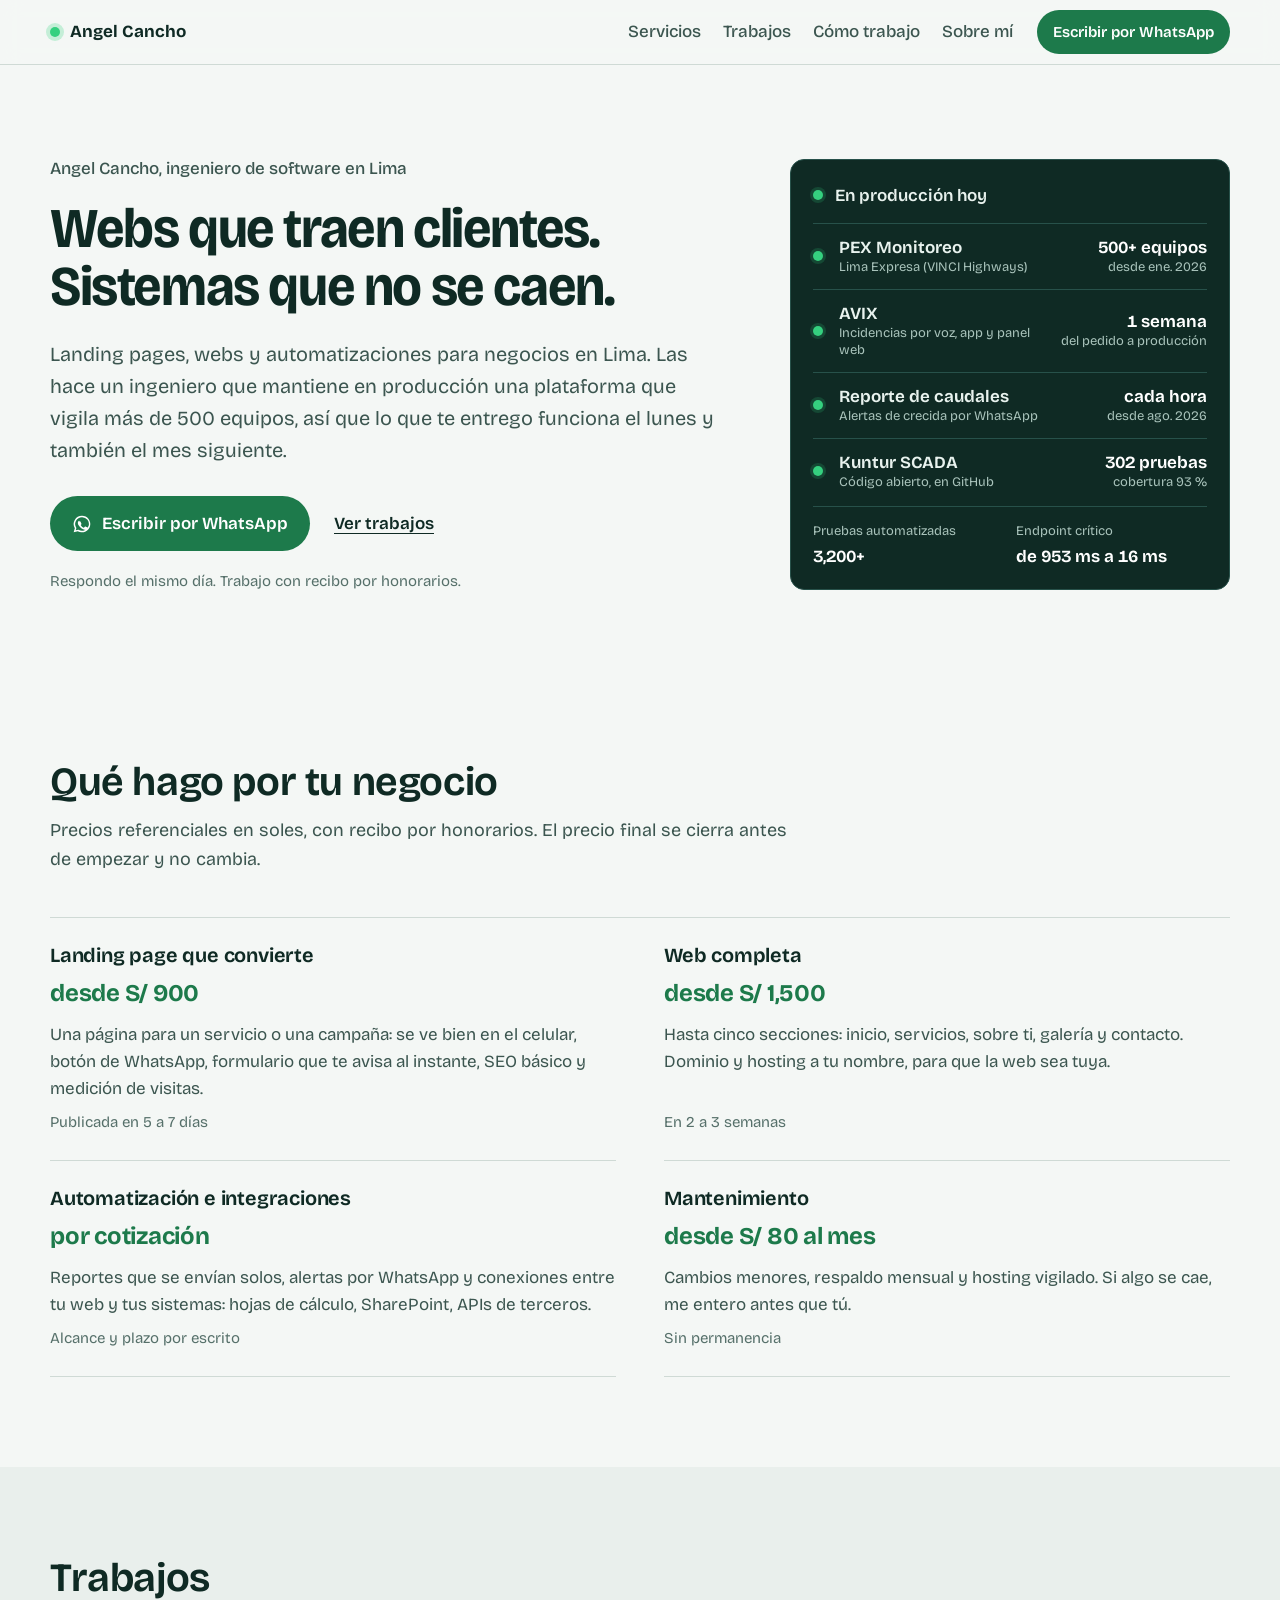
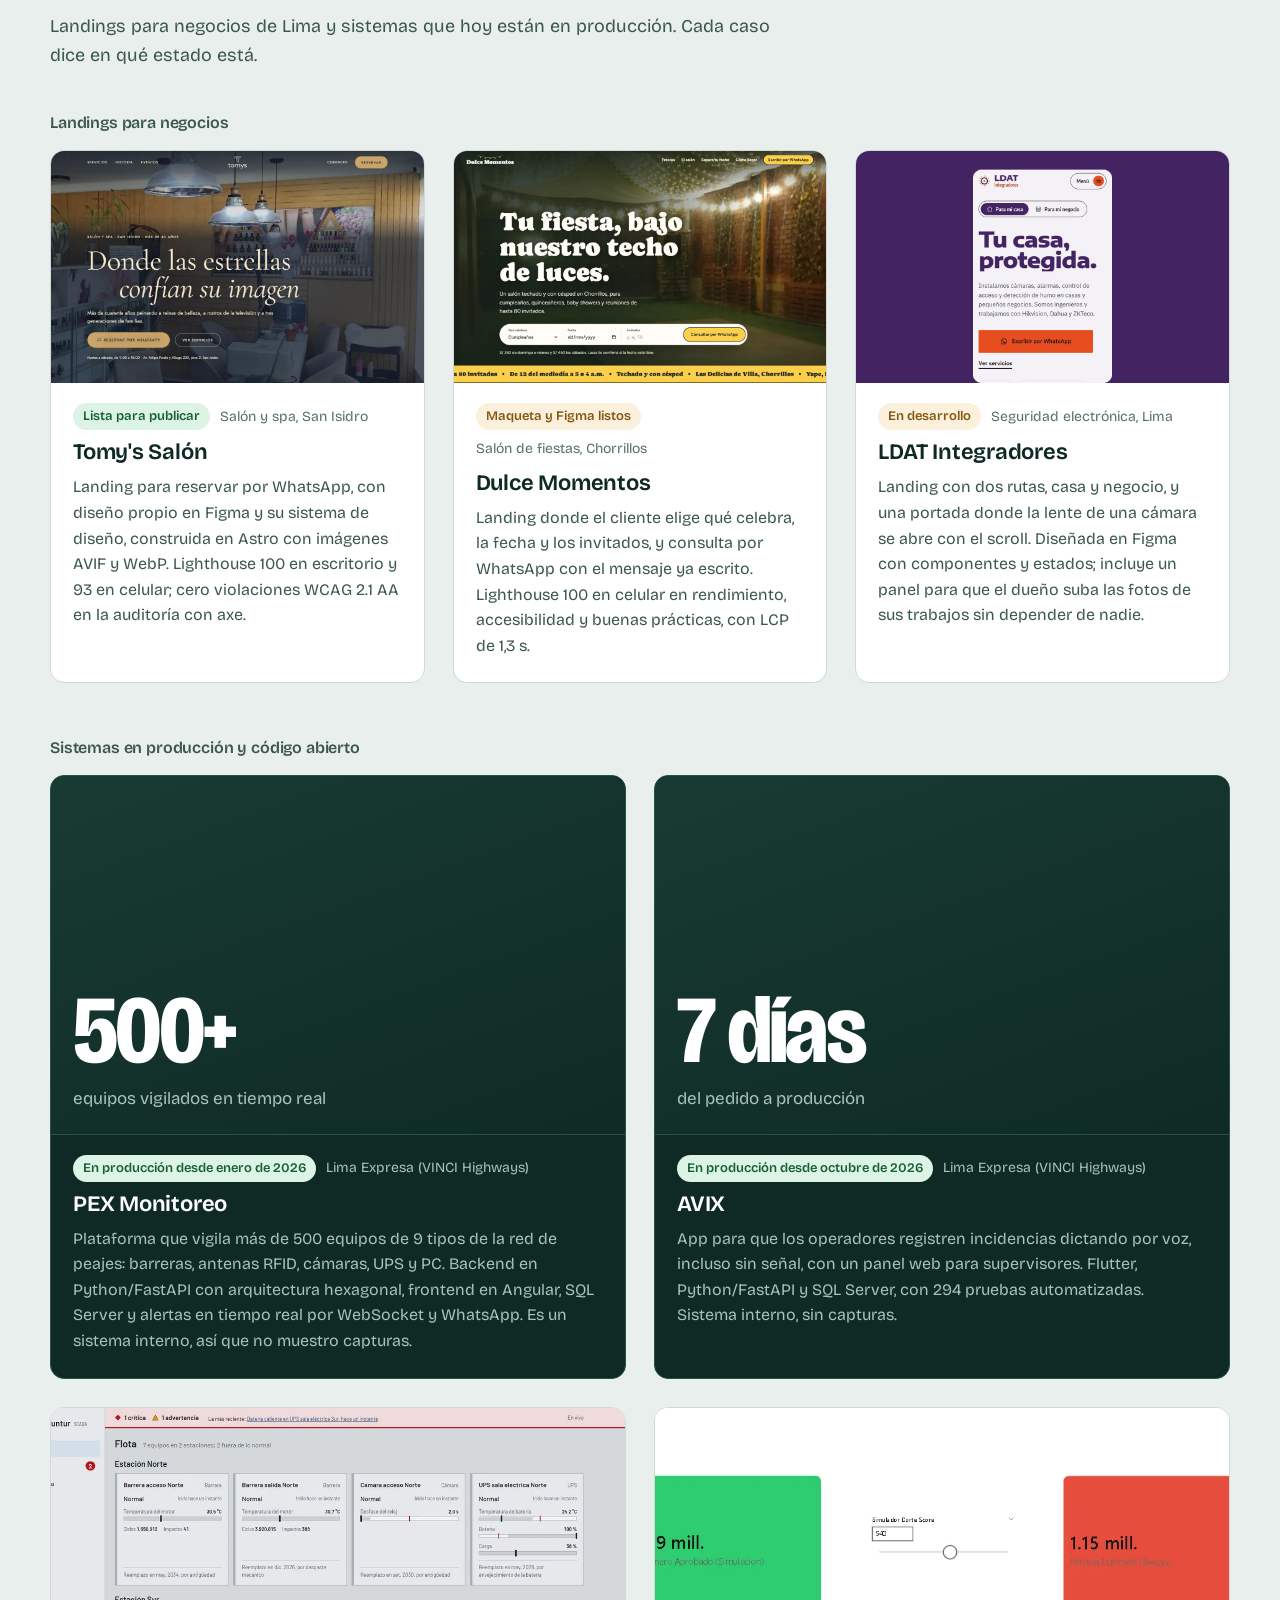
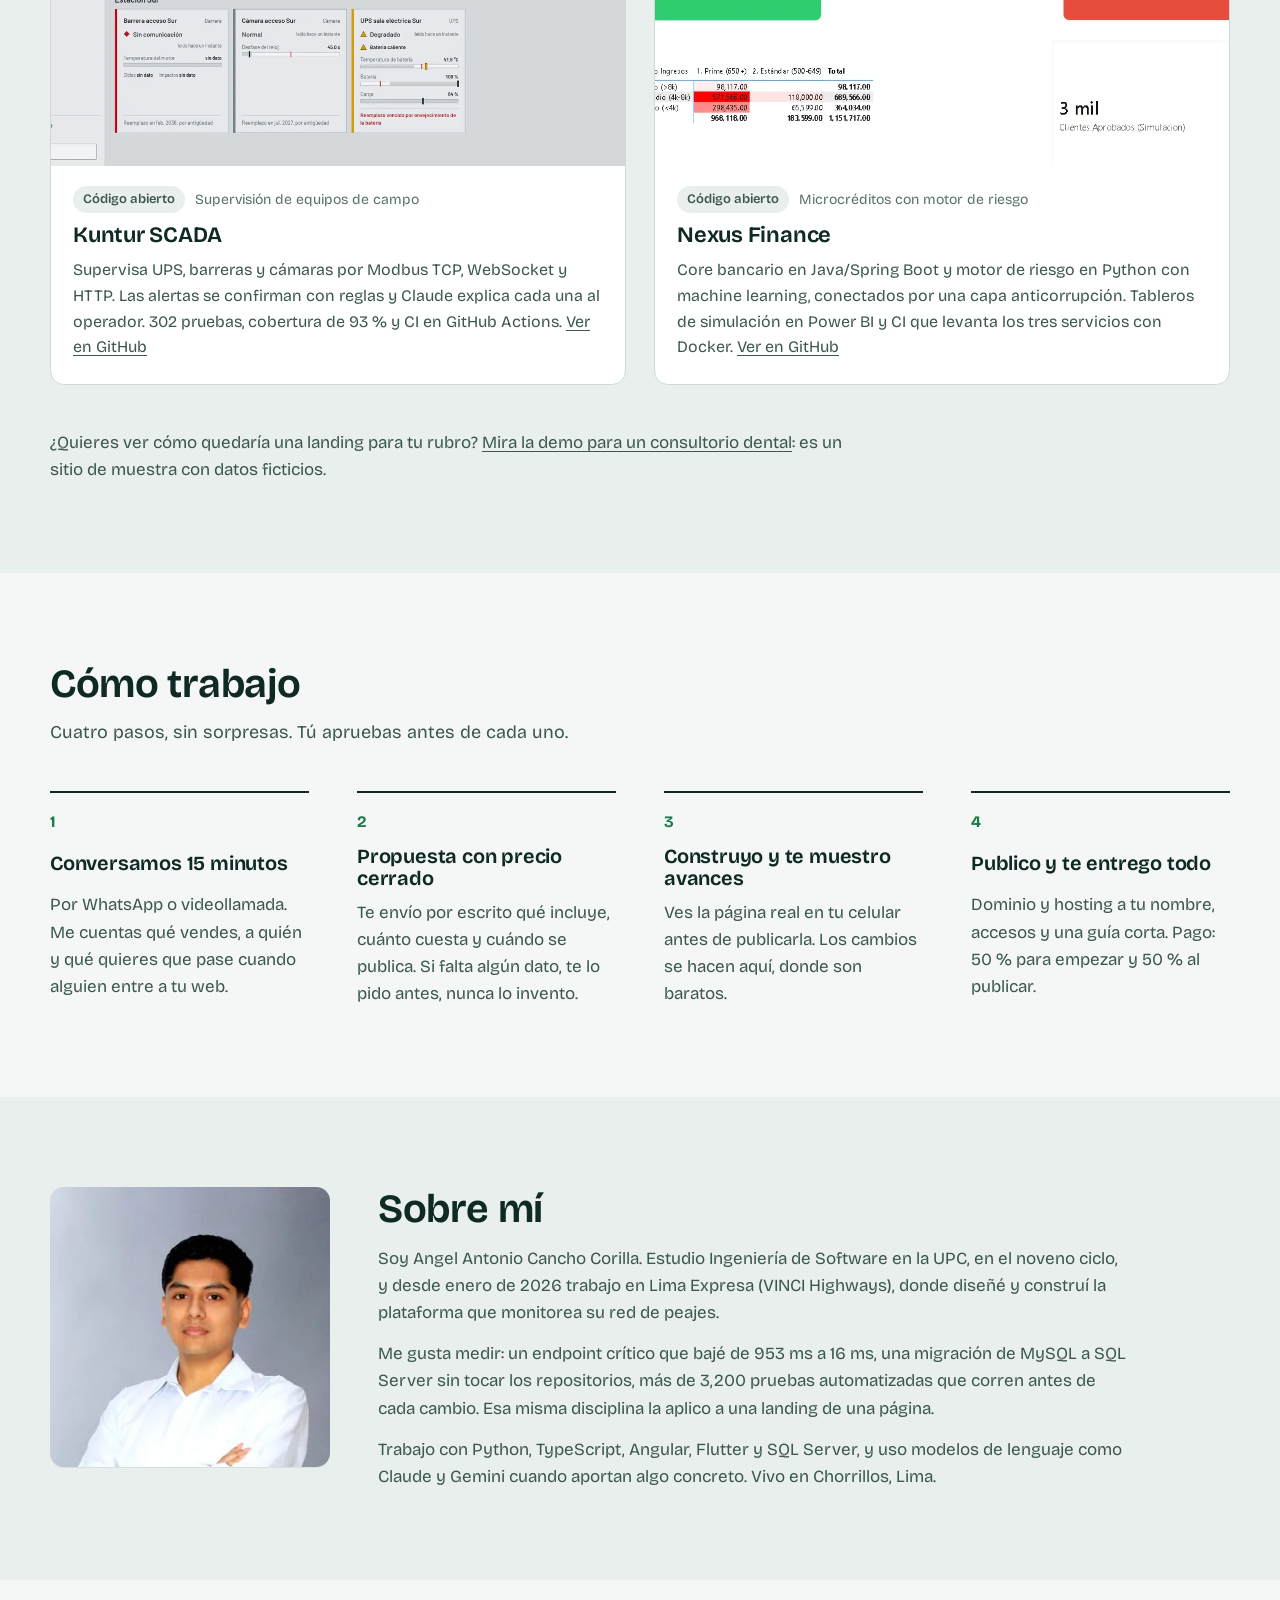
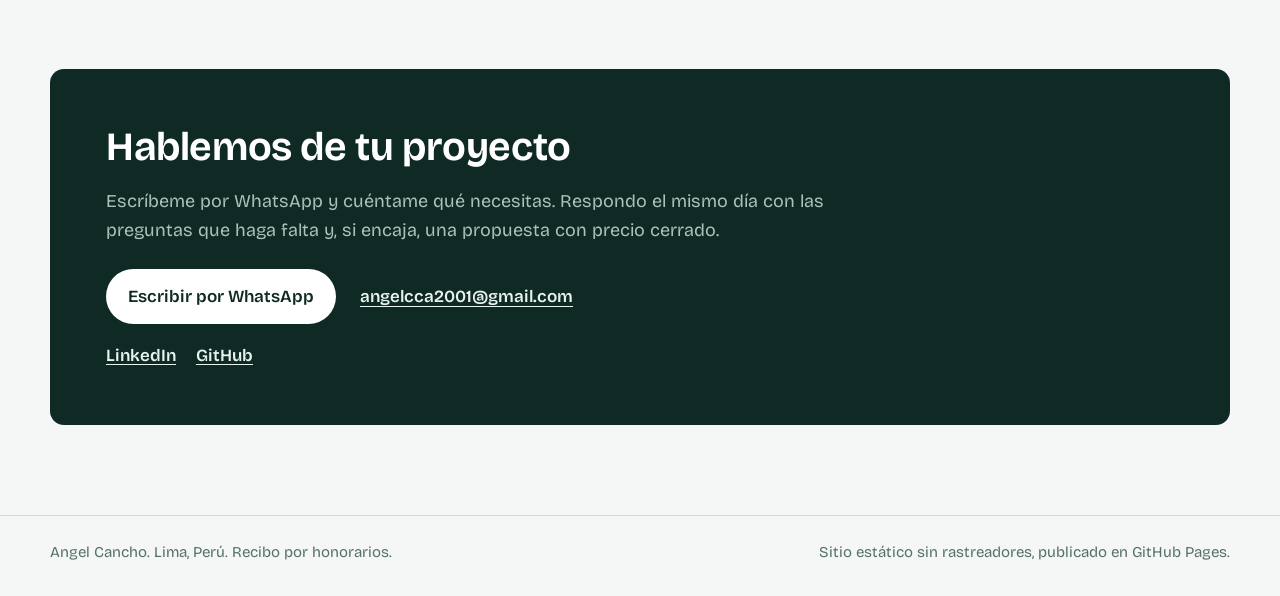
==== index.html @ c3b82b3e "Sitio personal: servicios, trabajos, proceso y demo de landing dental" ====
<!DOCTYPE html>
<html lang="es-PE">
<head>
  <meta charset="utf-8">
  <meta name="viewport" content="width=device-width, initial-scale=1">
  <title>Angel Cancho, ingeniero de software en Lima</title>
  <meta name="description" content="Landing pages, webs y automatizaciones para negocios en Lima, hechas por un ingeniero que mantiene sistemas en producción. Precios cerrados, entrega en días y contacto por WhatsApp.">
  <link rel="canonical" href="https://angerlessdev.github.io/">
  <meta name="theme-color" content="#0f2a24">
  <meta property="og:type" content="website">
  <meta property="og:locale" content="es_PE">
  <meta property="og:title" content="Angel Cancho, ingeniero de software en Lima">
  <meta property="og:description" content="Webs que traen clientes. Sistemas que no se caen. Landing pages, webs y automatizaciones para negocios en Lima.">
  <meta property="og:url" content="https://angerlessdev.github.io/">
  <meta property="og:image" content="https://angerlessdev.github.io/img/og.png">
  <meta property="og:image:width" content="1200">
  <meta property="og:image:height" content="630">
  <meta name="twitter:card" content="summary_large_image">
  <link rel="icon" href="favicon.svg" type="image/svg+xml">
  <link rel="preconnect" href="https://fonts.googleapis.com">
  <link rel="preconnect" href="https://fonts.gstatic.com" crossorigin>
  <link rel="stylesheet" href="https://fonts.googleapis.com/css2?family=Bricolage+Grotesque:opsz,wdth,wght@12..96,75..100,300..800&display=swap">
  <link rel="stylesheet" href="styles.css">
  <script>document.documentElement.classList.add('js');</script>
  <script type="application/ld+json">
  {
    "@context": "https://schema.org",
    "@type": "Person",
    "name": "Angel Antonio Cancho Corilla",
    "alternateName": "Angel Cancho",
    "jobTitle": "Ingeniero de software",
    "url": "https://angerlessdev.github.io/",
    "email": "mailto:angelcca2001@gmail.com",
    "telephone": "+51993339301",
    "address": { "@type": "PostalAddress", "addressLocality": "Lima", "addressCountry": "PE" },
    "sameAs": ["https://www.linkedin.com/in/angel-cancho", "https://github.com/angerlessdev"],
    "knowsAbout": ["Python", "FastAPI", "Angular", "SQL Server", "Flutter", "Landing pages", "Automatización"]
  }
  </script>
</head>
<body>
  <a class="saltar" href="#contenido">Saltar al contenido</a>

  <header class="cabecera">
    <div class="contenedor cabecera__fila">
      <a class="marca" href="#inicio" aria-label="Angel Cancho, inicio">
        <span class="marca__luz" aria-hidden="true"></span>
        Angel Cancho
      </a>
      <nav class="nav" aria-label="Secciones">
        <a href="#servicios">Servicios</a>
        <a href="#trabajos">Trabajos</a>
        <a href="#proceso">Cómo trabajo</a>
        <a href="#sobre-mi">Sobre mí</a>
      </nav>
      <a class="boton boton--chico" href="https://wa.me/51993339301?text=Hola%20Angel%2C%20vi%20tu%20web%20y%20quiero%20conversar%20sobre%20un%20proyecto." target="_blank" rel="noopener">Escribir por WhatsApp</a>
    </div>
  </header>

  <main id="contenido">
    <section class="hero" id="inicio">
      <div class="contenedor hero__rejilla">
        <div class="hero__texto">
          <p class="hero__quien">Angel Cancho, ingeniero de software en Lima</p>
          <h1 class="hero__titulo"><span>Webs que traen clientes.</span> <span>Sistemas que no se caen.</span></h1>
          <p class="hero__bajada">Landing pages, webs y automatizaciones para negocios en Lima. Las hace un ingeniero que mantiene en producción una plataforma que vigila más de 500 equipos, así que lo que te entrego funciona el lunes y también el mes siguiente.</p>
          <div class="hero__acciones">
            <a class="boton" href="https://wa.me/51993339301?text=Hola%20Angel%2C%20vi%20tu%20web%20y%20quiero%20conversar%20sobre%20un%20proyecto." target="_blank" rel="noopener">
              <svg class="icono" viewBox="0 0 24 24" aria-hidden="true"><path d="M12 2a10 10 0 0 0-8.6 15.1L2 22l5-1.3A10 10 0 1 0 12 2Zm0 1.8a8.2 8.2 0 1 1-4.2 15.2l-.3-.2-3 .8.8-2.9-.2-.3A8.2 8.2 0 0 1 12 3.8Zm-3.3 4.4c-.2 0-.5 0-.7.3-.3.3-1 1-1 2.4s1 2.8 1.2 3c.1.2 2 3.2 5 4.3 2.4 1 2.9.8 3.4.7.5 0 1.7-.7 1.9-1.3.2-.7.2-1.2.2-1.3-.1-.1-.3-.2-.6-.3l-2-1c-.3-.1-.5-.2-.7.2l-.9 1.1c-.2.2-.3.2-.6.1a6.7 6.7 0 0 1-3.3-2.9c-.3-.4.2-.4.7-1.3.1-.2 0-.4 0-.5l-.9-2.2c-.2-.6-.5-.5-.7-.5h-.6Z"/></svg>
              Escribir por WhatsApp
            </a>
            <a class="enlace" href="#trabajos">Ver trabajos</a>
          </div>
          <p class="hero__nota">Respondo el mismo día. Trabajo con recibo por honorarios.</p>
        </div>

        <aside class="tablero" aria-label="Sistemas que construí y están en producción">
          <div class="tablero__cab">
            <span class="luz luz--viva" style="--i:0" aria-hidden="true"></span>
            <span>En producción hoy</span>
          </div>
          <ul class="tablero__lista">
            <li class="tablero__fila">
              <span class="luz" style="--i:1" aria-hidden="true"></span>
              <div class="tablero__nombre"><strong>PEX Monitoreo</strong><span>Lima Expresa (VINCI Highways)</span></div>
              <div class="tablero__dato"><strong>500+ equipos</strong><span>desde ene. 2026</span></div>
            </li>
            <li class="tablero__fila">
              <span class="luz" style="--i:2" aria-hidden="true"></span>
              <div class="tablero__nombre"><strong>AVIX</strong><span>Incidencias por voz, app y panel web</span></div>
              <div class="tablero__dato"><strong>1 semana</strong><span>del pedido a producción</span></div>
            </li>
            <li class="tablero__fila">
              <span class="luz" style="--i:3" aria-hidden="true"></span>
              <div class="tablero__nombre"><strong>Reporte de caudales</strong><span>Alertas de crecida por WhatsApp</span></div>
              <div class="tablero__dato"><strong>cada hora</strong><span>desde ago. 2026</span></div>
            </li>
            <li class="tablero__fila">
              <span class="luz" style="--i:4" aria-hidden="true"></span>
              <div class="tablero__nombre"><strong>Kuntur SCADA</strong><span>Código abierto, en GitHub</span></div>
              <div class="tablero__dato"><strong>302 pruebas</strong><span>cobertura 93 %</span></div>
            </li>
          </ul>
          <dl class="tablero__pie">
            <div><dt>Pruebas automatizadas</dt><dd>3,200+</dd></div>
            <div><dt>Endpoint crítico</dt><dd>de 953 ms a 16 ms</dd></div>
          </dl>
        </aside>
      </div>
    </section>

    <section class="seccion" id="servicios">
      <div class="contenedor">
        <div class="seccion__cab">
          <h2>Qué hago por tu negocio</h2>
          <p>Precios referenciales en soles, con recibo por honorarios. El precio final se cierra antes de empezar y no cambia.</p>
        </div>
        <div class="servicios">
          <article class="servicio">
            <h3>Landing page que convierte</h3>
            <p class="servicio__precio">desde S/ 900</p>
            <p>Una página para un servicio o una campaña: se ve bien en el celular, botón de WhatsApp, formulario que te avisa al instante, SEO básico y medición de visitas.</p>
            <p class="servicio__plazo">Publicada en 5 a 7 días</p>
          </article>
          <article class="servicio">
            <h3>Web completa</h3>
            <p class="servicio__precio">desde S/ 1,500</p>
            <p>Hasta cinco secciones: inicio, servicios, sobre ti, galería y contacto. Dominio y hosting a tu nombre, para que la web sea tuya.</p>
            <p class="servicio__plazo">En 2 a 3 semanas</p>
          </article>
          <article class="servicio">
            <h3>Automatización e integraciones</h3>
            <p class="servicio__precio">por cotización</p>
            <p>Reportes que se envían solos, alertas por WhatsApp y conexiones entre tu web y tus sistemas: hojas de cálculo, SharePoint, APIs de terceros.</p>
            <p class="servicio__plazo">Alcance y plazo por escrito</p>
          </article>
          <article class="servicio">
            <h3>Mantenimiento</h3>
            <p class="servicio__precio">desde S/ 80 al mes</p>
            <p>Cambios menores, respaldo mensual y hosting vigilado. Si algo se cae, me entero antes que tú.</p>
            <p class="servicio__plazo">Sin permanencia</p>
          </article>
        </div>
      </div>
    </section>

    <section class="seccion seccion--alterna" id="trabajos">
      <div class="contenedor">
        <div class="seccion__cab">
          <h2>Trabajos</h2>
          <p>Landings para negocios de Lima y sistemas que hoy están en producción. Cada caso dice en qué estado está.</p>
        </div>

        <h3 class="subtitulo">Landings para negocios</h3>
        <div class="casos">
          <article class="caso">
            <a class="caso__imagen" href="img/caso-tomys.webp" target="_blank" rel="noopener" aria-label="Ver captura grande de la landing de Tomy's Salón">
              <img src="img/caso-tomys.webp" width="1200" height="750" alt="Portada de la landing de Tomy's Salón: foto del salón con el titular «Donde las estrellas confían su imagen» y el botón «Reservar por WhatsApp»." loading="lazy">
            </a>
            <div class="caso__texto">
              <p class="caso__etiqueta"><span class="pastilla pastilla--verde">Lista para publicar</span> Salón y spa, San Isidro</p>
              <h4>Tomy's Salón</h4>
              <p>Landing para reservar por WhatsApp, con diseño propio en Figma y su sistema de diseño, construida en Astro con imágenes AVIF y WebP. Lighthouse 100 en escritorio y 93 en celular; cero violaciones WCAG 2.1 AA en la auditoría con axe.</p>
            </div>
          </article>
          <article class="caso">
            <a class="caso__imagen" href="img/caso-dulce-momentos.webp" target="_blank" rel="noopener" aria-label="Ver captura grande de la landing de Dulce Momentos">
              <img src="img/caso-dulce-momentos.webp" width="1200" height="750" alt="Portada de la landing de Dulce Momentos: el salón de fiestas con techo de luces, el titular «Tu fiesta, bajo nuestro techo de luces» y un formulario para consultar la fecha por WhatsApp." loading="lazy">
            </a>
            <div class="caso__texto">
              <p class="caso__etiqueta"><span class="pastilla pastilla--ambar">Maqueta y Figma listos</span> Salón de fiestas, Chorrillos</p>
              <h4>Dulce Momentos</h4>
              <p>Landing donde el cliente elige qué celebra, la fecha y los invitados, y consulta por WhatsApp con el mensaje ya escrito. Lighthouse 100 en celular en rendimiento, accesibilidad y buenas prácticas, con LCP de 1,3 s.</p>
            </div>
          </article>
          <article class="caso">
            <a class="caso__imagen" href="img/caso-ldat.webp" target="_blank" rel="noopener" aria-label="Ver captura grande de la landing de LDAT Integradores">
              <img src="img/caso-ldat.webp" width="1200" height="750" alt="Versión para celular de la landing de LDAT Integradores: el titular «Tu casa, protegida», un selector para casa o negocio y el botón «Escribir por WhatsApp»." loading="lazy">
            </a>
            <div class="caso__texto">
              <p class="caso__etiqueta"><span class="pastilla pastilla--ambar">En desarrollo</span> Seguridad electrónica, Lima</p>
              <h4>LDAT Integradores</h4>
              <p>Landing con dos rutas, casa y negocio, y una portada donde la lente de una cámara se abre con el scroll. Diseñada en Figma con componentes y estados; incluye un panel para que el dueño suba las fotos de sus trabajos sin depender de nadie.</p>
            </div>
          </article>
        </div>

        <h3 class="subtitulo">Sistemas en producción y código abierto</h3>
        <div class="casos casos--sistemas">
          <article class="caso caso--oscuro">
            <div class="caso__grafico" aria-hidden="true">
              <span class="caso__cifra">500+</span>
              <span class="caso__cifra-texto">equipos vigilados en tiempo real</span>
            </div>
            <div class="caso__texto">
              <p class="caso__etiqueta"><span class="pastilla pastilla--verde">En producción desde enero de 2026</span> Lima Expresa (VINCI Highways)</p>
              <h4>PEX Monitoreo</h4>
              <p>Plataforma que vigila más de 500 equipos de 9 tipos de la red de peajes: barreras, antenas RFID, cámaras, UPS y PC. Backend en Python/FastAPI con arquitectura hexagonal, frontend en Angular, SQL Server y alertas en tiempo real por WebSocket y WhatsApp. Es un sistema interno, así que no muestro capturas.</p>
            </div>
          </article>
          <article class="caso caso--oscuro">
            <div class="caso__grafico" aria-hidden="true">
              <span class="caso__cifra">7 días</span>
              <span class="caso__cifra-texto">del pedido a producción</span>
            </div>
            <div class="caso__texto">
              <p class="caso__etiqueta"><span class="pastilla pastilla--verde">En producción desde octubre de 2026</span> Lima Expresa (VINCI Highways)</p>
              <h4>AVIX</h4>
              <p>App para que los operadores registren incidencias dictando por voz, incluso sin señal, con un panel web para supervisores. Flutter, Python/FastAPI y SQL Server, con 294 pruebas automatizadas. Sistema interno, sin capturas.</p>
            </div>
          </article>
          <article class="caso">
            <a class="caso__imagen" href="https://github.com/angerlessdev/kuntur-scada" target="_blank" rel="noopener" aria-label="Abrir el repositorio de Kuntur SCADA en GitHub">
              <img src="img/caso-kuntur.webp" width="1200" height="675" alt="Pantalla de flota de Kuntur SCADA: tarjetas de barreras, cámaras y UPS con su estado, temperatura y fecha estimada de reemplazo." loading="lazy">
            </a>
            <div class="caso__texto">
              <p class="caso__etiqueta"><span class="pastilla">Código abierto</span> Supervisión de equipos de campo</p>
              <h4>Kuntur SCADA</h4>
              <p>Supervisa UPS, barreras y cámaras por Modbus TCP, WebSocket y HTTP. Las alertas se confirman con reglas y Claude explica cada una al operador. 302 pruebas, cobertura de 93 % y CI en GitHub Actions. <a href="https://github.com/angerlessdev/kuntur-scada" target="_blank" rel="noopener">Ver en GitHub</a></p>
            </div>
          </article>
          <article class="caso">
            <a class="caso__imagen" href="https://github.com/angerlessdev/nexus-finance-platform" target="_blank" rel="noopener" aria-label="Abrir el repositorio de Nexus Finance en GitHub">
              <img src="img/caso-nexus.webp" width="1040" height="585" alt="Tablero de Power BI de Nexus Finance con un simulador de corte de score: dinero aprobado, pérdida estimada y clientes aprobados." loading="lazy">
            </a>
            <div class="caso__texto">
              <p class="caso__etiqueta"><span class="pastilla">Código abierto</span> Microcréditos con motor de riesgo</p>
              <h4>Nexus Finance</h4>
              <p>Core bancario en Java/Spring Boot y motor de riesgo en Python con machine learning, conectados por una capa anticorrupción. Tableros de simulación en Power BI y CI que levanta los tres servicios con Docker. <a href="https://github.com/angerlessdev/nexus-finance-platform" target="_blank" rel="noopener">Ver en GitHub</a></p>
            </div>
          </article>
        </div>

        <p class="demo-aviso">¿Quieres ver cómo quedaría una landing para tu rubro? <a href="demo-dental/">Mira la demo para un consultorio dental</a>: es un sitio de muestra con datos ficticios.</p>
      </div>
    </section>

    <section class="seccion" id="proceso">
      <div class="contenedor">
        <div class="seccion__cab">
          <h2>Cómo trabajo</h2>
          <p>Cuatro pasos, sin sorpresas. Tú apruebas antes de cada uno.</p>
        </div>
        <ol class="pasos">
          <li>
            <h3>Conversamos 15 minutos</h3>
            <p>Por WhatsApp o videollamada. Me cuentas qué vendes, a quién y qué quieres que pase cuando alguien entre a tu web.</p>
          </li>
          <li>
            <h3>Propuesta con precio cerrado</h3>
            <p>Te envío por escrito qué incluye, cuánto cuesta y cuándo se publica. Si falta algún dato, te lo pido antes, nunca lo invento.</p>
          </li>
          <li>
            <h3>Construyo y te muestro avances</h3>
            <p>Ves la página real en tu celular antes de publicarla. Los cambios se hacen aquí, donde son baratos.</p>
          </li>
          <li>
            <h3>Publico y te entrego todo</h3>
            <p>Dominio y hosting a tu nombre, accesos y una guía corta. Pago: 50 % para empezar y 50 % al publicar.</p>
          </li>
        </ol>
      </div>
    </section>

    <section class="seccion seccion--alterna" id="sobre-mi">
      <div class="contenedor sobre">
        <img class="sobre__foto" src="img/angel-640.webp" srcset="img/angel-320.webp 320w, img/angel-640.webp 640w" sizes="(min-width: 760px) 280px, 160px" width="640" height="640" alt="Angel Cancho, de brazos cruzados y camisa blanca." loading="lazy">
        <div class="sobre__texto">
          <h2>Sobre mí</h2>
          <p>Soy Angel Antonio Cancho Corilla. Estudio Ingeniería de Software en la UPC, en el noveno ciclo, y desde enero de 2026 trabajo en Lima Expresa (VINCI Highways), donde diseñé y construí la plataforma que monitorea su red de peajes.</p>
          <p>Me gusta medir: un endpoint crítico que bajé de 953 ms a 16 ms, una migración de MySQL a SQL Server sin tocar los repositorios, más de 3,200 pruebas automatizadas que corren antes de cada cambio. Esa misma disciplina la aplico a una landing de una página.</p>
          <p>Trabajo con Python, TypeScript, Angular, Flutter y SQL Server, y uso modelos de lenguaje como Claude y Gemini cuando aportan algo concreto. Vivo en Chorrillos, Lima.</p>
        </div>
      </div>
    </section>

    <section class="seccion contacto" id="contacto">
      <div class="contenedor contacto__caja">
        <h2>Hablemos de tu proyecto</h2>
        <p>Escríbeme por WhatsApp y cuéntame qué necesitas. Respondo el mismo día con las preguntas que haga falta y, si encaja, una propuesta con precio cerrado.</p>
        <div class="contacto__acciones">
          <a class="boton boton--claro" href="https://wa.me/51993339301?text=Hola%20Angel%2C%20vi%20tu%20web%20y%20quiero%20conversar%20sobre%20un%20proyecto." target="_blank" rel="noopener">Escribir por WhatsApp</a>
          <a class="enlace enlace--claro" href="mailto:angelcca2001@gmail.com">angelcca2001@gmail.com</a>
        </div>
        <ul class="contacto__redes">
          <li><a href="https://www.linkedin.com/in/angel-cancho" target="_blank" rel="noopener">LinkedIn</a></li>
          <li><a href="https://github.com/angerlessdev" target="_blank" rel="noopener">GitHub</a></li>
        </ul>
      </div>
    </section>
  </main>

  <footer class="pie">
    <div class="contenedor pie__fila">
      <p>Angel Cancho. Lima, Perú. Recibo por honorarios.</p>
      <p>Sitio estático sin rastreadores, publicado en GitHub Pages.</p>
    </div>
  </footer>

  <div class="barra-wa" hidden>
    <a class="boton" href="https://wa.me/51993339301?text=Hola%20Angel%2C%20vi%20tu%20web%20y%20quiero%20conversar%20sobre%20un%20proyecto." target="_blank" rel="noopener">Escribir por WhatsApp</a>
  </div>

  <script src="main.js" defer></script>
</body>
</html>
---- styles.css ----
/* Angel Cancho · sitio personal. Tokens, base y componentes. Sin framework. */

:root {
  --papel: #f4f7f5;
  --papel-2: #e9efec;
  --tinta: #0f2a24;
  --tinta-2: #3c5650;
  --tinta-3: #56706a;
  --borde: #cfdad5;
  --verde: #1d7a4b;
  --verde-oscuro: #165f3b;
  --verde-claro: #ddf3e6;
  --luz: #35d07f;
  --ambar: #865610;
  --ambar-claro: #fbf0dc;
  --panel: #0f2a24;
  --panel-2: #173b33;
  --panel-borde: #27514a;
  --panel-texto: #e8f2ee;
  --panel-texto-2: #a9c3bb;
  --radio: 14px;
  --radio-chico: 8px;
  --fuente: "Bricolage Grotesque", "Segoe UI", system-ui, sans-serif;
  --sombra-foto: 0 1px 0 rgba(15, 42, 36, .08);
  --suave: cubic-bezier(.2, .9, .1, 1);
  color-scheme: light;
}

*, *::before, *::after { box-sizing: border-box; }
html { scroll-behavior: smooth; -webkit-text-size-adjust: 100%; }
body {
  margin: 0;
  font-family: var(--fuente);
  font-size: 1.0625rem;
  line-height: 1.6;
  color: var(--tinta);
  background: var(--papel);
  font-optical-sizing: auto;
  font-variation-settings: "wdth" 100;
}
img { display: block; max-width: 100%; height: auto; }
a { color: inherit; text-decoration-thickness: 1px; text-underline-offset: .2em; }
a:hover { text-decoration-thickness: 2px; }
:focus-visible { outline: 3px solid var(--verde); outline-offset: 3px; border-radius: 4px; }
h1, h2, h3, h4 { margin: 0; line-height: 1.1; letter-spacing: -.01em; }
h2 { font-size: clamp(1.75rem, 1.2rem + 2.2vw, 2.5rem); font-weight: 650; }
h3 { font-size: 1.25rem; font-weight: 650; }
p { margin: 0; }
ul, ol { margin: 0; padding: 0; }
dl { margin: 0; }

.contenedor { width: min(100% - 32px, 1180px); margin-inline: auto; }
.saltar { position: absolute; left: 16px; top: -60px; background: var(--tinta); color: #fff; padding: 10px 14px; border-radius: var(--radio-chico); z-index: 50; }
.saltar:focus { top: 12px; }

/* Botones y enlaces */
.boton {
  display: inline-flex; align-items: center; gap: 10px;
  padding: 14px 22px; border-radius: 999px;
  background: var(--verde); color: #fff; font-weight: 600; text-decoration: none;
  transition: background .2s var(--suave), transform .2s var(--suave);
}
.boton:hover { background: var(--verde-oscuro); }
.boton:active { transform: translateY(1px); }
.boton--chico { padding: 10px 16px; font-size: .9375rem; }
.boton--claro { background: #fff; color: var(--tinta); }
.boton--claro:hover { background: var(--papel-2); }
.icono { width: 20px; height: 20px; fill: currentColor; flex: none; }
.enlace { font-weight: 600; text-decoration: underline; text-underline-offset: .25em; }
.enlace--claro { color: var(--panel-texto); }

/* Cabecera */
.cabecera { position: sticky; top: 0; z-index: 20; background: color-mix(in srgb, var(--papel) 88%, transparent); backdrop-filter: blur(10px); border-bottom: 1px solid var(--borde); }
.cabecera__fila { display: flex; align-items: center; gap: 24px; min-height: 64px; }
.marca { display: inline-flex; align-items: center; gap: 10px; font-weight: 700; text-decoration: none; font-size: 1.0625rem; }
.marca__luz { width: 10px; height: 10px; border-radius: 50%; background: var(--luz); box-shadow: 0 0 0 4px color-mix(in srgb, var(--luz) 25%, transparent); }
.nav { display: none; gap: 22px; margin-left: auto; }
.nav a { text-decoration: none; color: var(--tinta-2); font-weight: 500; }
.nav a:hover { color: var(--tinta); text-decoration: underline; }
.cabecera .boton--chico { margin-left: auto; }
@media (min-width: 860px) {
  .nav { display: flex; }
  .cabecera .boton--chico { margin-left: 0; }
}

/* Hero */
.hero { padding: clamp(40px, 7vw, 96px) 0 clamp(40px, 6vw, 80px); }
.hero__rejilla { display: grid; gap: 40px; align-items: center; }
@media (min-width: 960px) { .hero__rejilla { grid-template-columns: minmax(0, 1fr) 440px; gap: 64px; } }
.hero__quien { color: var(--tinta-2); font-weight: 500; margin-bottom: 18px; }
.hero__titulo {
  font-size: clamp(2.25rem, 1.3rem + 3.8vw, 3.5rem);
  font-weight: 700; font-variation-settings: "wdth" 92; line-height: 1.04; letter-spacing: -.025em;
}
.hero__titulo span { display: block; text-wrap: balance; }
.hero__bajada { margin-top: 22px; font-size: clamp(1.0625rem, 1rem + .4vw, 1.25rem); color: var(--tinta-2); max-width: 36em; }
.hero__acciones { display: flex; flex-wrap: wrap; align-items: center; gap: 14px 24px; margin-top: 30px; }
.hero__nota { margin-top: 18px; font-size: .9375rem; color: var(--tinta-3); }

/* Tablero: la pieza firma. Encendido por defecto; con JS, las luces se encienden al cargar. */
.tablero {
  background: var(--panel); color: var(--panel-texto);
  border-radius: var(--radio); padding: 22px 22px 18px;
  border: 1px solid var(--panel-borde);
  font-variant-numeric: tabular-nums;
}
.tablero__cab { display: flex; align-items: center; gap: 12px; font-weight: 600; padding-bottom: 14px; border-bottom: 1px solid var(--panel-borde); }
.tablero__lista { list-style: none; }
.tablero__fila { display: grid; grid-template-columns: 14px minmax(0, 1fr) auto; gap: 12px; align-items: center; padding: 13px 0; border-bottom: 1px solid var(--panel-borde); }
.tablero__fila:last-child { border-bottom: 0; }
.tablero__nombre, .tablero__dato { display: flex; flex-direction: column; line-height: 1.3; }
.tablero__nombre strong { font-weight: 650; }
.tablero__nombre span, .tablero__dato span { font-size: .8125rem; color: var(--panel-texto-2); }
.tablero__dato { text-align: right; }
.tablero__dato strong { color: #fff; font-weight: 650; }
.tablero__pie { display: grid; grid-template-columns: 1fr 1fr; gap: 12px; padding-top: 14px; border-top: 1px solid var(--panel-borde); margin-top: 2px; }
.tablero__pie dt { font-size: .8125rem; color: var(--panel-texto-2); }
.tablero__pie dd { margin: 2px 0 0; font-weight: 650; color: #fff; }
.luz { width: 10px; height: 10px; border-radius: 50%; background: var(--luz); box-shadow: 0 0 0 3px rgba(53, 208, 127, .18); flex: none; }
.luz--viva { animation: latir 2.4s ease-in-out infinite; }
html.js .tablero:not(.encendido) .luz { opacity: .18; box-shadow: none; }
html.js .tablero.encendido .luz { animation: encender .5s var(--suave) both; animation-delay: calc(var(--i, 0) * .22s + .3s); }
html.js .tablero.encendido .luz--viva { animation: encender .5s var(--suave) both, latir 2.4s ease-in-out .8s infinite; }
@keyframes encender { from { opacity: .18; box-shadow: none; } to { opacity: 1; box-shadow: 0 0 0 3px rgba(53, 208, 127, .18); } }
@keyframes latir { 0%, 100% { box-shadow: 0 0 0 3px rgba(53, 208, 127, .18); } 50% { box-shadow: 0 0 0 7px rgba(53, 208, 127, .06); } }

/* Secciones */
.seccion { padding: clamp(48px, 7vw, 96px) 0; }
.seccion--alterna { background: var(--papel-2); }
.seccion__cab { max-width: 44em; margin-bottom: clamp(28px, 4vw, 44px); }
.seccion__cab p { margin-top: 12px; color: var(--tinta-2); font-size: 1.125rem; }
.subtitulo { font-size: 1rem; font-weight: 600; color: var(--tinta-2); margin: 0 0 18px; }
.casos + .subtitulo { margin-top: clamp(36px, 5vw, 56px); }

/* Servicios: filetes, no tarjetas con sombra */
.servicios { display: grid; gap: 0; border-top: 1px solid var(--borde); }
.servicio { padding: 26px 0; border-bottom: 1px solid var(--borde); display: grid; gap: 8px; }
.servicio__precio { font-size: 1.5rem; font-weight: 700; letter-spacing: -.01em; color: var(--verde); }
.servicio p:not([class]) { color: var(--tinta-2); max-width: 34em; }
.servicio__plazo { font-size: .9375rem; color: var(--tinta-3); }
@media (min-width: 760px) {
  .servicios { grid-template-columns: 1fr 1fr; column-gap: 48px; }
  .servicio { grid-template-rows: auto auto 1fr auto; }
}

/* Casos */
.casos { display: grid; gap: 28px; }
@media (min-width: 700px) { .casos { grid-template-columns: repeat(2, minmax(0, 1fr)); } }
@media (min-width: 1024px) { .casos { grid-template-columns: repeat(3, minmax(0, 1fr)); } .casos--sistemas { grid-template-columns: repeat(2, minmax(0, 1fr)); } }
.caso { display: flex; flex-direction: column; border-radius: var(--radio); overflow: hidden; background: #fff; border: 1px solid var(--borde); }
.caso__imagen { display: block; aspect-ratio: 16 / 10; overflow: hidden; background: var(--papel-2); }
.caso__imagen img { width: 100%; height: 100%; object-fit: cover; object-position: top; transition: transform .5s var(--suave); }
.caso__imagen:hover img { transform: scale(1.02); }
.caso__texto { padding: 20px 22px 24px; display: grid; gap: 10px; }
.caso__texto h4 { font-size: 1.375rem; font-weight: 650; }
.caso__texto p:not([class]) { color: var(--tinta-2); font-size: 1rem; }
.caso__etiqueta { font-size: .875rem; color: var(--tinta-3); display: flex; flex-wrap: wrap; gap: 8px 10px; align-items: center; }
.pastilla { display: inline-block; padding: 3px 10px; border-radius: 999px; background: var(--papel-2); color: var(--tinta-2); font-weight: 600; font-size: .8125rem; }
.pastilla--verde { background: var(--verde-claro); color: var(--verde-oscuro); }
.pastilla--ambar { background: var(--ambar-claro); color: var(--ambar); }
.caso--oscuro { background: var(--panel); color: var(--panel-texto); border-color: var(--panel-borde); }
.caso--oscuro .caso__texto p:not([class]) { color: var(--panel-texto-2); }
.caso--oscuro .caso__etiqueta { color: var(--panel-texto-2); }
.caso--oscuro h4 { color: #fff; }
.caso__grafico { aspect-ratio: 16 / 10; display: flex; flex-direction: column; justify-content: flex-end; padding: 22px; background: linear-gradient(160deg, var(--panel-2), var(--panel)); border-bottom: 1px solid var(--panel-borde); }
.caso__cifra { font-size: clamp(3.5rem, 8vw, 6rem); font-weight: 750; line-height: .95; letter-spacing: -.03em; color: #fff; font-variation-settings: "wdth" 85; }
.caso__cifra-texto { color: var(--panel-texto-2); margin-top: 8px; }
.demo-aviso { margin-top: clamp(28px, 4vw, 44px); color: var(--tinta-2); max-width: 48em; }

/* Proceso */
.pasos { list-style: none; counter-reset: paso; display: grid; gap: 20px; }
@media (min-width: 760px) { .pasos { grid-template-columns: repeat(2, minmax(0, 1fr)); gap: 24px 48px; } }
@media (min-width: 1100px) { .pasos { grid-template-columns: repeat(4, minmax(0, 1fr)); } }
.pasos li { counter-increment: paso; padding-top: 16px; border-top: 2px solid var(--tinta); display: grid; gap: 10px; }
.pasos li::before { content: counter(paso); font-weight: 700; color: var(--verde); font-size: 1rem; }
.pasos p { color: var(--tinta-2); }

/* Sobre mí */
.sobre { display: grid; gap: 28px; align-items: start; }
@media (min-width: 760px) { .sobre { grid-template-columns: 280px minmax(0, 1fr); gap: 48px; } }
.sobre__foto { width: 160px; border-radius: var(--radio); box-shadow: var(--sombra-foto); }
@media (min-width: 760px) { .sobre__foto { width: 280px; } }
.sobre__texto { display: grid; gap: 14px; max-width: 44em; }
.sobre__texto p { color: var(--tinta-2); }

/* Contacto */
.contacto { padding-bottom: clamp(48px, 7vw, 96px); }
.contacto__caja { background: var(--panel); color: var(--panel-texto); border-radius: var(--radio); padding: clamp(28px, 5vw, 56px); display: grid; gap: 18px; }
.contacto__caja h2 { color: #fff; }
.contacto__caja > p { max-width: 40em; color: var(--panel-texto-2); font-size: 1.125rem; }
.contacto__acciones { display: flex; flex-wrap: wrap; align-items: center; gap: 14px 24px; margin-top: 6px; }
.contacto__redes { list-style: none; display: flex; gap: 20px; font-weight: 600; }

/* Pie */
.pie { border-top: 1px solid var(--borde); padding: 24px 0 90px; font-size: .9375rem; color: var(--tinta-3); }
.pie__fila { display: flex; flex-wrap: wrap; gap: 8px 32px; justify-content: space-between; }
@media (min-width: 720px) { .pie { padding-bottom: 32px; } }

/* Barra fija de WhatsApp en el celular, visible al pasar el hero */
.barra-wa { position: fixed; left: 0; right: 0; bottom: 0; padding: 10px 16px calc(10px + env(safe-area-inset-bottom)); background: color-mix(in srgb, var(--papel) 92%, transparent); backdrop-filter: blur(10px); border-top: 1px solid var(--borde); z-index: 30; }
.barra-wa .boton { width: 100%; justify-content: center; }
.barra-wa[hidden] { display: none; }
@media (min-width: 720px) { .barra-wa { display: none; } }

@media (prefers-reduced-motion: reduce) {
  html { scroll-behavior: auto; }
  .luz, .luz--viva, html.js .tablero.encendido .luz, html.js .tablero.encendido .luz--viva { animation: none; opacity: 1; box-shadow: 0 0 0 3px rgba(53, 208, 127, .18); }
  html.js .tablero:not(.encendido) .luz { opacity: 1; box-shadow: 0 0 0 3px rgba(53, 208, 127, .18); }
  .caso__imagen img, .boton { transition: none; }
}
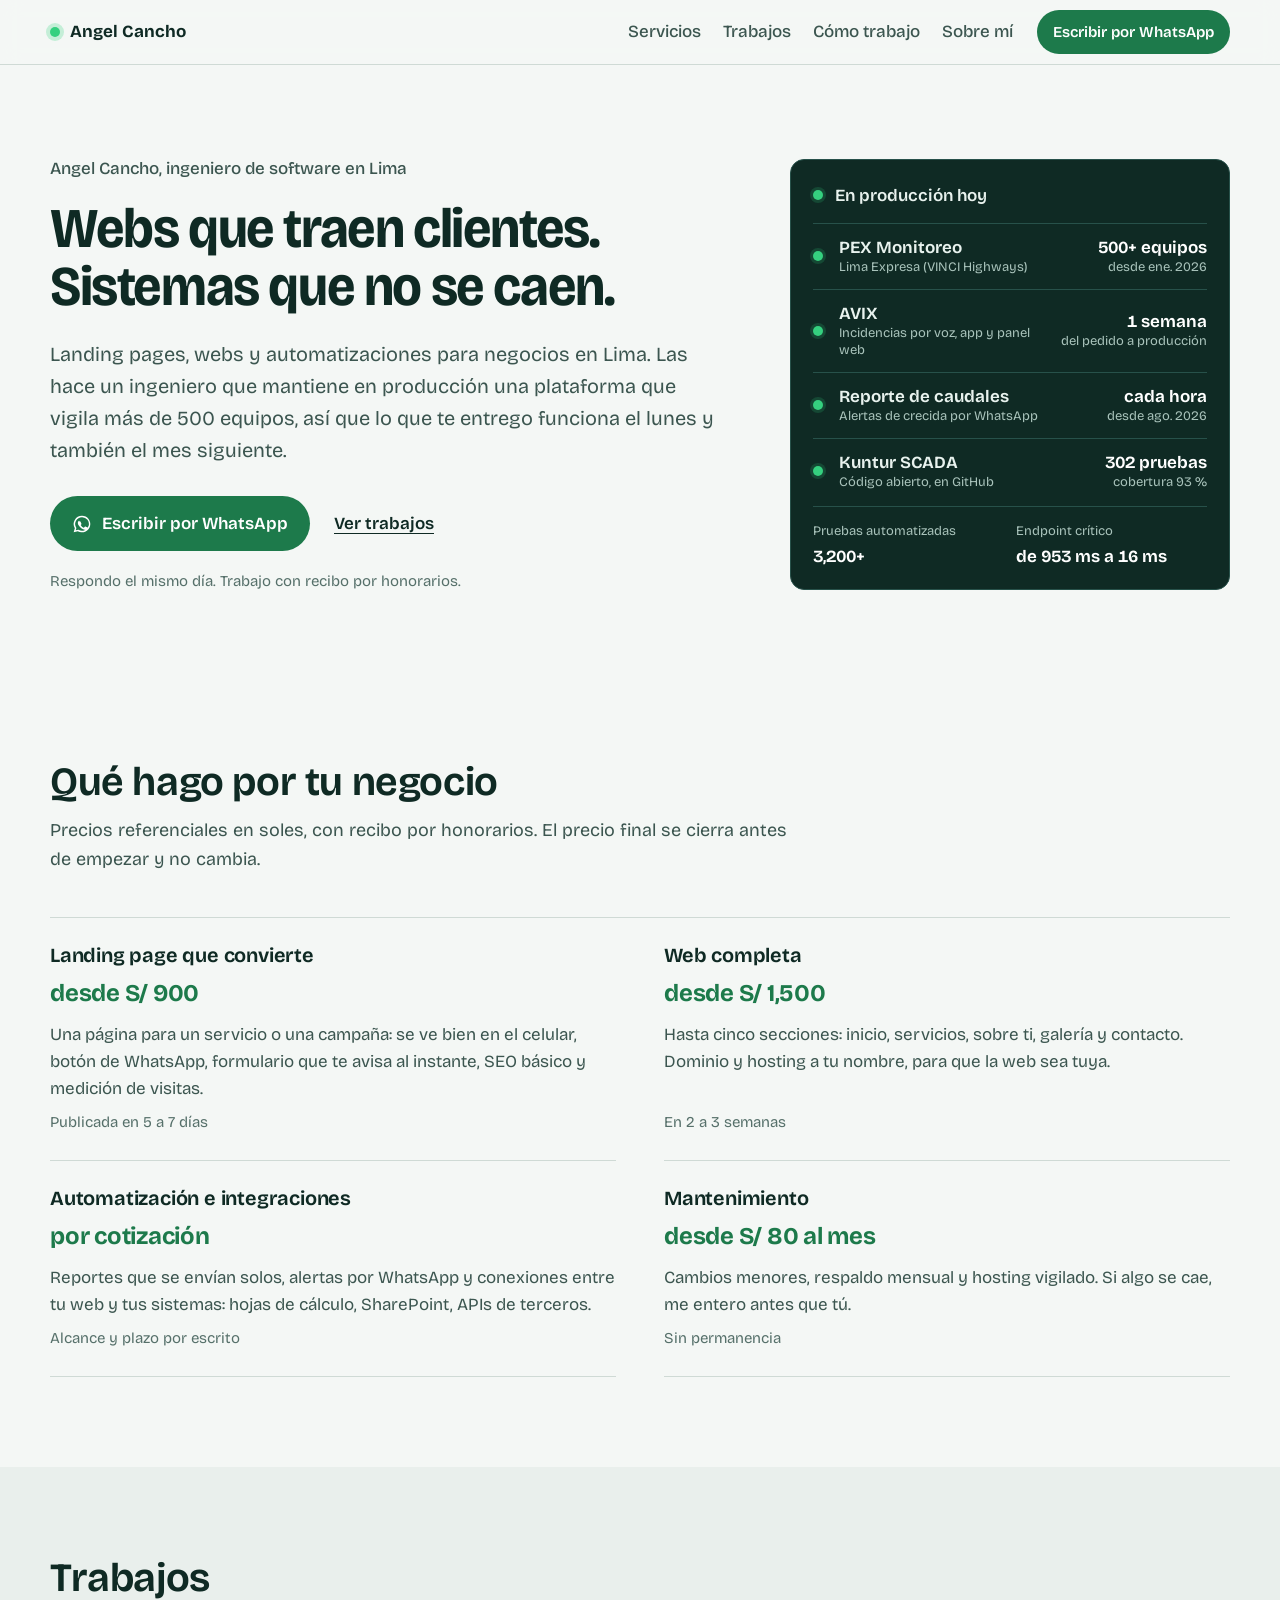
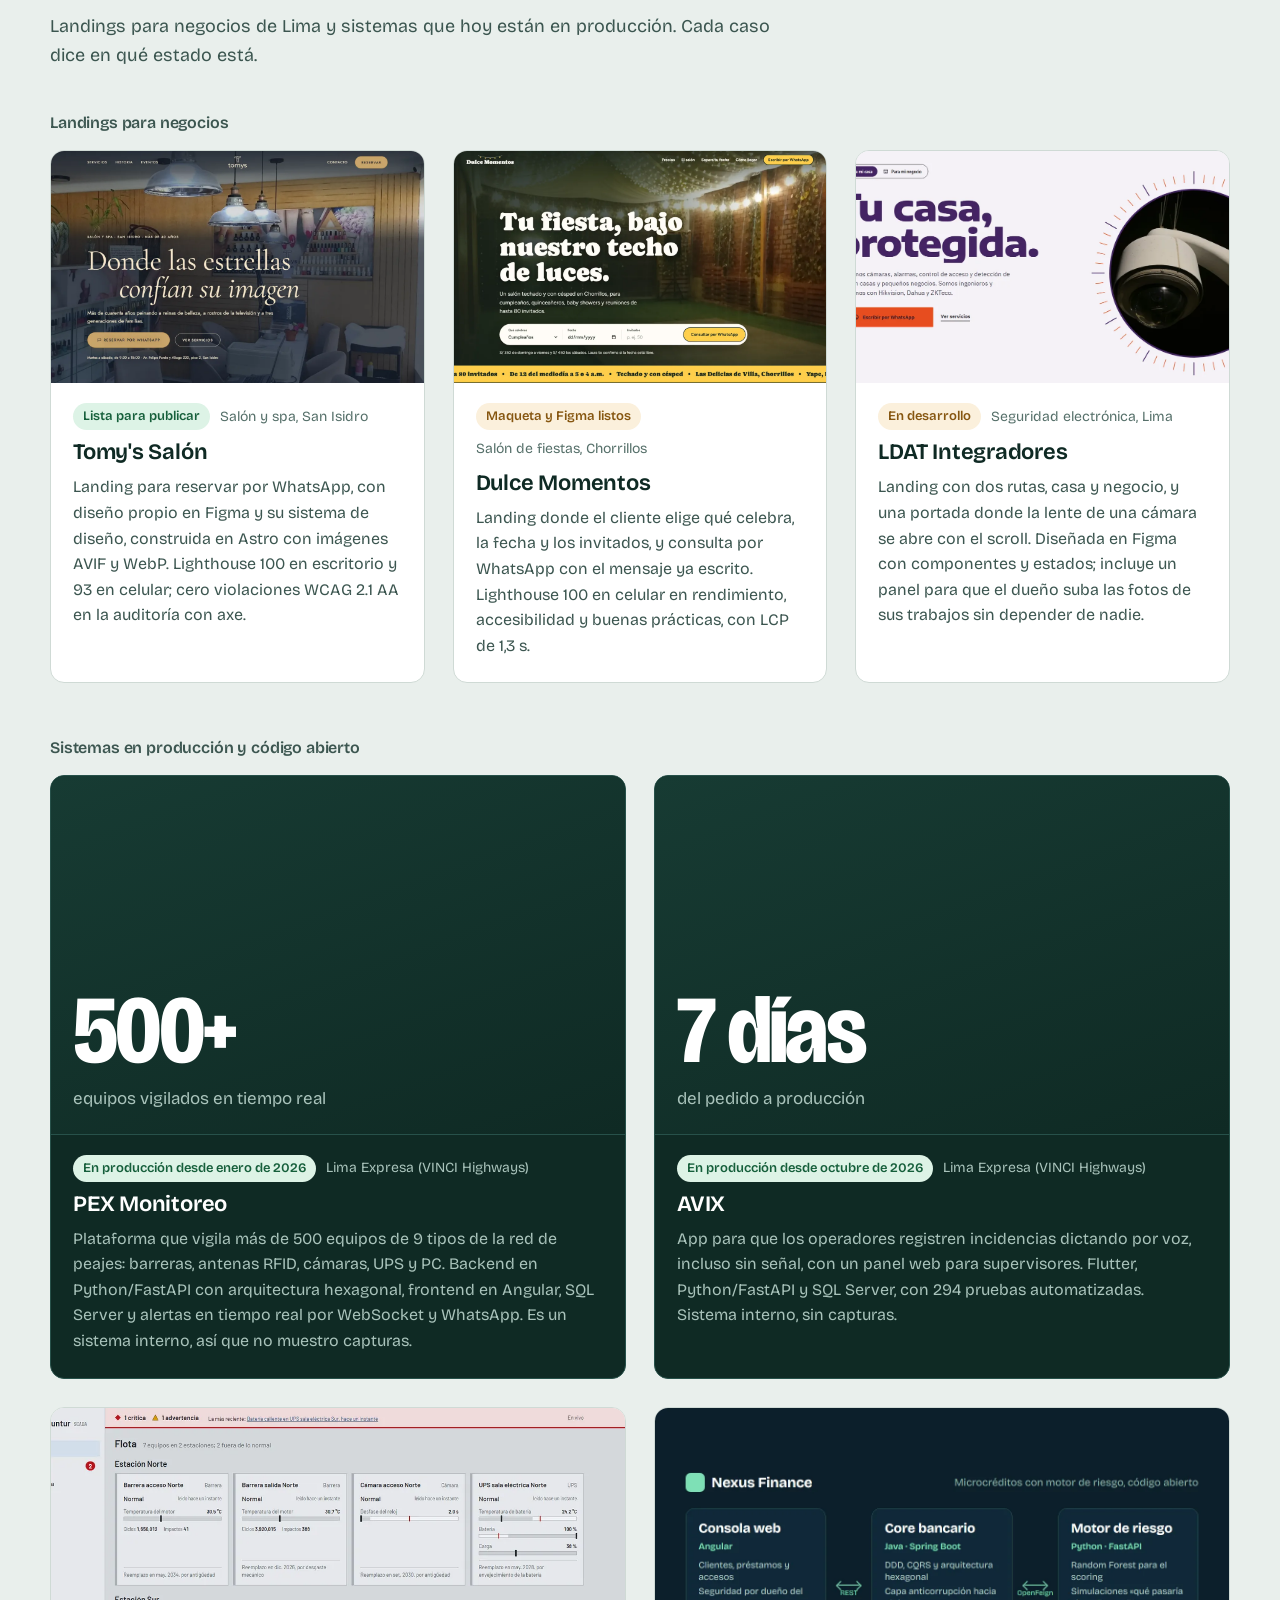
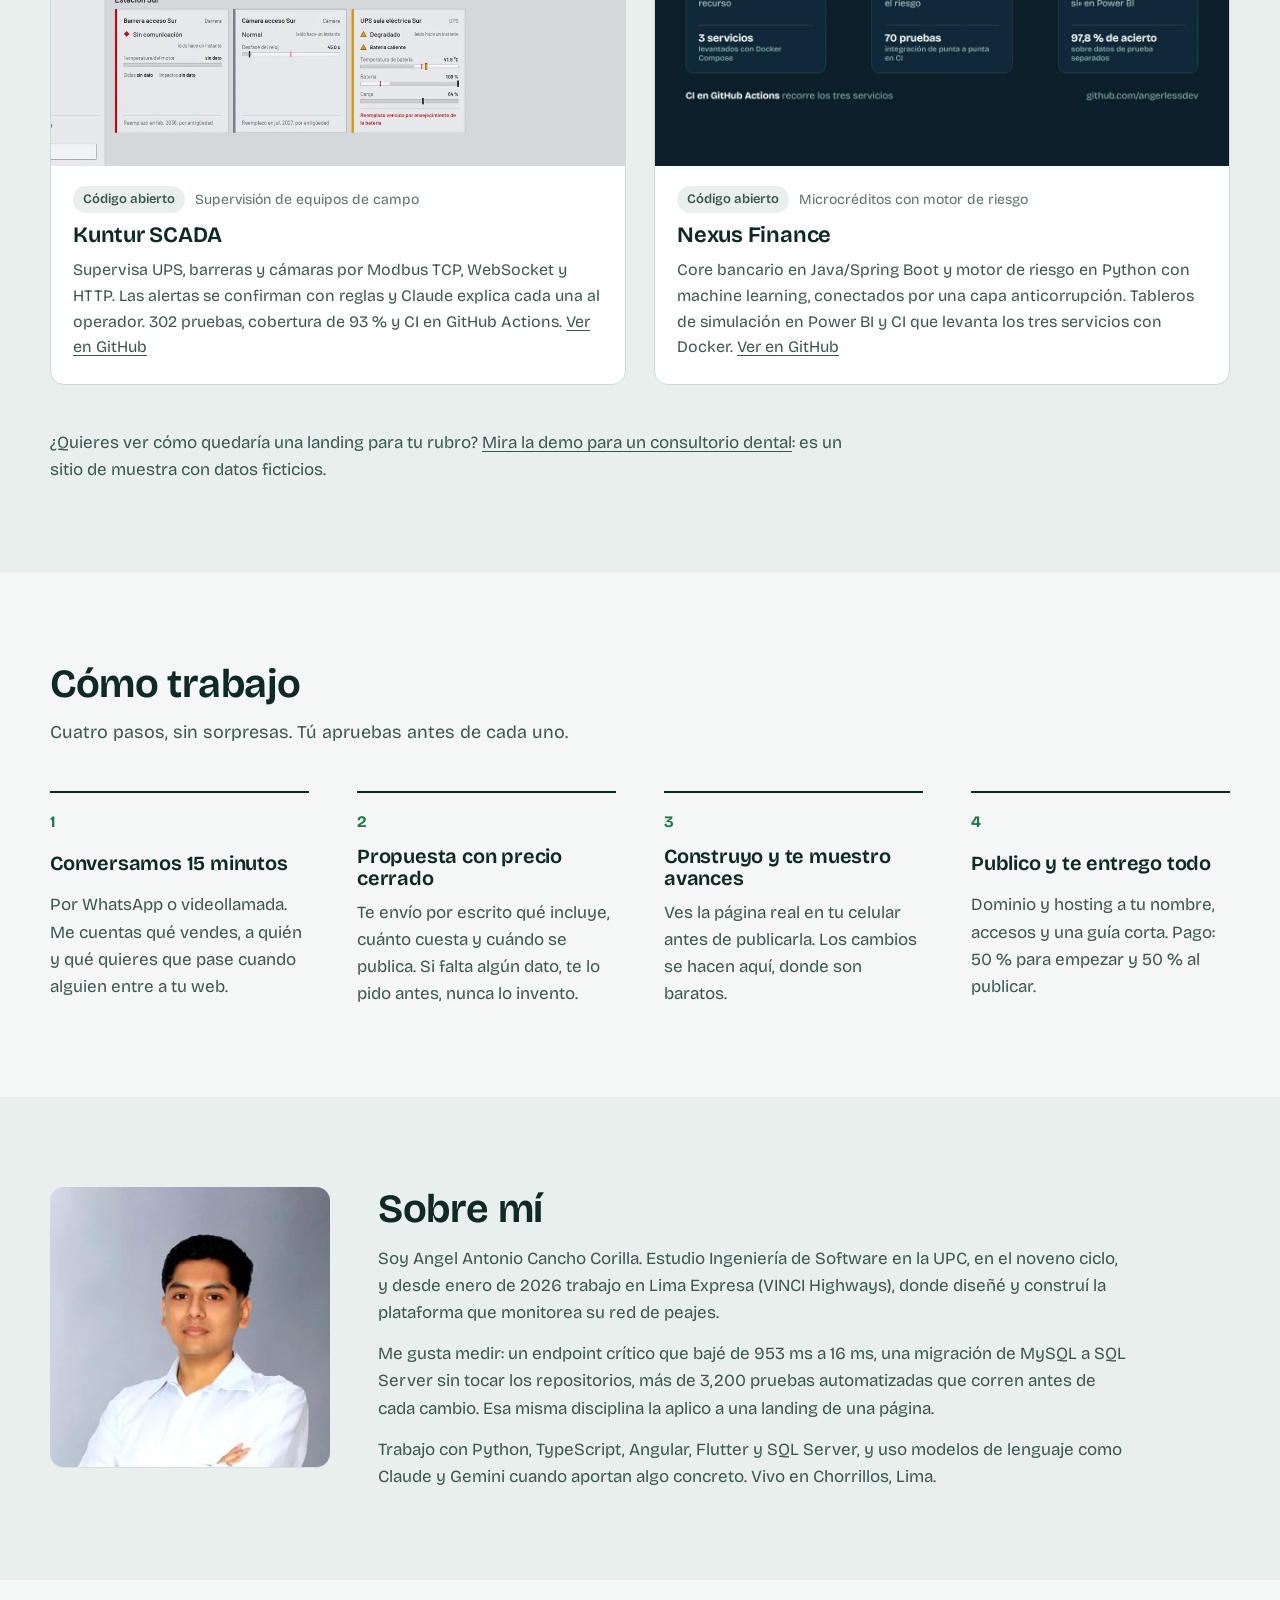
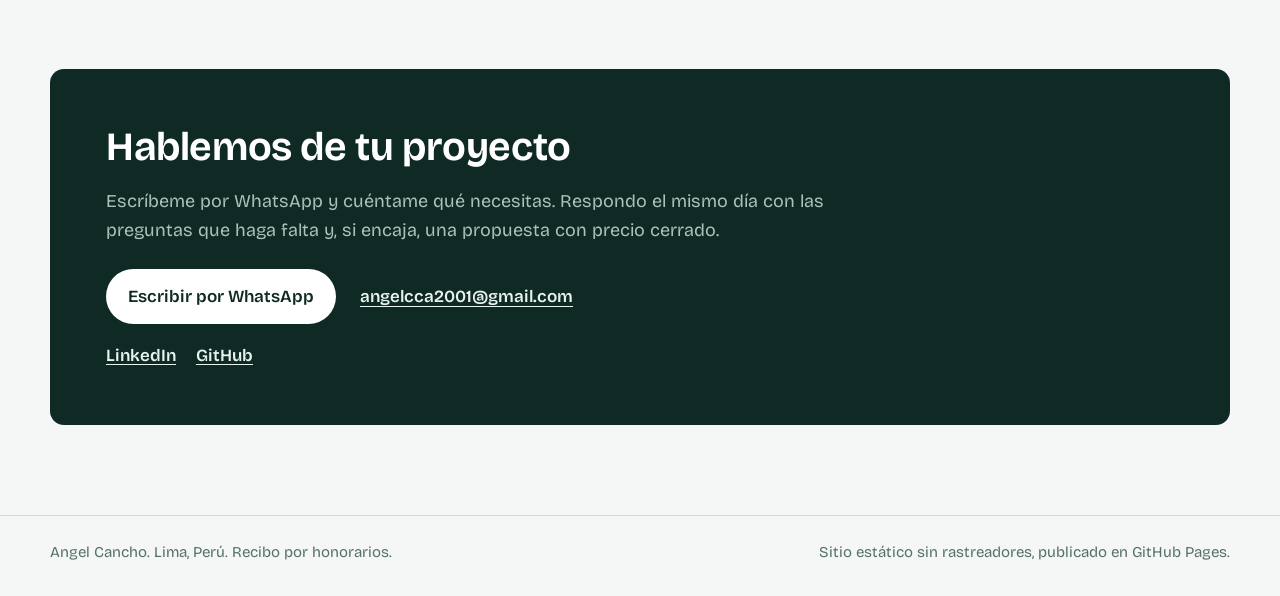
==== commit c1349499: "Casos: portada de escritorio para LDAT y diagrama de arquitectura para Nexus" ====
--- a/index.html
+++ b/index.html
@@ -175,7 +175,7 @@
           </article>
           <article class="caso">
             <a class="caso__imagen" href="img/caso-ldat.webp" target="_blank" rel="noopener" aria-label="Ver captura grande de la landing de LDAT Integradores">
-              <img src="img/caso-ldat.webp" width="1200" height="750" alt="Versión para celular de la landing de LDAT Integradores: el titular «Tu casa, protegida», un selector para casa o negocio y el botón «Escribir por WhatsApp»." loading="lazy">
+              <img src="img/caso-ldat.webp" width="1200" height="625" alt="Portada de la landing de LDAT Integradores: el titular «Tu casa, protegida», un selector para casa o negocio, el botón «Escribir por WhatsApp» y una cámara de seguridad dentro de la lente." loading="lazy">
             </a>
             <div class="caso__texto">
               <p class="caso__etiqueta"><span class="pastilla pastilla--ambar">En desarrollo</span> Seguridad electrónica, Lima</p>
@@ -221,7 +221,7 @@
           </article>
           <article class="caso">
             <a class="caso__imagen" href="https://github.com/angerlessdev/nexus-finance-platform" target="_blank" rel="noopener" aria-label="Abrir el repositorio de Nexus Finance en GitHub">
-              <img src="img/caso-nexus.webp" width="1040" height="585" alt="Tablero de Power BI de Nexus Finance con un simulador de corte de score: dinero aprobado, pérdida estimada y clientes aprobados." loading="lazy">
+              <img src="img/caso-nexus.webp" width="1200" height="750" alt="Diagrama de Nexus Finance: la consola web en Angular, el core bancario en Java y Spring Boot y el motor de riesgo en Python y FastAPI, conectados por REST y OpenFeign." loading="lazy">
             </a>
             <div class="caso__texto">
               <p class="caso__etiqueta"><span class="pastilla">Código abierto</span> Microcréditos con motor de riesgo</p>
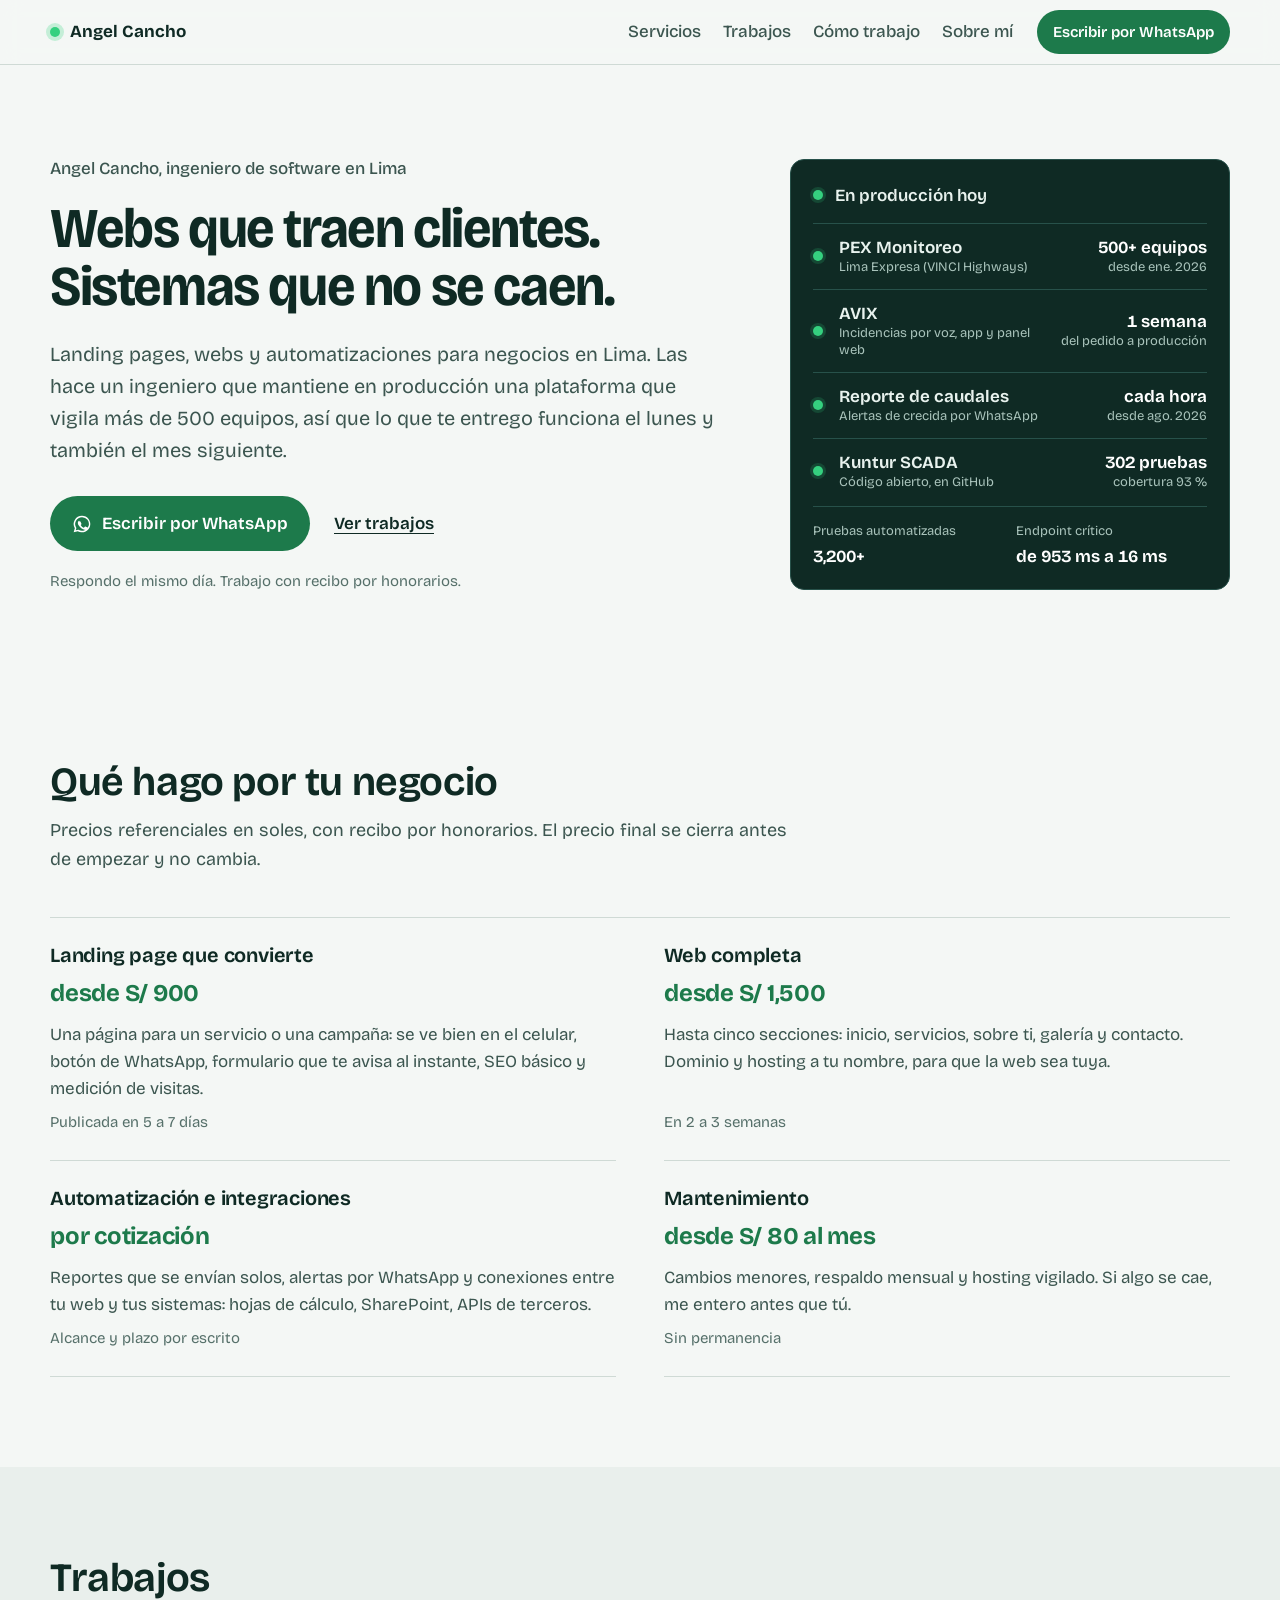
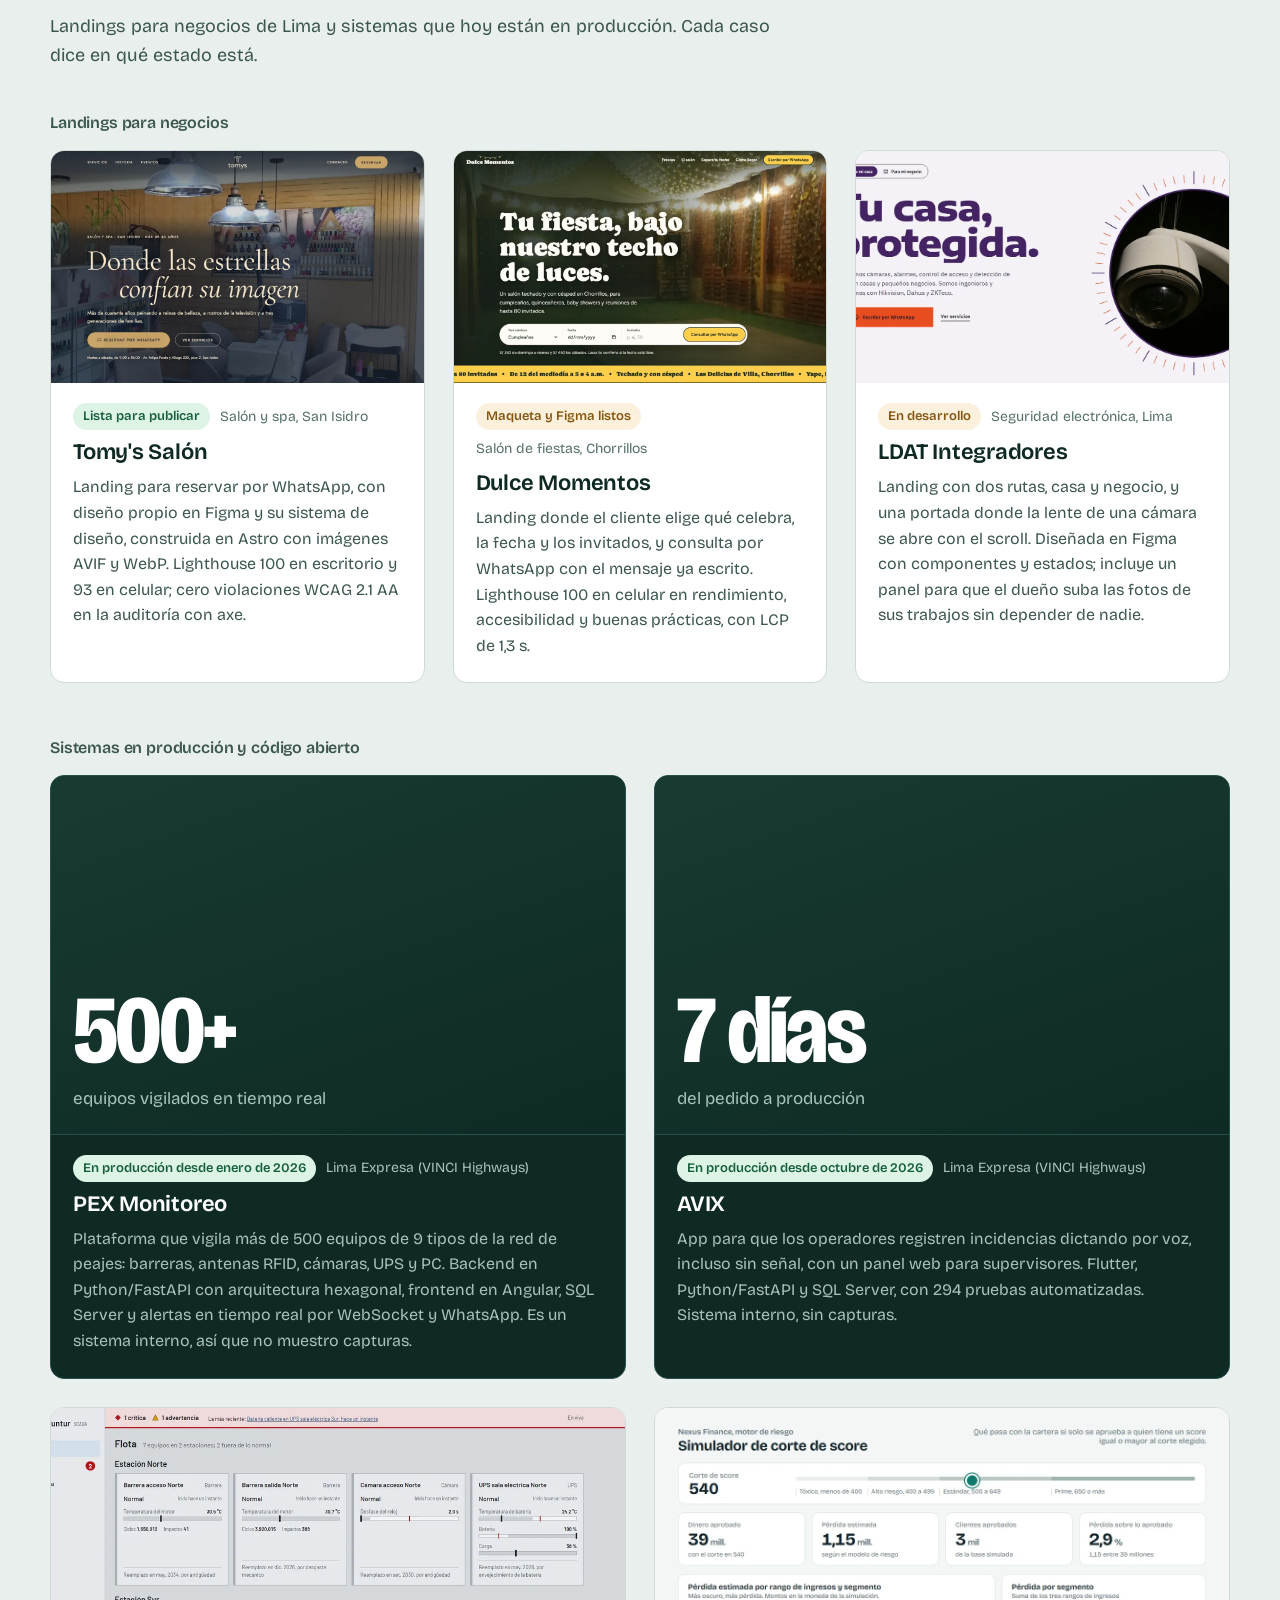
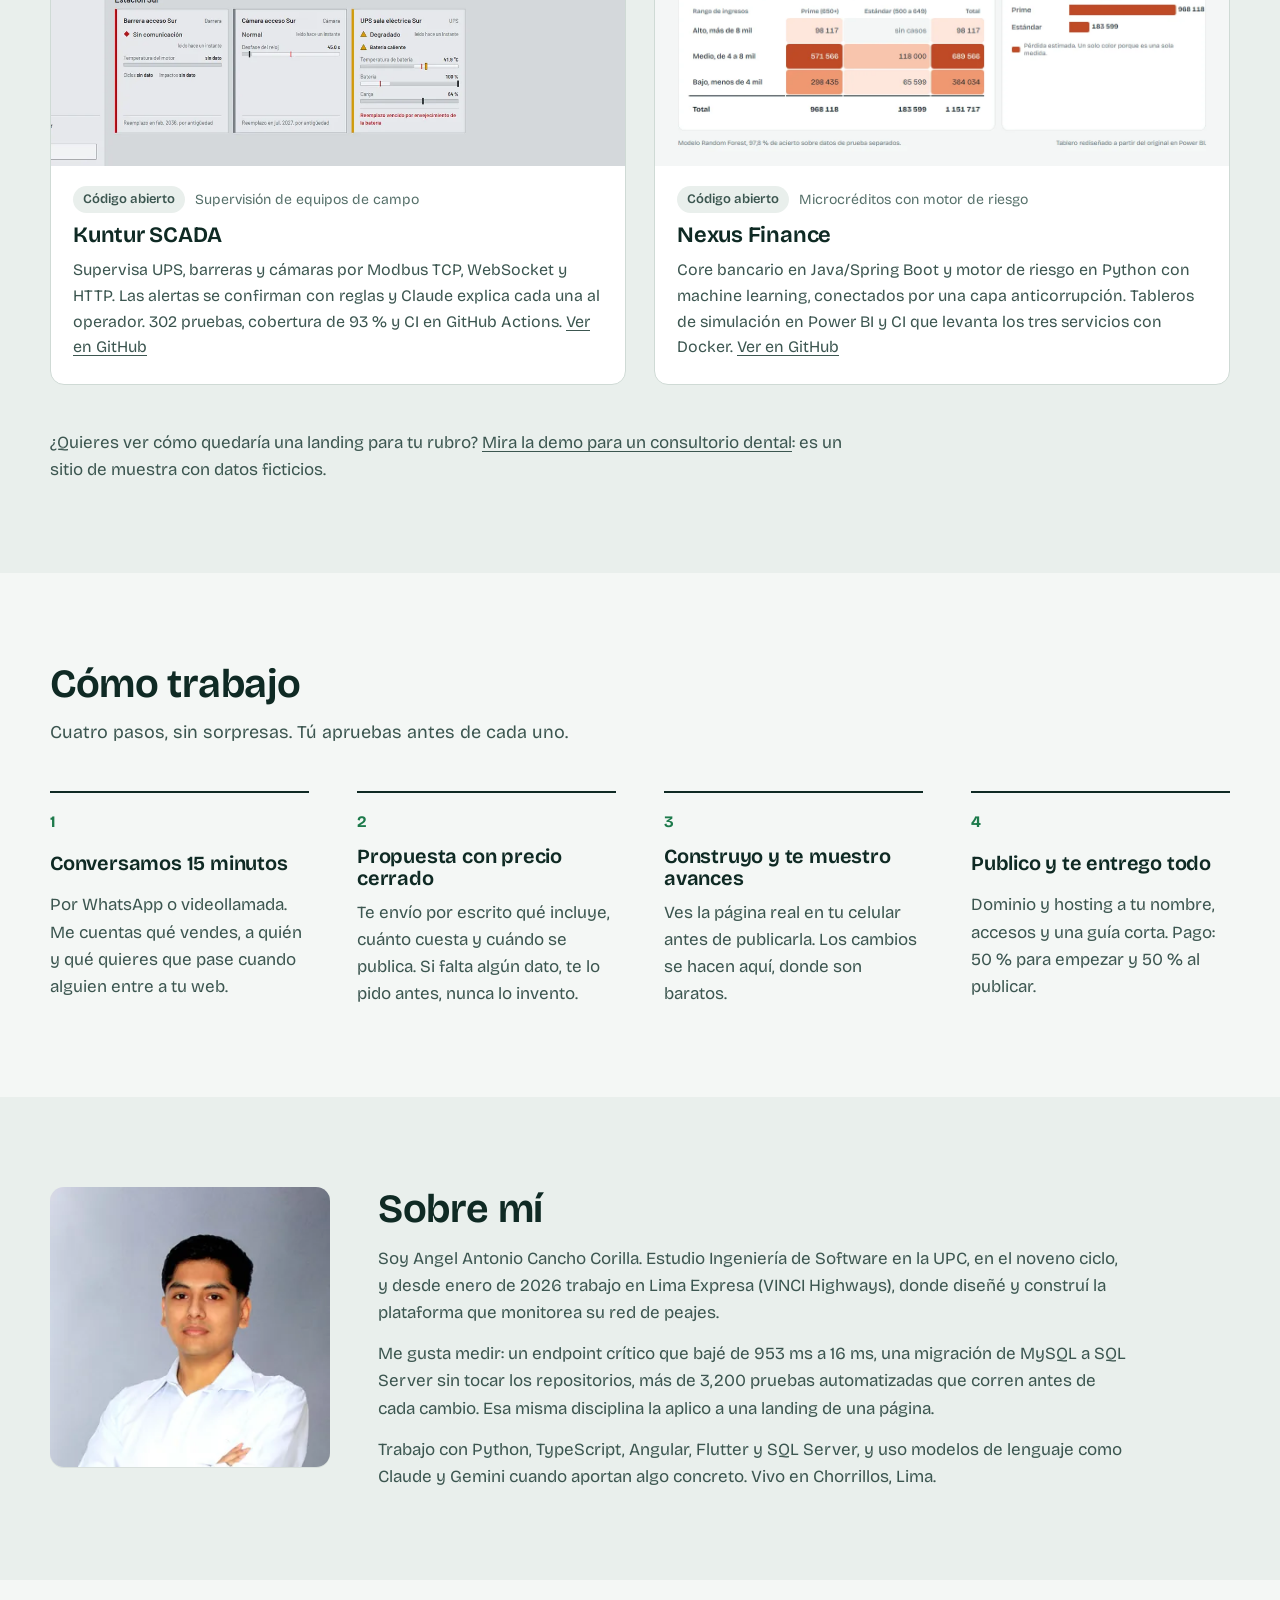
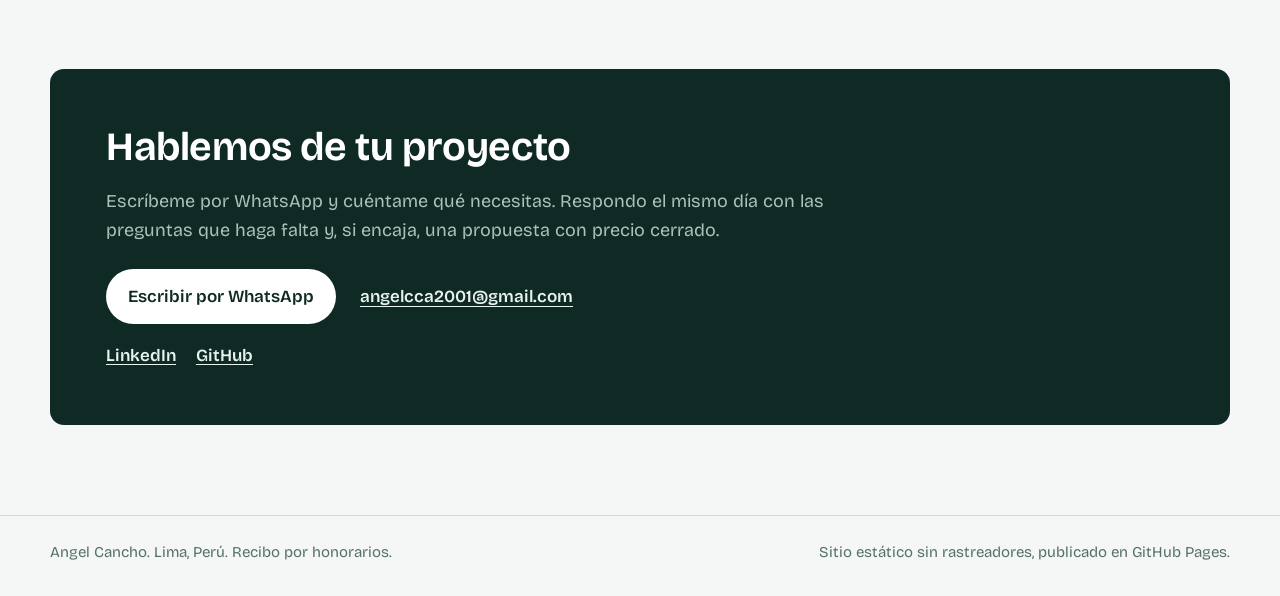
==== commit d03ce34a: "Nexus: tablero del simulador de corte rediseñado como imagen del caso" ====
--- a/index.html
+++ b/index.html
@@ -221,7 +221,7 @@
           </article>
           <article class="caso">
             <a class="caso__imagen" href="https://github.com/angerlessdev/nexus-finance-platform" target="_blank" rel="noopener" aria-label="Abrir el repositorio de Nexus Finance en GitHub">
-              <img src="img/caso-nexus.webp" width="1200" height="750" alt="Diagrama de Nexus Finance: la consola web en Angular, el core bancario en Java y Spring Boot y el motor de riesgo en Python y FastAPI, conectados por REST y OpenFeign." loading="lazy">
+              <img src="img/caso-nexus.webp" width="1200" height="750" alt="Tablero del simulador de corte de score de Nexus Finance: con el corte en 540, 39 millones aprobados, 1,15 millones de pérdida estimada y 3 mil clientes, más la matriz de pérdida por rango de ingresos y segmento." loading="lazy">
             </a>
             <div class="caso__texto">
               <p class="caso__etiqueta"><span class="pastilla">Código abierto</span> Microcréditos con motor de riesgo</p>
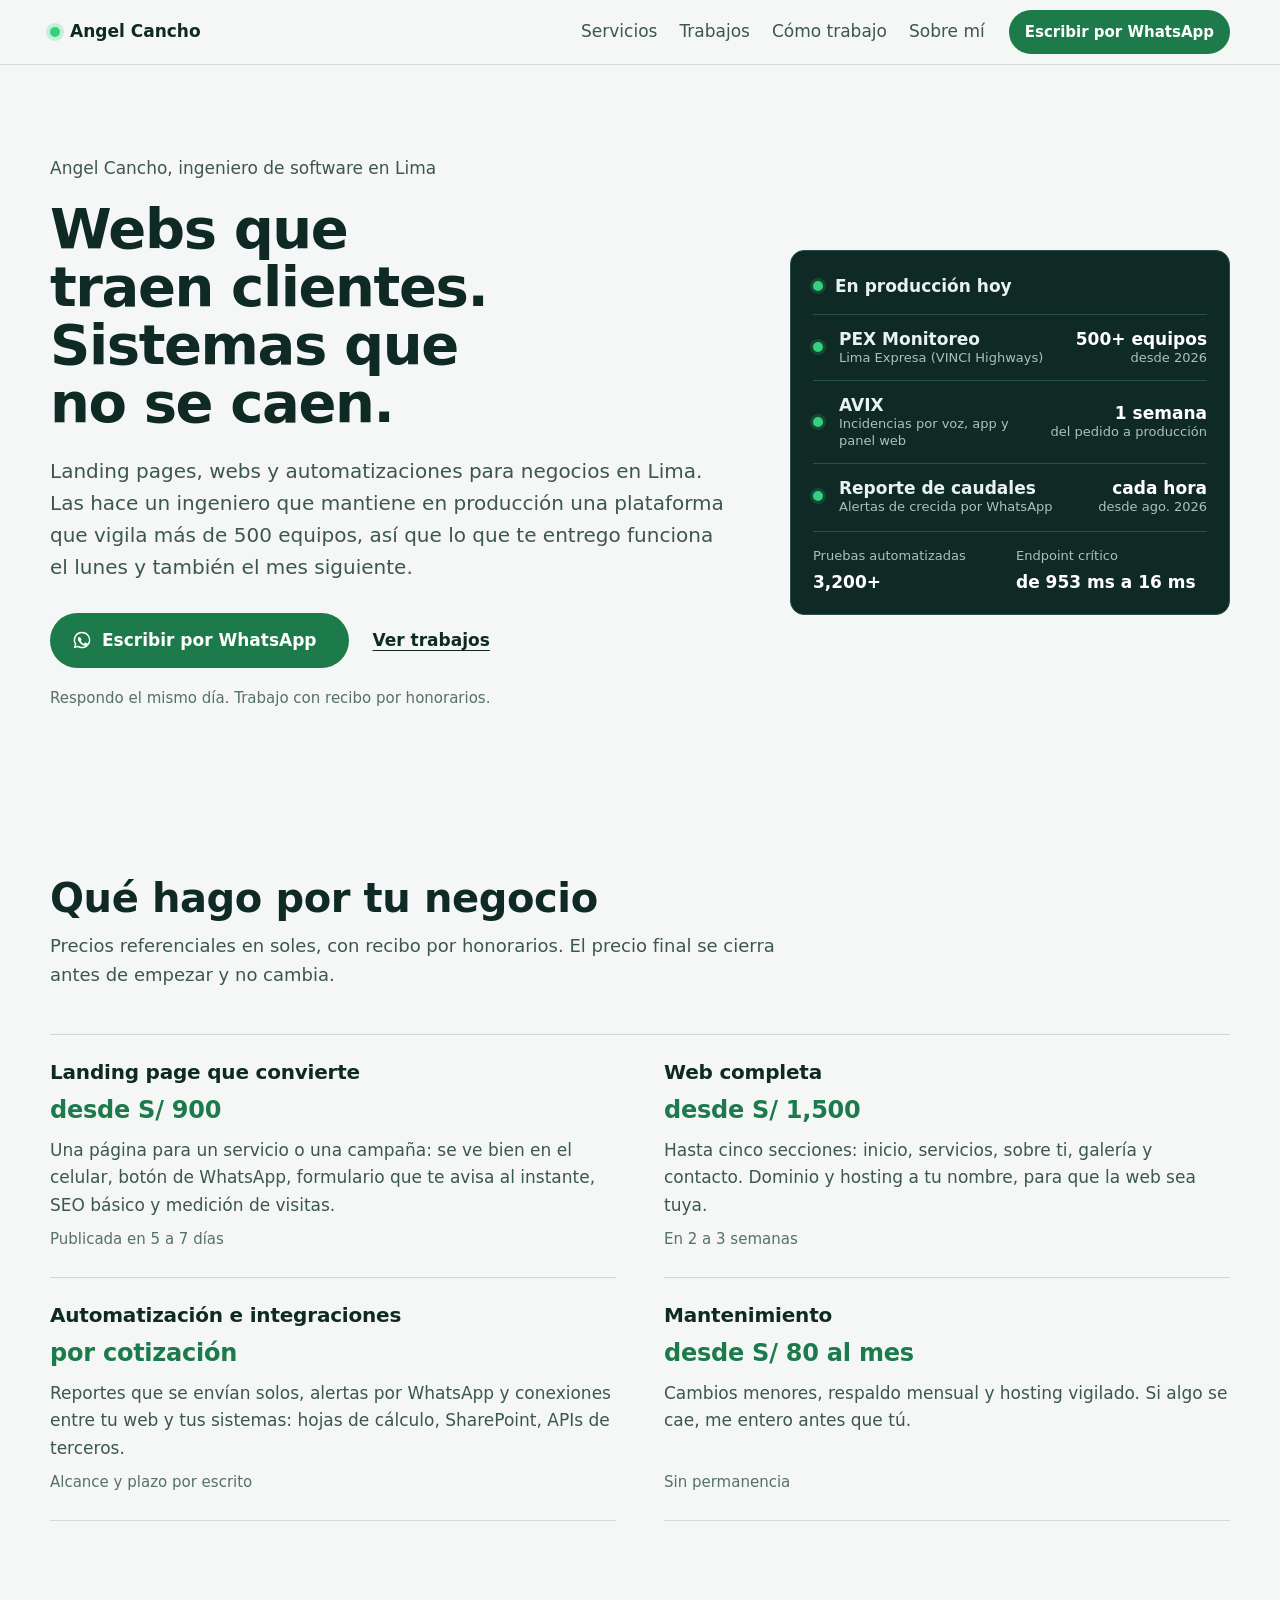
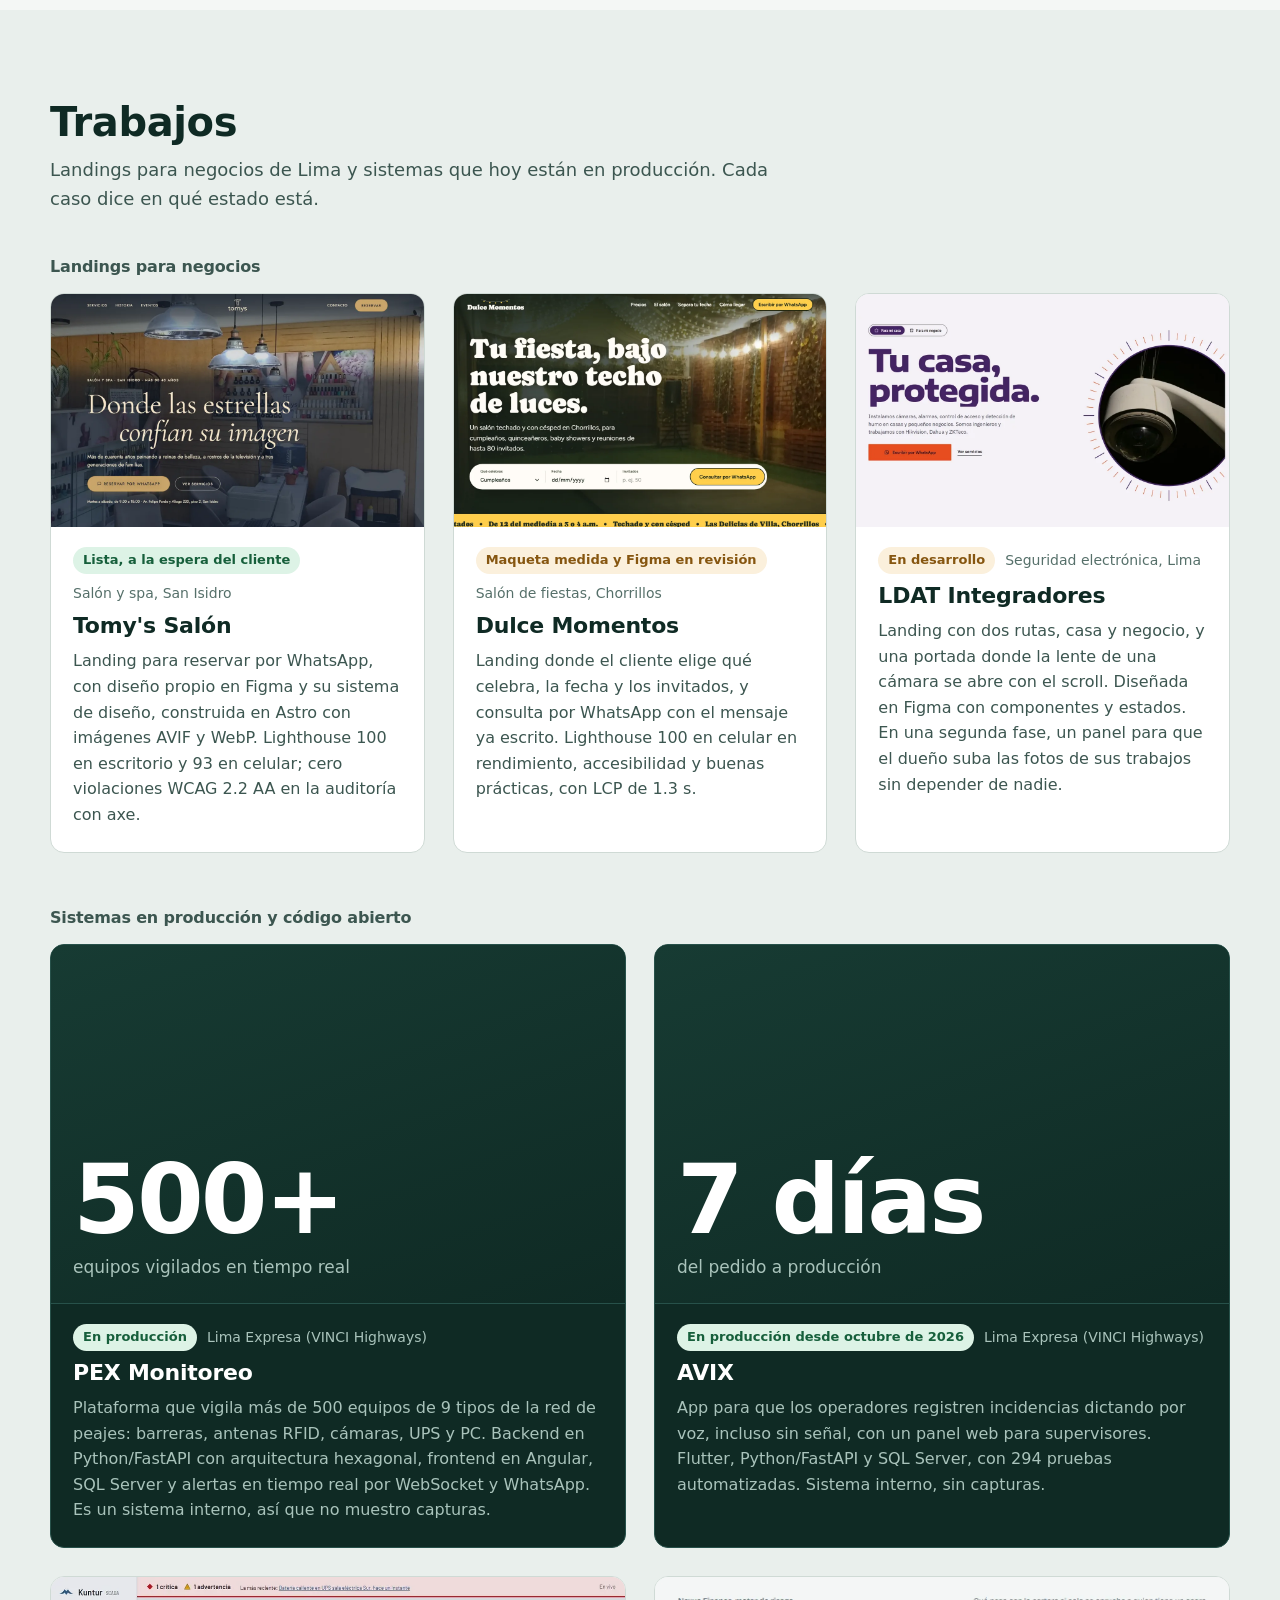
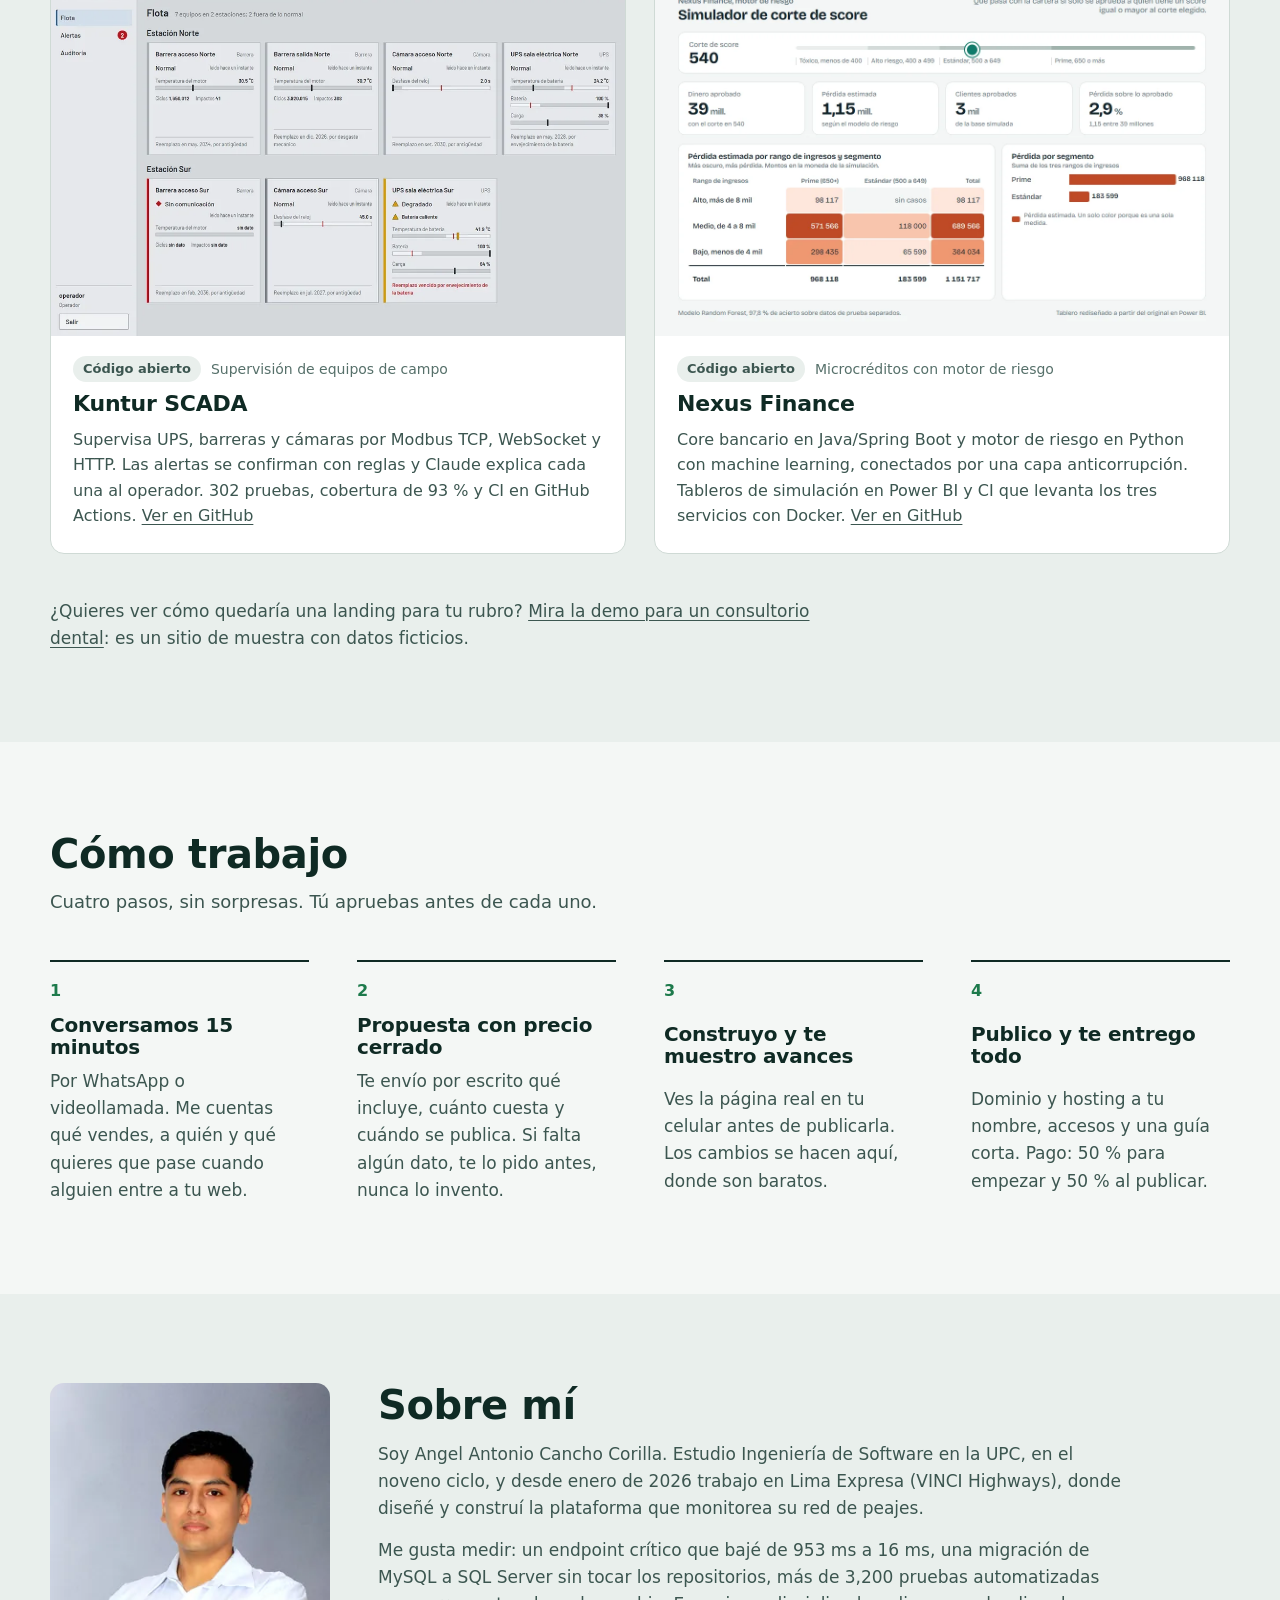
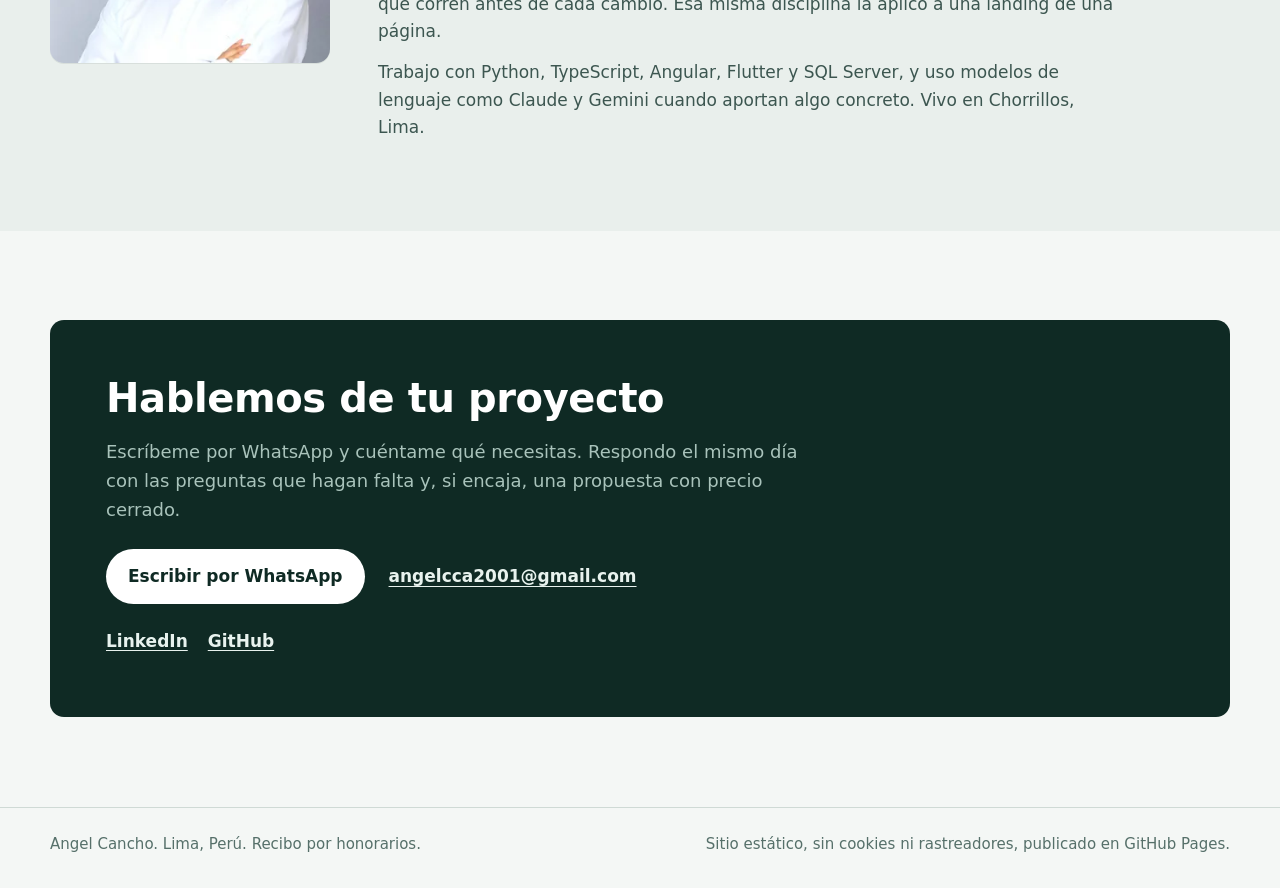
==== commit dc9568e9: "Revisión QA: fuentes autoalojadas, navegación en el celular, foco visible y textos verificados - Bri" ====
--- a/index.html
+++ b/index.html
@@ -3,13 +3,13 @@
 <head>
   <meta charset="utf-8">
   <meta name="viewport" content="width=device-width, initial-scale=1">
-  <title>Angel Cancho, ingeniero de software en Lima</title>
-  <meta name="description" content="Landing pages, webs y automatizaciones para negocios en Lima, hechas por un ingeniero que mantiene sistemas en producción. Precios cerrados, entrega en días y contacto por WhatsApp.">
+  <title>Angel Cancho: landing pages y webs para negocios en Lima</title>
+  <meta name="description" content="Landing pages, webs y automatizaciones para negocios en Lima, con precio cerrado y entrega en días, por un ingeniero que mantiene sistemas en producción.">
   <link rel="canonical" href="https://angerlessdev.github.io/">
   <meta name="theme-color" content="#0f2a24">
   <meta property="og:type" content="website">
   <meta property="og:locale" content="es_PE">
-  <meta property="og:title" content="Angel Cancho, ingeniero de software en Lima">
+  <meta property="og:title" content="Angel Cancho: landing pages y webs para negocios en Lima">
   <meta property="og:description" content="Webs que traen clientes. Sistemas que no se caen. Landing pages, webs y automatizaciones para negocios en Lima.">
   <meta property="og:url" content="https://angerlessdev.github.io/">
   <meta property="og:image" content="https://angerlessdev.github.io/img/og.png">
@@ -17,9 +17,7 @@
   <meta property="og:image:height" content="630">
   <meta name="twitter:card" content="summary_large_image">
   <link rel="icon" href="favicon.svg" type="image/svg+xml">
-  <link rel="preconnect" href="https://fonts.googleapis.com">
-  <link rel="preconnect" href="https://fonts.gstatic.com" crossorigin>
-  <link rel="stylesheet" href="https://fonts.googleapis.com/css2?family=Bricolage+Grotesque:opsz,wdth,wght@12..96,75..100,300..800&display=swap">
+  <link rel="preload" href="fonts/bricolage-grotesque-latin.woff2" as="font" type="font/woff2" crossorigin>
   <link rel="stylesheet" href="styles.css">
   <script>document.documentElement.classList.add('js');</script>
   <script type="application/ld+json">
@@ -30,7 +28,7 @@
     "alternateName": "Angel Cancho",
     "jobTitle": "Ingeniero de software",
     "url": "https://angerlessdev.github.io/",
-    "email": "mailto:angelcca2001@gmail.com",
+    "email": "angelcca2001@gmail.com",
     "telephone": "+51993339301",
     "address": { "@type": "PostalAddress", "addressLocality": "Lima", "addressCountry": "PE" },
     "sameAs": ["https://www.linkedin.com/in/angel-cancho", "https://github.com/angerlessdev"],
@@ -53,9 +51,16 @@
         <a href="#proceso">Cómo trabajo</a>
         <a href="#sobre-mi">Sobre mí</a>
       </nav>
-      <a class="boton boton--chico" href="https://wa.me/51993339301?text=Hola%20Angel%2C%20vi%20tu%20web%20y%20quiero%20conversar%20sobre%20un%20proyecto." target="_blank" rel="noopener">Escribir por WhatsApp</a>
+      <a class="boton boton--chico" href="https://wa.me/51993339301?text=Hola%20Angel%2C%20vi%20tu%20web%20y%20quiero%20conversar%20sobre%20un%20proyecto." target="_blank" rel="noopener"><span class="boton__largo">Escribir por WhatsApp</span><span class="boton__corto">WhatsApp</span><span class="oculto"> (se abre en otra pestaña)</span></a>
     </div>
   </header>
+  <nav class="nav-movil" aria-label="Secciones">
+    <a href="#servicios">Servicios</a>
+    <a href="#trabajos">Trabajos</a>
+    <a href="#proceso">Cómo trabajo</a>
+    <a href="#sobre-mi">Sobre mí</a>
+    <a href="#contacto">Contacto</a>
+  </nav>
 
   <main id="contenido">
     <section class="hero" id="inicio">
@@ -67,7 +72,7 @@
           <div class="hero__acciones">
             <a class="boton" href="https://wa.me/51993339301?text=Hola%20Angel%2C%20vi%20tu%20web%20y%20quiero%20conversar%20sobre%20un%20proyecto." target="_blank" rel="noopener">
               <svg class="icono" viewBox="0 0 24 24" aria-hidden="true"><path d="M12 2a10 10 0 0 0-8.6 15.1L2 22l5-1.3A10 10 0 1 0 12 2Zm0 1.8a8.2 8.2 0 1 1-4.2 15.2l-.3-.2-3 .8.8-2.9-.2-.3A8.2 8.2 0 0 1 12 3.8Zm-3.3 4.4c-.2 0-.5 0-.7.3-.3.3-1 1-1 2.4s1 2.8 1.2 3c.1.2 2 3.2 5 4.3 2.4 1 2.9.8 3.4.7.5 0 1.7-.7 1.9-1.3.2-.7.2-1.2.2-1.3-.1-.1-.3-.2-.6-.3l-2-1c-.3-.1-.5-.2-.7.2l-.9 1.1c-.2.2-.3.2-.6.1a6.7 6.7 0 0 1-3.3-2.9c-.3-.4.2-.4.7-1.3.1-.2 0-.4 0-.5l-.9-2.2c-.2-.6-.5-.5-.7-.5h-.6Z"/></svg>
-              Escribir por WhatsApp
+              Escribir por WhatsApp<span class="oculto"> (se abre en otra pestaña)</span>
             </a>
             <a class="enlace" href="#trabajos">Ver trabajos</a>
           </div>
@@ -83,7 +88,7 @@
             <li class="tablero__fila">
               <span class="luz" style="--i:1" aria-hidden="true"></span>
               <div class="tablero__nombre"><strong>PEX Monitoreo</strong><span>Lima Expresa (VINCI Highways)</span></div>
-              <div class="tablero__dato"><strong>500+ equipos</strong><span>desde ene. 2026</span></div>
+              <div class="tablero__dato"><strong>500+ equipos</strong><span>desde 2026</span></div>
             </li>
             <li class="tablero__fila">
               <span class="luz" style="--i:2" aria-hidden="true"></span>
@@ -95,15 +100,10 @@
               <div class="tablero__nombre"><strong>Reporte de caudales</strong><span>Alertas de crecida por WhatsApp</span></div>
               <div class="tablero__dato"><strong>cada hora</strong><span>desde ago. 2026</span></div>
             </li>
-            <li class="tablero__fila">
-              <span class="luz" style="--i:4" aria-hidden="true"></span>
-              <div class="tablero__nombre"><strong>Kuntur SCADA</strong><span>Código abierto, en GitHub</span></div>
-              <div class="tablero__dato"><strong>302 pruebas</strong><span>cobertura 93 %</span></div>
-            </li>
           </ul>
           <dl class="tablero__pie">
             <div><dt>Pruebas automatizadas</dt><dd>3,200+</dd></div>
-            <div><dt>Endpoint crítico</dt><dd>de 953 ms a 16 ms</dd></div>
+            <div><dt>Endpoint crítico</dt><dd>de 953&nbsp;ms a 16&nbsp;ms</dd></div>
           </dl>
         </aside>
       </div>
@@ -154,33 +154,33 @@
         <h3 class="subtitulo">Landings para negocios</h3>
         <div class="casos">
           <article class="caso">
-            <a class="caso__imagen" href="img/caso-tomys.webp" target="_blank" rel="noopener" aria-label="Ver captura grande de la landing de Tomy's Salón">
+            <a class="caso__imagen" href="img/caso-tomys.webp" target="_blank" rel="noopener" aria-label="Ver captura grande de la landing de Tomy's Salón (se abre en otra pestaña)">
               <img src="img/caso-tomys.webp" width="1200" height="750" alt="Portada de la landing de Tomy's Salón: foto del salón con el titular «Donde las estrellas confían su imagen» y el botón «Reservar por WhatsApp»." loading="lazy">
             </a>
             <div class="caso__texto">
-              <p class="caso__etiqueta"><span class="pastilla pastilla--verde">Lista para publicar</span> Salón y spa, San Isidro</p>
+              <p class="caso__etiqueta"><span class="pastilla pastilla--verde">Lista, a la espera del cliente</span> Salón y spa, San Isidro</p>
               <h4>Tomy's Salón</h4>
-              <p>Landing para reservar por WhatsApp, con diseño propio en Figma y su sistema de diseño, construida en Astro con imágenes AVIF y WebP. Lighthouse 100 en escritorio y 93 en celular; cero violaciones WCAG 2.1 AA en la auditoría con axe.</p>
-            </div>
-          </article>
-          <article class="caso">
-            <a class="caso__imagen" href="img/caso-dulce-momentos.webp" target="_blank" rel="noopener" aria-label="Ver captura grande de la landing de Dulce Momentos">
+              <p>Landing para reservar por WhatsApp, con diseño propio en Figma y su sistema de diseño, construida en Astro con imágenes AVIF y WebP. Lighthouse 100 en escritorio y 93 en celular; cero violaciones WCAG 2.2 AA en la auditoría con axe.</p>
+            </div>
+          </article>
+          <article class="caso">
+            <a class="caso__imagen" href="img/caso-dulce-momentos.webp" target="_blank" rel="noopener" aria-label="Ver captura grande de la landing de Dulce Momentos (se abre en otra pestaña)">
               <img src="img/caso-dulce-momentos.webp" width="1200" height="750" alt="Portada de la landing de Dulce Momentos: el salón de fiestas con techo de luces, el titular «Tu fiesta, bajo nuestro techo de luces» y un formulario para consultar la fecha por WhatsApp." loading="lazy">
             </a>
             <div class="caso__texto">
-              <p class="caso__etiqueta"><span class="pastilla pastilla--ambar">Maqueta y Figma listos</span> Salón de fiestas, Chorrillos</p>
+              <p class="caso__etiqueta"><span class="pastilla pastilla--ambar">Maqueta medida y Figma en revisión</span> Salón de fiestas, Chorrillos</p>
               <h4>Dulce Momentos</h4>
-              <p>Landing donde el cliente elige qué celebra, la fecha y los invitados, y consulta por WhatsApp con el mensaje ya escrito. Lighthouse 100 en celular en rendimiento, accesibilidad y buenas prácticas, con LCP de 1,3 s.</p>
-            </div>
-          </article>
-          <article class="caso">
-            <a class="caso__imagen" href="img/caso-ldat.webp" target="_blank" rel="noopener" aria-label="Ver captura grande de la landing de LDAT Integradores">
-              <img src="img/caso-ldat.webp" width="1200" height="625" alt="Portada de la landing de LDAT Integradores: el titular «Tu casa, protegida», un selector para casa o negocio, el botón «Escribir por WhatsApp» y una cámara de seguridad dentro de la lente." loading="lazy">
+              <p>Landing donde el cliente elige qué celebra, la fecha y los invitados, y consulta por WhatsApp con el mensaje ya escrito. Lighthouse 100 en celular en rendimiento, accesibilidad y buenas prácticas, con LCP de 1.3 s.</p>
+            </div>
+          </article>
+          <article class="caso">
+            <a class="caso__imagen" href="img/caso-ldat.webp" target="_blank" rel="noopener" aria-label="Ver captura grande de la landing de LDAT Integradores (se abre en otra pestaña)">
+              <img src="img/caso-ldat.webp" width="1200" height="750" alt="Portada de la landing de LDAT Integradores: el titular «Tu casa, protegida», un selector para casa o negocio, el botón «Escribir por WhatsApp» y una cámara de seguridad dentro de la lente." loading="lazy">
             </a>
             <div class="caso__texto">
               <p class="caso__etiqueta"><span class="pastilla pastilla--ambar">En desarrollo</span> Seguridad electrónica, Lima</p>
               <h4>LDAT Integradores</h4>
-              <p>Landing con dos rutas, casa y negocio, y una portada donde la lente de una cámara se abre con el scroll. Diseñada en Figma con componentes y estados; incluye un panel para que el dueño suba las fotos de sus trabajos sin depender de nadie.</p>
+              <p>Landing con dos rutas, casa y negocio, y una portada donde la lente de una cámara se abre con el scroll. Diseñada en Figma con componentes y estados. En una segunda fase, un panel para que el dueño suba las fotos de sus trabajos sin depender de nadie.</p>
             </div>
           </article>
         </div>
@@ -193,7 +193,7 @@
               <span class="caso__cifra-texto">equipos vigilados en tiempo real</span>
             </div>
             <div class="caso__texto">
-              <p class="caso__etiqueta"><span class="pastilla pastilla--verde">En producción desde enero de 2026</span> Lima Expresa (VINCI Highways)</p>
+              <p class="caso__etiqueta"><span class="pastilla pastilla--verde">En producción</span> Lima Expresa (VINCI Highways)</p>
               <h4>PEX Monitoreo</h4>
               <p>Plataforma que vigila más de 500 equipos de 9 tipos de la red de peajes: barreras, antenas RFID, cámaras, UPS y PC. Backend en Python/FastAPI con arquitectura hexagonal, frontend en Angular, SQL Server y alertas en tiempo real por WebSocket y WhatsApp. Es un sistema interno, así que no muestro capturas.</p>
             </div>
@@ -210,23 +210,23 @@
             </div>
           </article>
           <article class="caso">
-            <a class="caso__imagen" href="https://github.com/angerlessdev/kuntur-scada" target="_blank" rel="noopener" aria-label="Abrir el repositorio de Kuntur SCADA en GitHub">
-              <img src="img/caso-kuntur.webp" width="1200" height="675" alt="Pantalla de flota de Kuntur SCADA: tarjetas de barreras, cámaras y UPS con su estado, temperatura y fecha estimada de reemplazo." loading="lazy">
+            <a class="caso__imagen" href="https://github.com/angerlessdev/kuntur-scada" target="_blank" rel="noopener" aria-label="Abrir el repositorio de Kuntur SCADA en GitHub (se abre en otra pestaña)">
+              <img src="img/caso-kuntur.webp" width="1080" height="675" alt="Pantalla de flota de Kuntur SCADA: tarjetas de barreras, cámaras y UPS con su estado, temperatura y fecha estimada de reemplazo." loading="lazy">
             </a>
             <div class="caso__texto">
               <p class="caso__etiqueta"><span class="pastilla">Código abierto</span> Supervisión de equipos de campo</p>
               <h4>Kuntur SCADA</h4>
-              <p>Supervisa UPS, barreras y cámaras por Modbus TCP, WebSocket y HTTP. Las alertas se confirman con reglas y Claude explica cada una al operador. 302 pruebas, cobertura de 93 % y CI en GitHub Actions. <a href="https://github.com/angerlessdev/kuntur-scada" target="_blank" rel="noopener">Ver en GitHub</a></p>
-            </div>
-          </article>
-          <article class="caso">
-            <a class="caso__imagen" href="https://github.com/angerlessdev/nexus-finance-platform" target="_blank" rel="noopener" aria-label="Abrir el repositorio de Nexus Finance en GitHub">
+              <p>Supervisa UPS, barreras y cámaras por Modbus TCP, WebSocket y HTTP. Las alertas se confirman con reglas y Claude explica cada una al operador. 302 pruebas, cobertura de 93 % y CI en GitHub Actions. <a href="https://github.com/angerlessdev/kuntur-scada" target="_blank" rel="noopener">Ver en GitHub<span class="oculto"> (se abre en otra pestaña)</span></a></p>
+            </div>
+          </article>
+          <article class="caso">
+            <a class="caso__imagen" href="https://github.com/nexus-fintech/nexus-finance-platform" target="_blank" rel="noopener" aria-label="Abrir el repositorio de Nexus Finance en GitHub (se abre en otra pestaña)">
               <img src="img/caso-nexus.webp" width="1200" height="750" alt="Tablero del simulador de corte de score de Nexus Finance: con el corte en 540, 39 millones aprobados, 1,15 millones de pérdida estimada y 3 mil clientes, más la matriz de pérdida por rango de ingresos y segmento." loading="lazy">
             </a>
             <div class="caso__texto">
               <p class="caso__etiqueta"><span class="pastilla">Código abierto</span> Microcréditos con motor de riesgo</p>
               <h4>Nexus Finance</h4>
-              <p>Core bancario en Java/Spring Boot y motor de riesgo en Python con machine learning, conectados por una capa anticorrupción. Tableros de simulación en Power BI y CI que levanta los tres servicios con Docker. <a href="https://github.com/angerlessdev/nexus-finance-platform" target="_blank" rel="noopener">Ver en GitHub</a></p>
+              <p>Core bancario en Java/Spring Boot y motor de riesgo en Python con machine learning, conectados por una capa anticorrupción. Tableros de simulación en Power BI y CI que levanta los tres servicios con Docker. <a href="https://github.com/nexus-fintech/nexus-finance-platform" target="_blank" rel="noopener">Ver en GitHub<span class="oculto"> (se abre en otra pestaña)</span></a></p>
             </div>
           </article>
         </div>
@@ -277,14 +277,14 @@
     <section class="seccion contacto" id="contacto">
       <div class="contenedor contacto__caja">
         <h2>Hablemos de tu proyecto</h2>
-        <p>Escríbeme por WhatsApp y cuéntame qué necesitas. Respondo el mismo día con las preguntas que haga falta y, si encaja, una propuesta con precio cerrado.</p>
+        <p>Escríbeme por WhatsApp y cuéntame qué necesitas. Respondo el mismo día con las preguntas que hagan falta y, si encaja, una propuesta con precio cerrado.</p>
         <div class="contacto__acciones">
-          <a class="boton boton--claro" href="https://wa.me/51993339301?text=Hola%20Angel%2C%20vi%20tu%20web%20y%20quiero%20conversar%20sobre%20un%20proyecto." target="_blank" rel="noopener">Escribir por WhatsApp</a>
+          <a class="boton boton--claro" href="https://wa.me/51993339301?text=Hola%20Angel%2C%20vi%20tu%20web%20y%20quiero%20conversar%20sobre%20un%20proyecto." target="_blank" rel="noopener">Escribir por WhatsApp<span class="oculto"> (se abre en otra pestaña)</span></a>
           <a class="enlace enlace--claro" href="mailto:angelcca2001@gmail.com">angelcca2001@gmail.com</a>
         </div>
         <ul class="contacto__redes">
-          <li><a href="https://www.linkedin.com/in/angel-cancho" target="_blank" rel="noopener">LinkedIn</a></li>
-          <li><a href="https://github.com/angerlessdev" target="_blank" rel="noopener">GitHub</a></li>
+          <li><a href="https://www.linkedin.com/in/angel-cancho" target="_blank" rel="noopener">LinkedIn<span class="oculto"> (se abre en otra pestaña)</span></a></li>
+          <li><a href="https://github.com/angerlessdev" target="_blank" rel="noopener">GitHub<span class="oculto"> (se abre en otra pestaña)</span></a></li>
         </ul>
       </div>
     </section>
@@ -293,12 +293,12 @@
   <footer class="pie">
     <div class="contenedor pie__fila">
       <p>Angel Cancho. Lima, Perú. Recibo por honorarios.</p>
-      <p>Sitio estático sin rastreadores, publicado en GitHub Pages.</p>
+      <p>Sitio estático, sin cookies ni rastreadores, publicado en GitHub Pages.</p>
     </div>
   </footer>
 
   <div class="barra-wa" hidden>
-    <a class="boton" href="https://wa.me/51993339301?text=Hola%20Angel%2C%20vi%20tu%20web%20y%20quiero%20conversar%20sobre%20un%20proyecto." target="_blank" rel="noopener">Escribir por WhatsApp</a>
+    <a class="boton" href="https://wa.me/51993339301?text=Hola%20Angel%2C%20vi%20tu%20web%20y%20quiero%20conversar%20sobre%20un%20proyecto." target="_blank" rel="noopener">Escribir por WhatsApp<span class="oculto"> (se abre en otra pestaña)</span></a>
   </div>
 
   <script src="main.js" defer></script>
--- a/styles.css
+++ b/styles.css
@@ -1,4 +1,24 @@
 /* Angel Cancho · sitio personal. Tokens, base y componentes. Sin framework. */
+
+/* Fuentes autoalojadas: ningún pedido sale a terceros (antes venían de Google Fonts). */
+@font-face {
+  font-family: "Bricolage Grotesque";
+  font-style: normal;
+  font-weight: 300 800;
+  font-stretch: 75% 100%;
+  font-display: swap;
+  src: url("fonts/bricolage-grotesque-latin.woff2") format("woff2");
+  unicode-range: U+0000-00FF, U+0131, U+0152-0153, U+02BB-02BC, U+02C6, U+02DA, U+02DC, U+0304, U+0308, U+0329, U+2000-206F, U+20AC, U+2122, U+2191, U+2193, U+2212, U+2215, U+FEFF, U+FFFD;
+}
+@font-face {
+  font-family: "Bricolage Grotesque";
+  font-style: normal;
+  font-weight: 300 800;
+  font-stretch: 75% 100%;
+  font-display: swap;
+  src: url("fonts/bricolage-grotesque-latin-ext.woff2") format("woff2");
+  unicode-range: U+0100-02BA, U+02BD-02C5, U+02C7-02CC, U+02CE-02D7, U+02DD-02FF, U+0304, U+0308, U+0329, U+1D00-1DBF, U+1E00-1E9F, U+1EF2-1EFF, U+2020, U+20A0-20AB, U+20AD-20C4, U+2113, U+2C60-2C7F, U+A720-A7FF;
+}
 
 :root {
   --papel: #f4f7f5;
@@ -27,7 +47,7 @@
 }
 
 *, *::before, *::after { box-sizing: border-box; }
-html { scroll-behavior: smooth; -webkit-text-size-adjust: 100%; }
+html { scroll-behavior: smooth; scroll-padding-top: 80px; -webkit-text-size-adjust: 100%; }
 body {
   margin: 0;
   font-family: var(--fuente);
@@ -42,6 +62,8 @@
 a { color: inherit; text-decoration-thickness: 1px; text-underline-offset: .2em; }
 a:hover { text-decoration-thickness: 2px; }
 :focus-visible { outline: 3px solid var(--verde); outline-offset: 3px; border-radius: 4px; }
+.tablero :focus-visible, .caso--oscuro :focus-visible, .contacto__caja :focus-visible { outline-color: var(--luz); }
+.oculto { position: absolute; width: 1px; height: 1px; overflow: hidden; clip: rect(0 0 0 0); clip-path: inset(50%); white-space: nowrap; }
 h1, h2, h3, h4 { margin: 0; line-height: 1.1; letter-spacing: -.01em; }
 h2 { font-size: clamp(1.75rem, 1.2rem + 2.2vw, 2.5rem); font-weight: 650; }
 h3 { font-size: 1.25rem; font-weight: 650; }
@@ -70,9 +92,9 @@
 .enlace--claro { color: var(--panel-texto); }
 
 /* Cabecera */
-.cabecera { position: sticky; top: 0; z-index: 20; background: color-mix(in srgb, var(--papel) 88%, transparent); backdrop-filter: blur(10px); border-bottom: 1px solid var(--borde); }
+.cabecera { position: sticky; top: 0; z-index: 20; background: rgba(244, 247, 245, .88); background: color-mix(in srgb, var(--papel) 88%, transparent); backdrop-filter: blur(10px); border-bottom: 1px solid var(--borde); }
 .cabecera__fila { display: flex; align-items: center; gap: 24px; min-height: 64px; }
-.marca { display: inline-flex; align-items: center; gap: 10px; font-weight: 700; text-decoration: none; font-size: 1.0625rem; }
+.marca { display: inline-flex; align-items: center; gap: 10px; font-weight: 700; text-decoration: none; font-size: 1.0625rem; white-space: nowrap; }
 .marca__luz { width: 10px; height: 10px; border-radius: 50%; background: var(--luz); box-shadow: 0 0 0 4px color-mix(in srgb, var(--luz) 25%, transparent); }
 .nav { display: none; gap: 22px; margin-left: auto; }
 .nav a { text-decoration: none; color: var(--tinta-2); font-weight: 500; }
@@ -82,6 +104,16 @@
   .nav { display: flex; }
   .cabecera .boton--chico { margin-left: 0; }
 }
+.boton__corto { display: none; }
+@media (max-width: 400px) {
+  .cabecera .boton__largo { display: none; }
+  .cabecera .boton__corto { display: inline; }
+}
+/* Secciones en el celular: fila que se desplaza, debajo de la cabecera y sin fijarse */
+.nav-movil { display: flex; gap: 22px; overflow-x: auto; padding: 10px 16px; border-bottom: 1px solid var(--borde); font-size: .9375rem; scrollbar-width: none; }
+.nav-movil::-webkit-scrollbar { display: none; }
+.nav-movil a { white-space: nowrap; text-decoration: none; color: var(--tinta-2); font-weight: 500; padding: 4px 0; }
+@media (min-width: 860px) { .nav-movil { display: none; } }
 
 /* Hero */
 .hero { padding: clamp(40px, 7vw, 96px) 0 clamp(40px, 6vw, 80px); }
@@ -190,6 +222,7 @@
 .contacto__caja > p { max-width: 40em; color: var(--panel-texto-2); font-size: 1.125rem; }
 .contacto__acciones { display: flex; flex-wrap: wrap; align-items: center; gap: 14px 24px; margin-top: 6px; }
 .contacto__redes { list-style: none; display: flex; gap: 20px; font-weight: 600; }
+.contacto__redes a { display: inline-block; padding: 6px 0; }
 
 /* Pie */
 .pie { border-top: 1px solid var(--borde); padding: 24px 0 90px; font-size: .9375rem; color: var(--tinta-3); }
@@ -197,7 +230,7 @@
 @media (min-width: 720px) { .pie { padding-bottom: 32px; } }
 
 /* Barra fija de WhatsApp en el celular, visible al pasar el hero */
-.barra-wa { position: fixed; left: 0; right: 0; bottom: 0; padding: 10px 16px calc(10px + env(safe-area-inset-bottom)); background: color-mix(in srgb, var(--papel) 92%, transparent); backdrop-filter: blur(10px); border-top: 1px solid var(--borde); z-index: 30; }
+.barra-wa { position: fixed; left: 0; right: 0; bottom: 0; padding: 10px 16px calc(10px + env(safe-area-inset-bottom)); background: rgba(244, 247, 245, .92); background: color-mix(in srgb, var(--papel) 92%, transparent); backdrop-filter: blur(10px); border-top: 1px solid var(--borde); z-index: 30; }
 .barra-wa .boton { width: 100%; justify-content: center; }
 .barra-wa[hidden] { display: none; }
 @media (min-width: 720px) { .barra-wa { display: none; } }
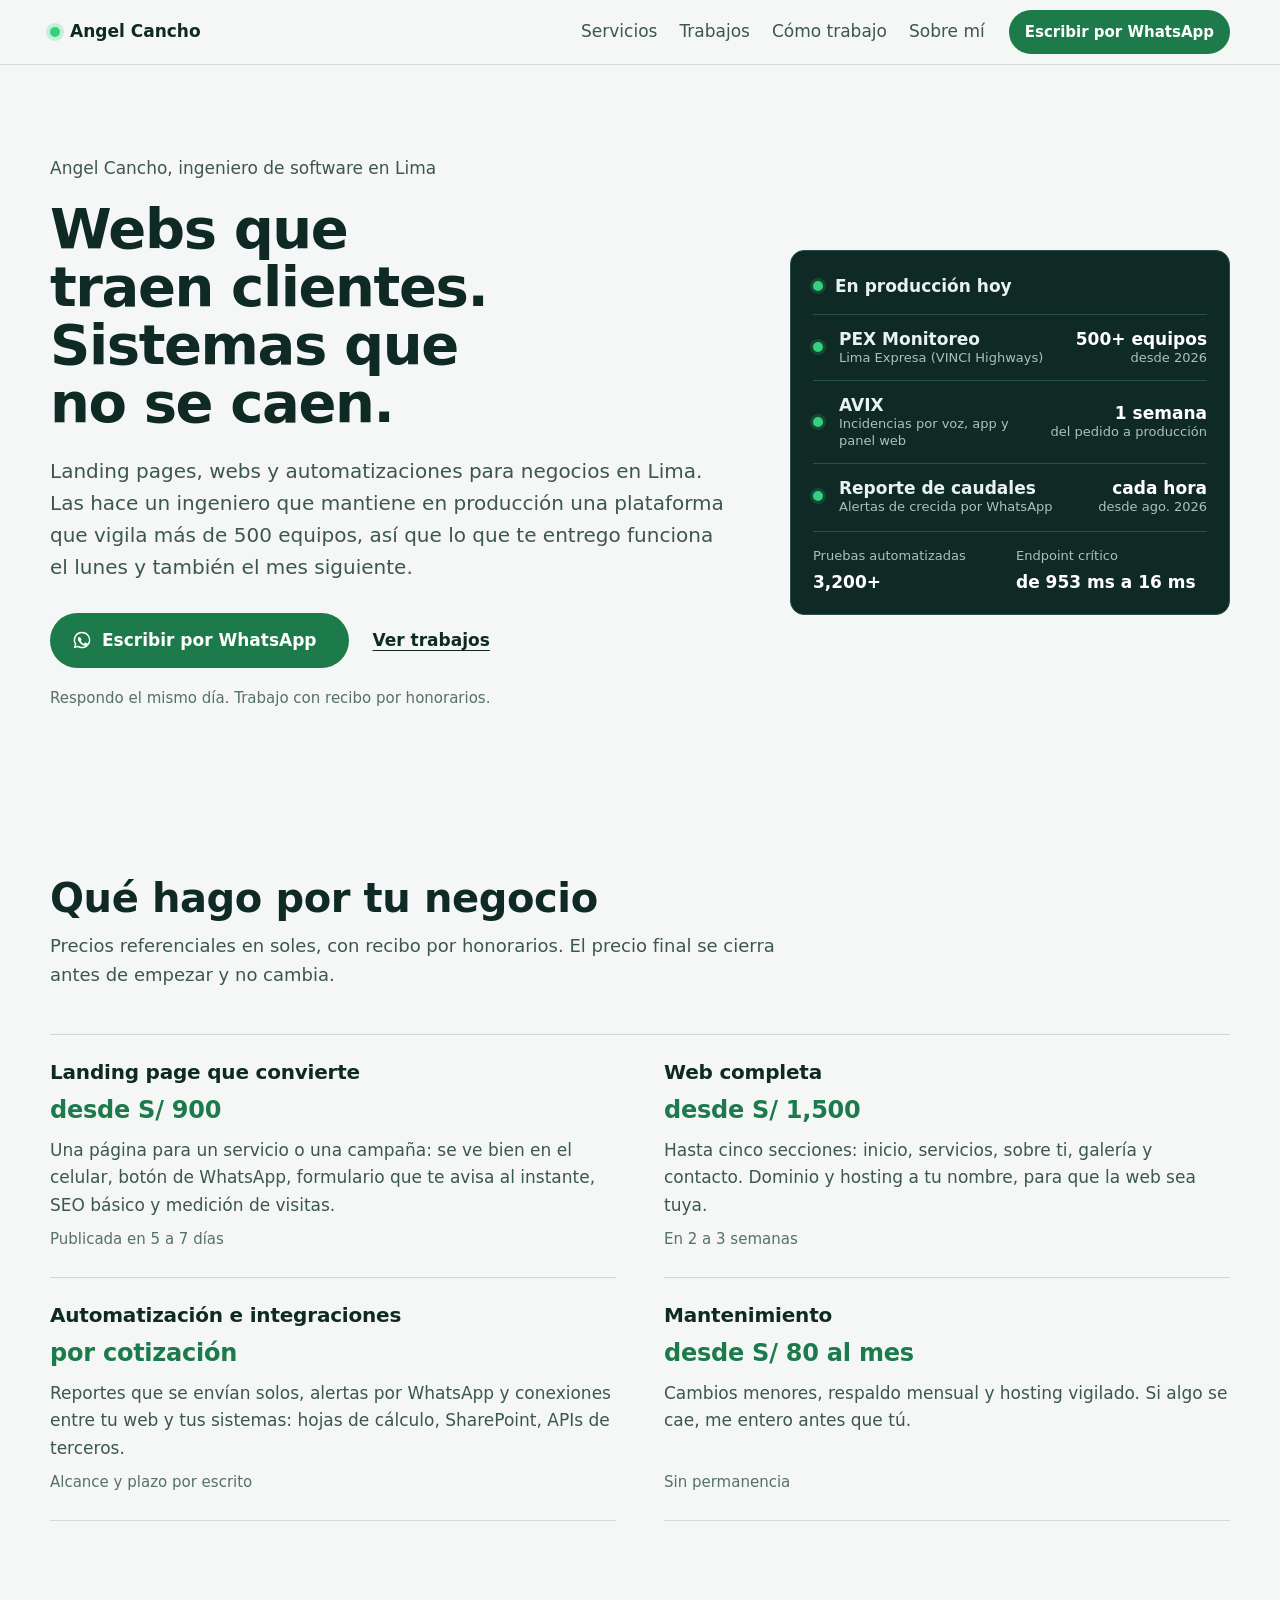
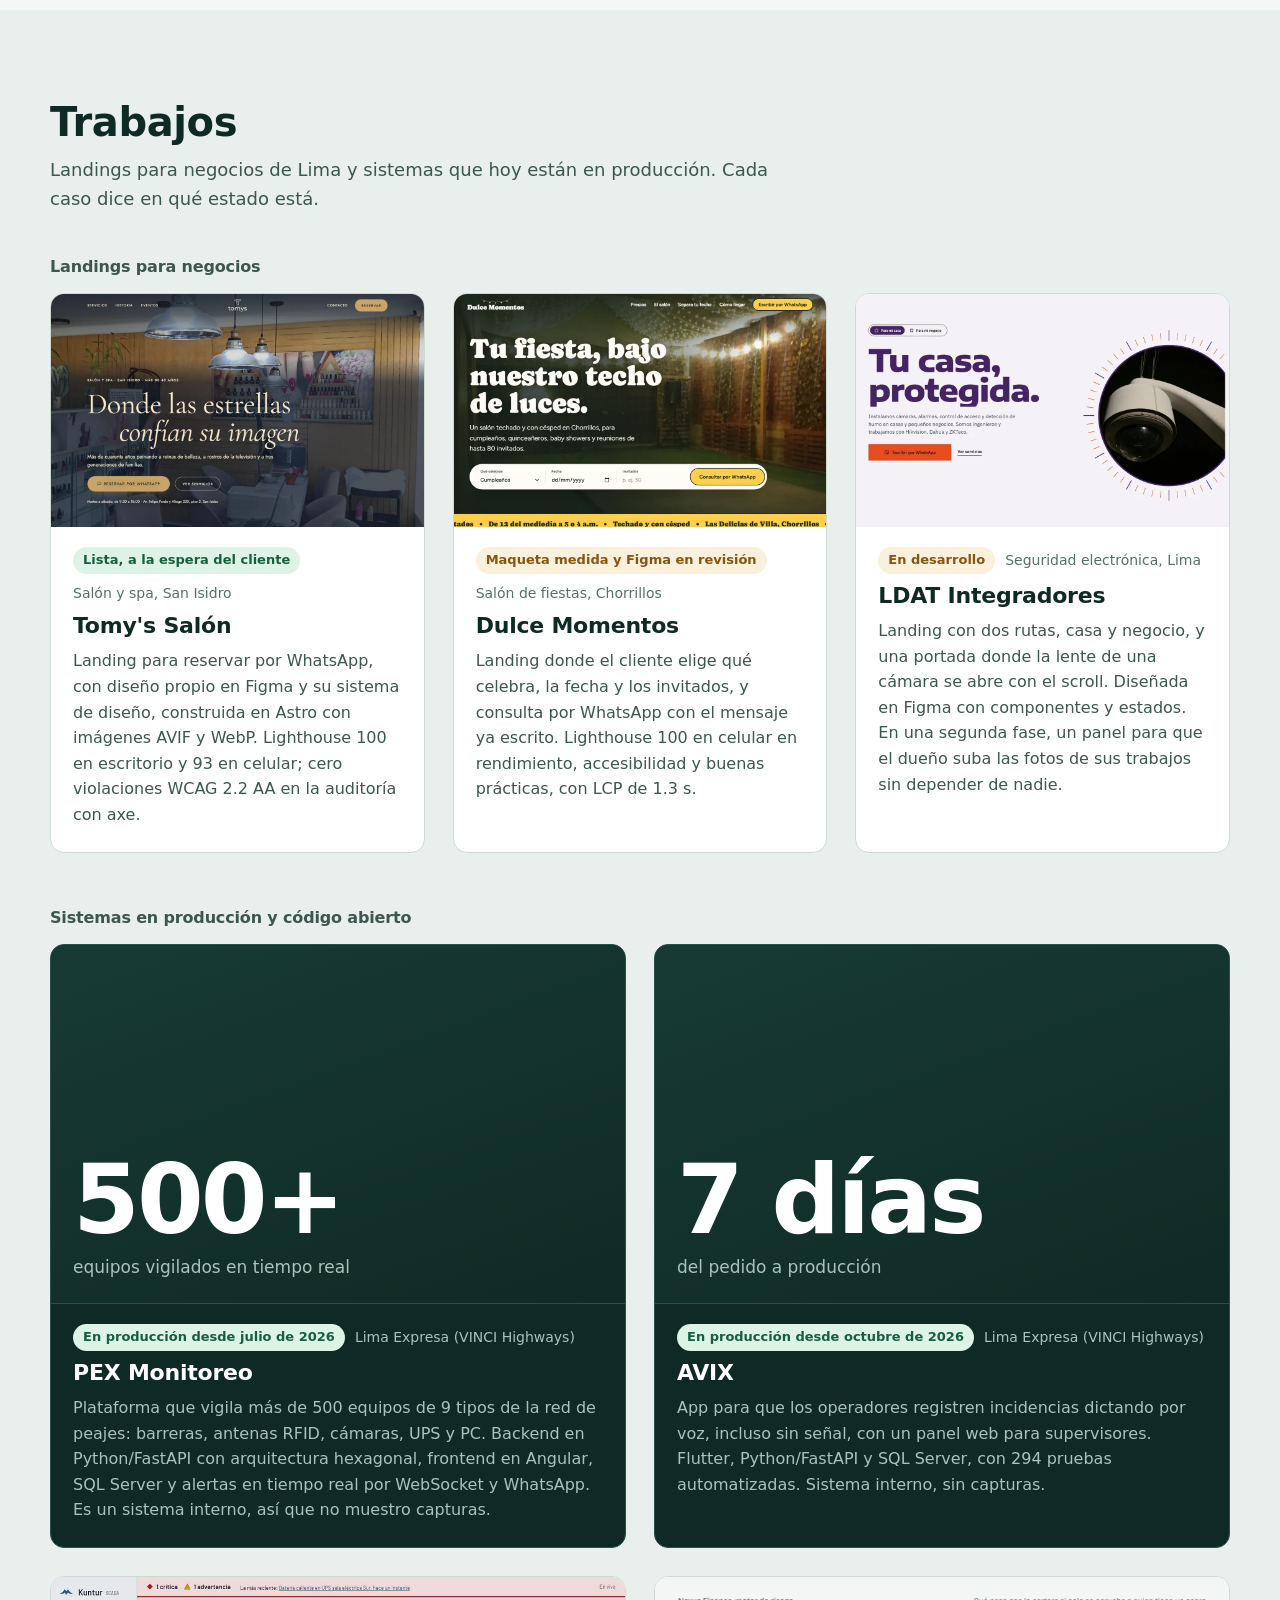
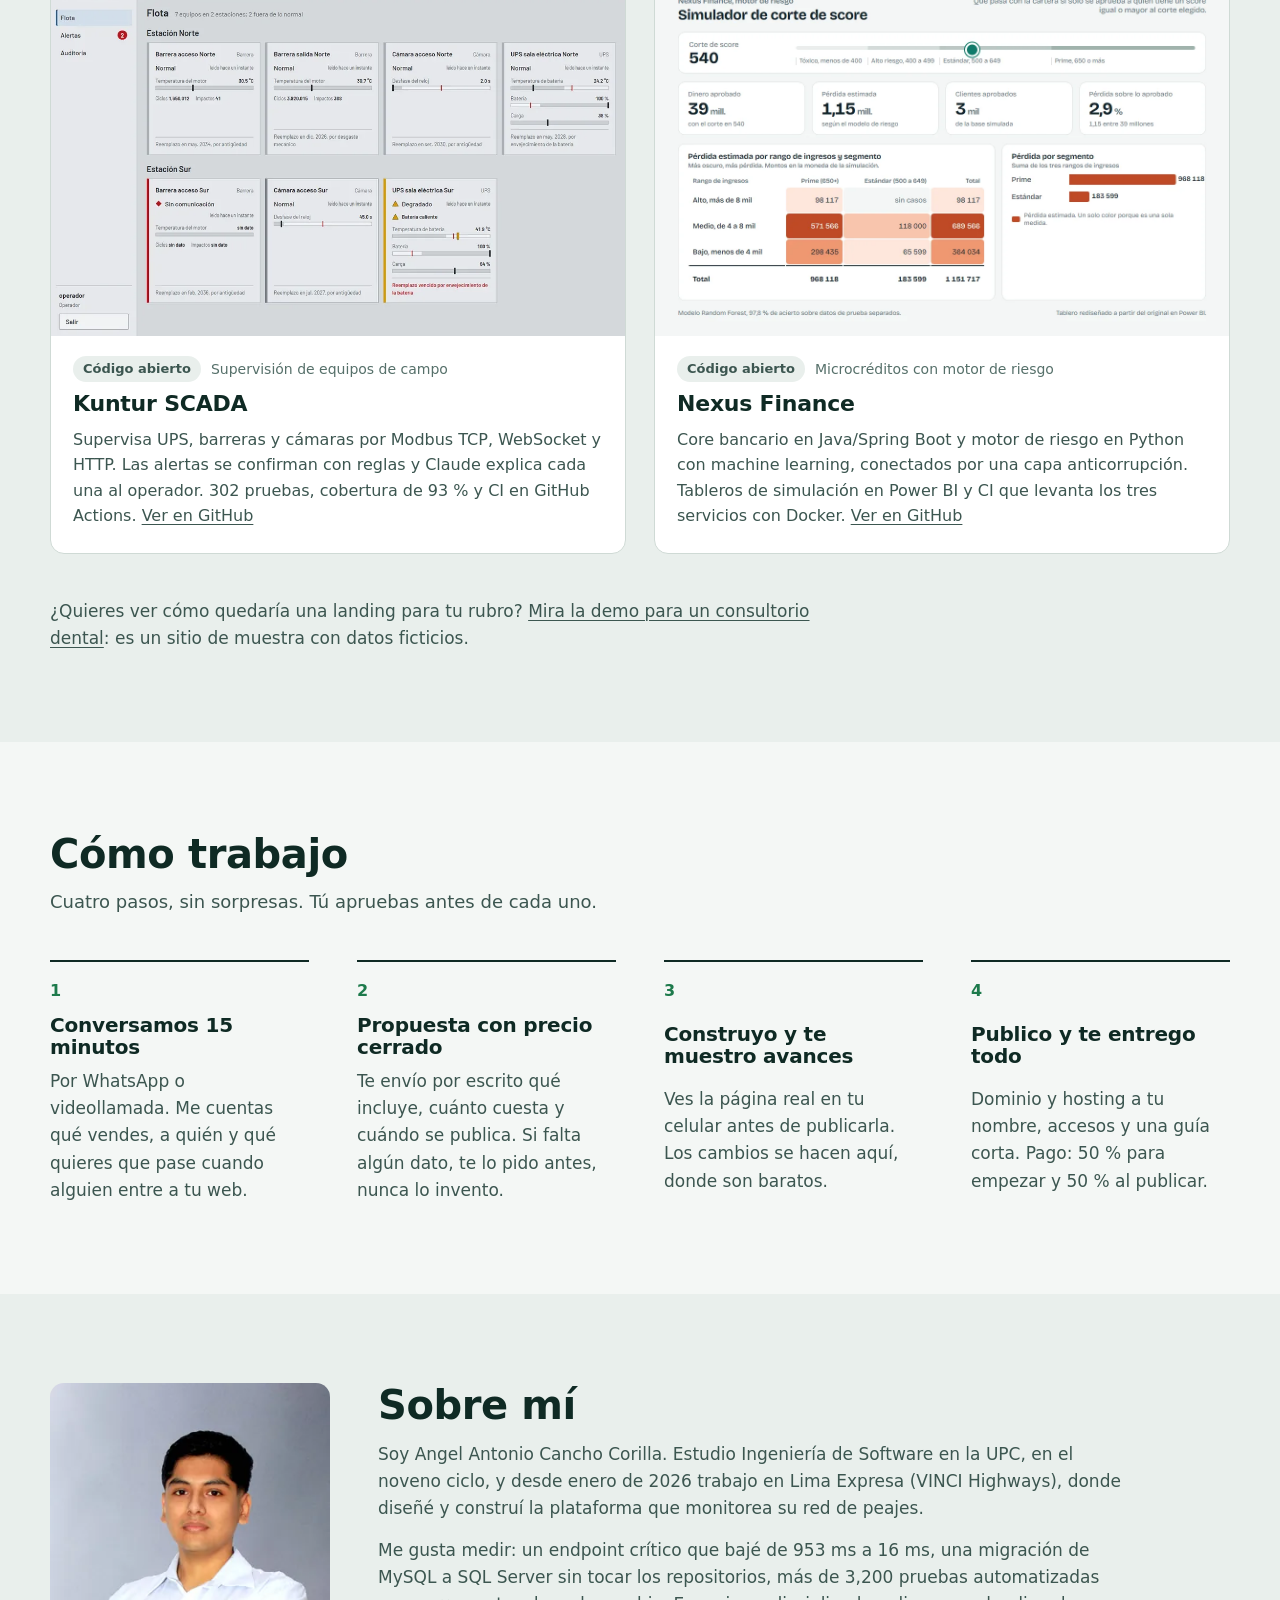
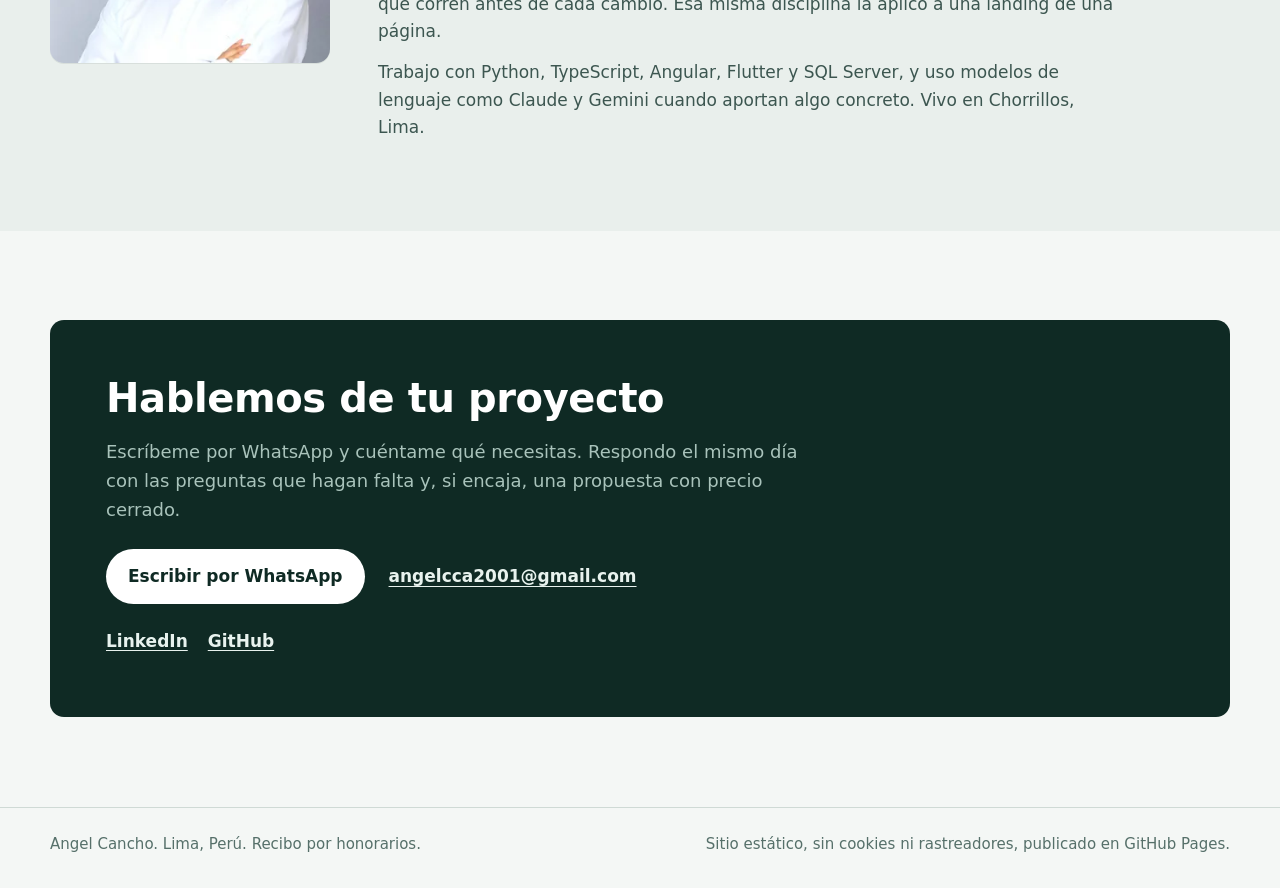
==== commit f02c2630: "PEX en producción desde julio de 2026; fuera las fuentes de la demo anterior Las dos Fraunces solo l" ====
--- a/index.html
+++ b/index.html
@@ -193,7 +193,7 @@
               <span class="caso__cifra-texto">equipos vigilados en tiempo real</span>
             </div>
             <div class="caso__texto">
-              <p class="caso__etiqueta"><span class="pastilla pastilla--verde">En producción</span> Lima Expresa (VINCI Highways)</p>
+              <p class="caso__etiqueta"><span class="pastilla pastilla--verde">En producción desde julio de 2026</span> Lima Expresa (VINCI Highways)</p>
               <h4>PEX Monitoreo</h4>
               <p>Plataforma que vigila más de 500 equipos de 9 tipos de la red de peajes: barreras, antenas RFID, cámaras, UPS y PC. Backend en Python/FastAPI con arquitectura hexagonal, frontend en Angular, SQL Server y alertas en tiempo real por WebSocket y WhatsApp. Es un sistema interno, así que no muestro capturas.</p>
             </div>
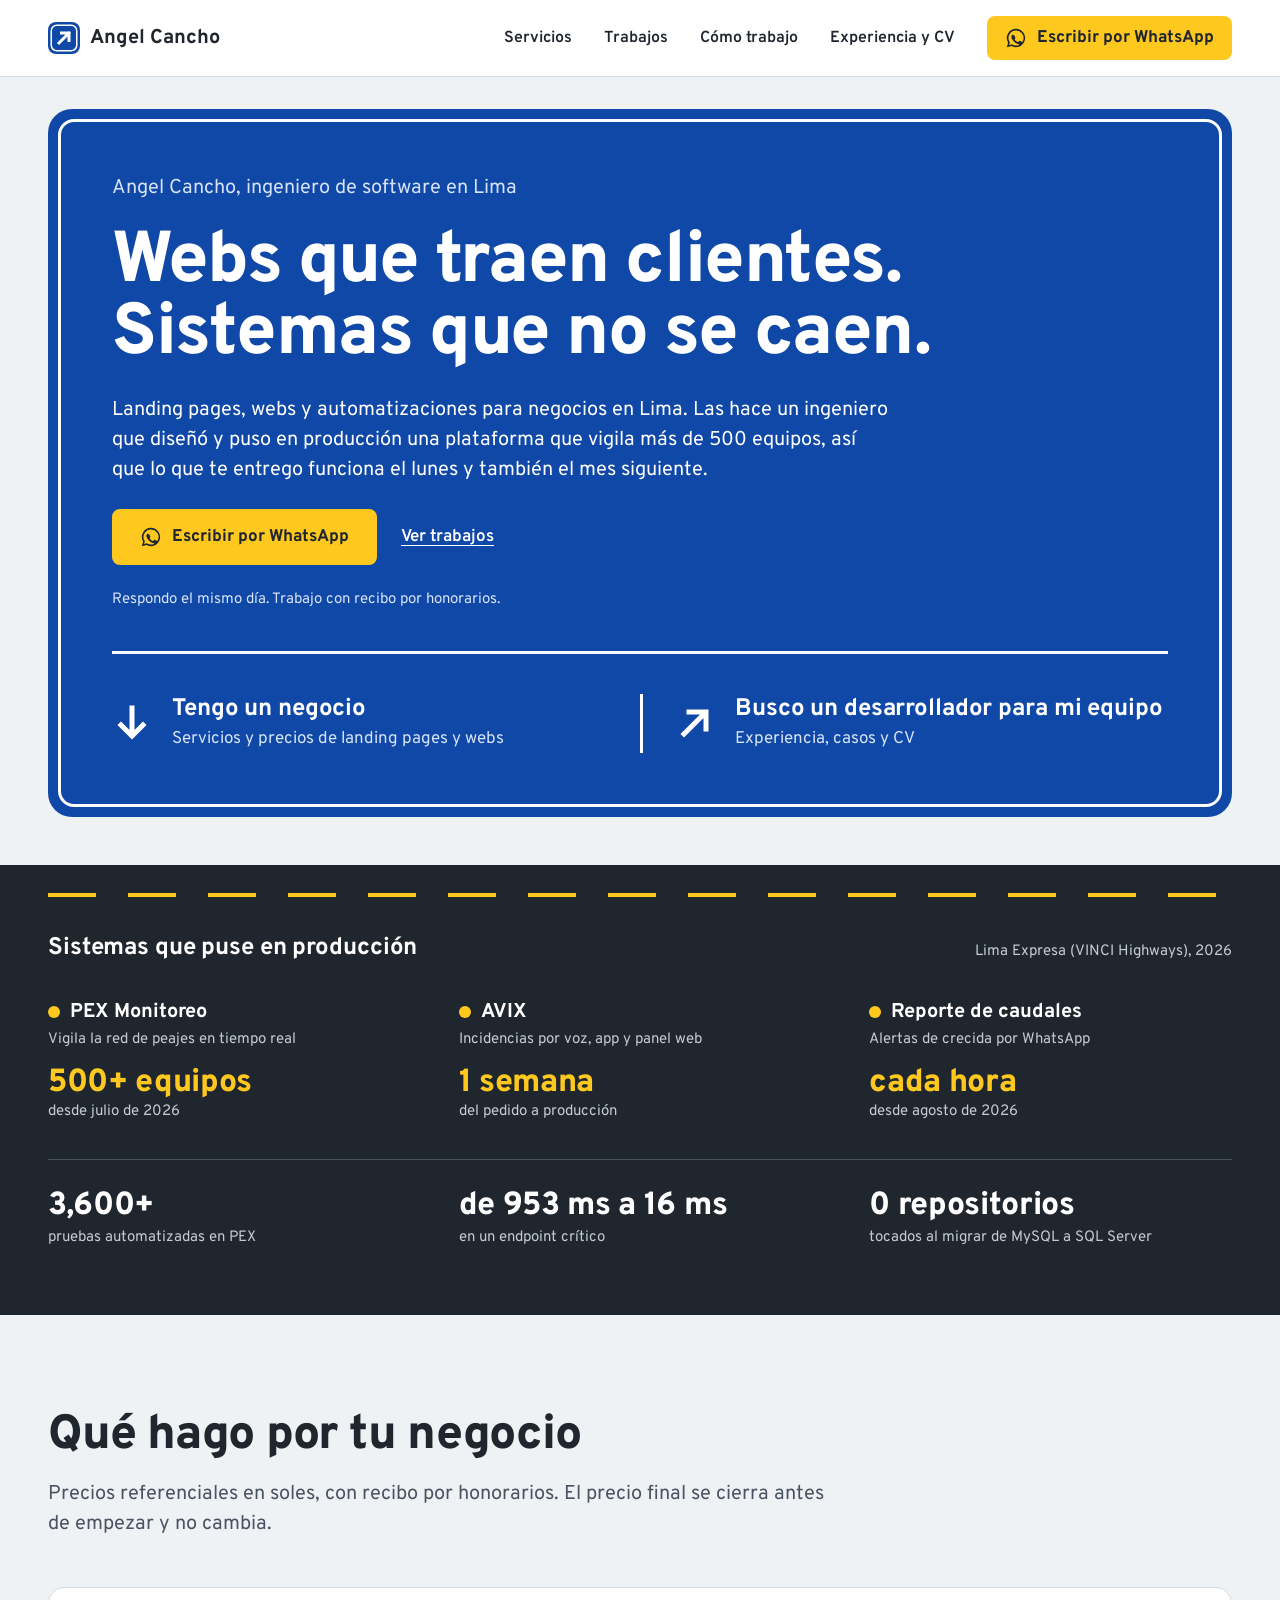
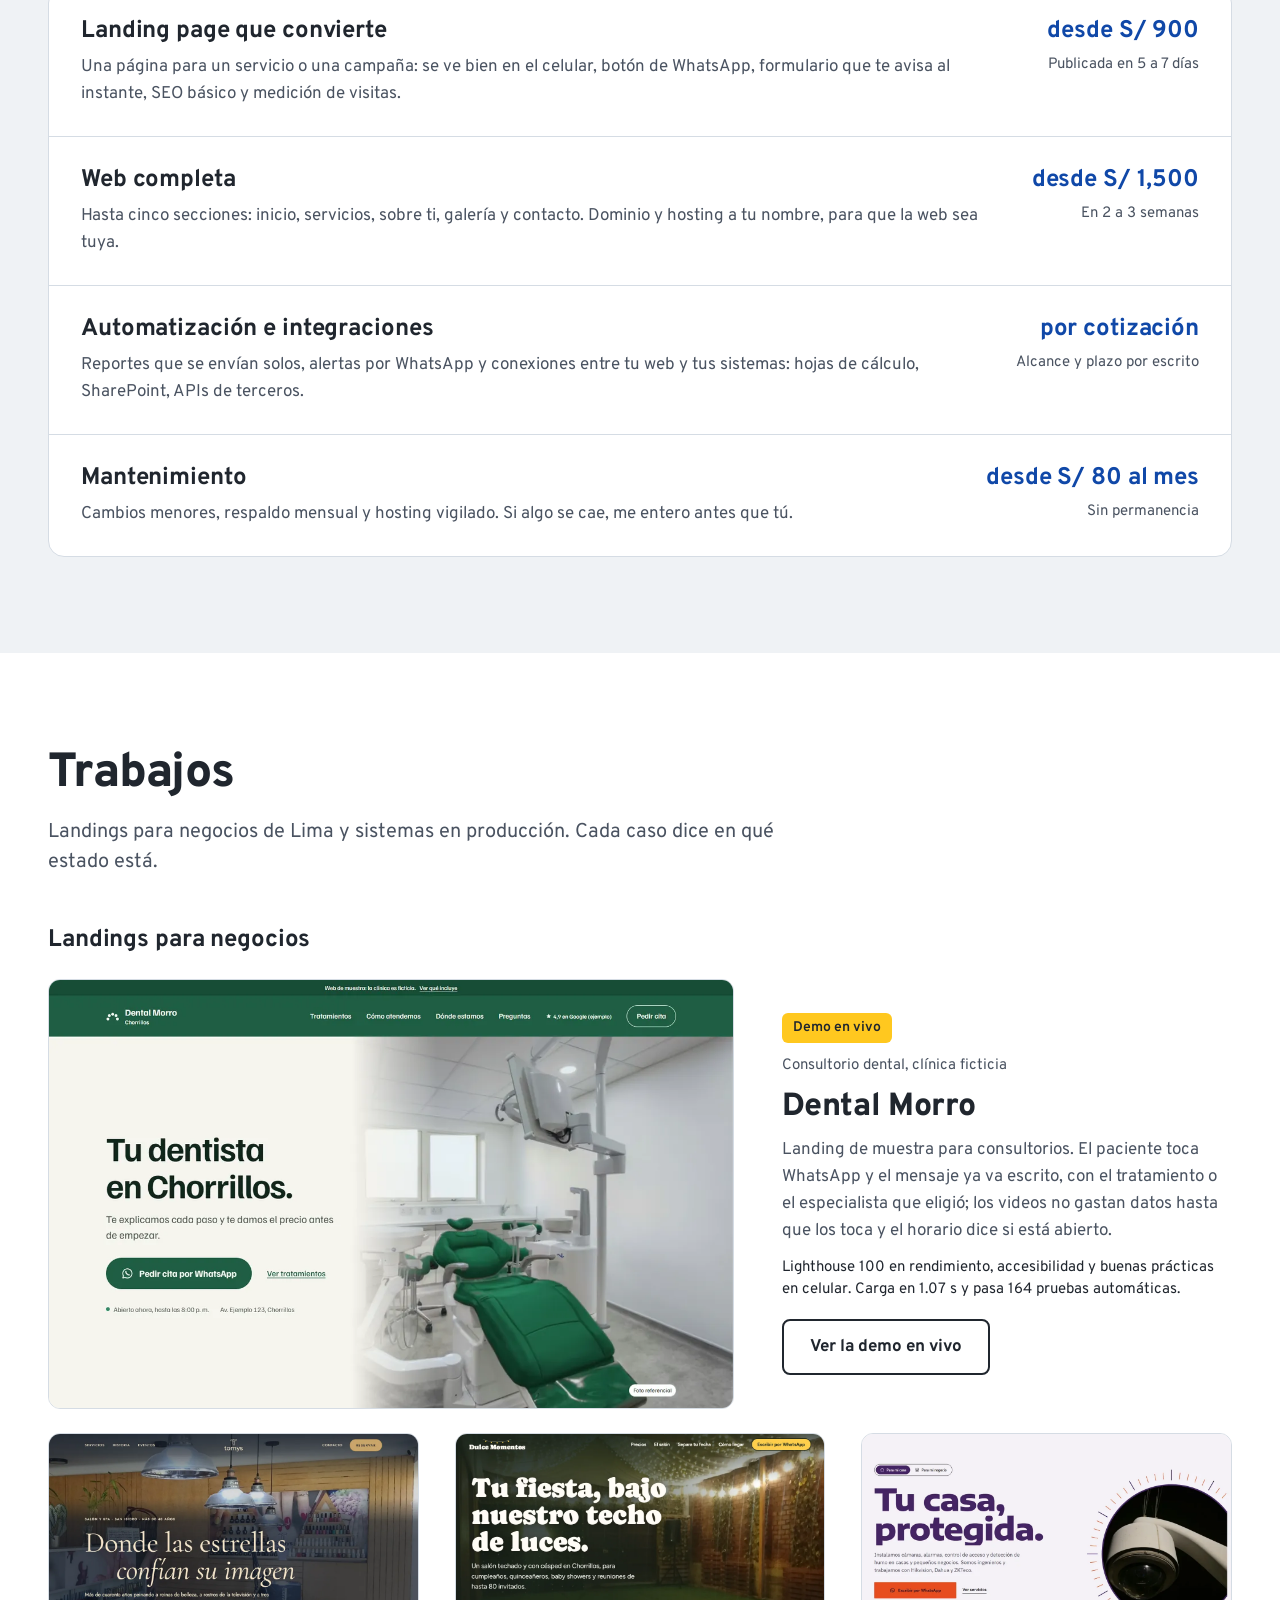
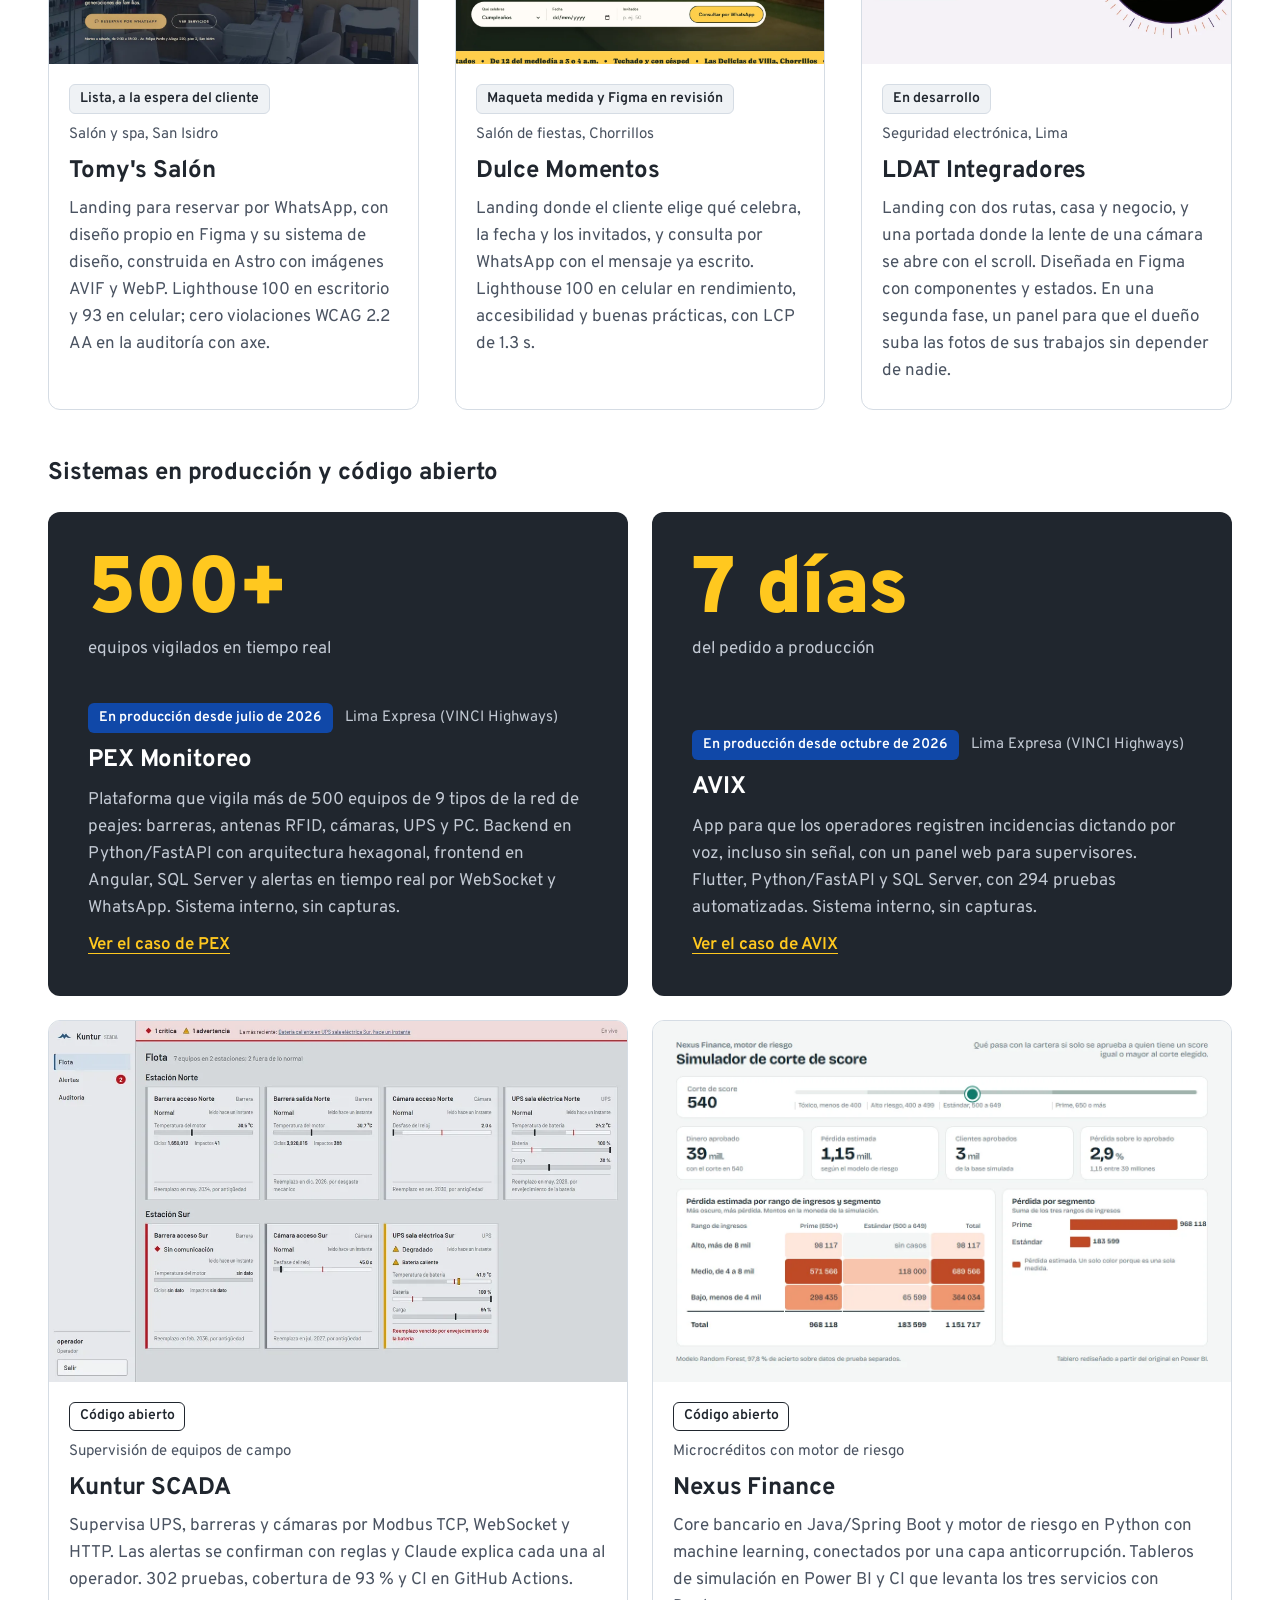
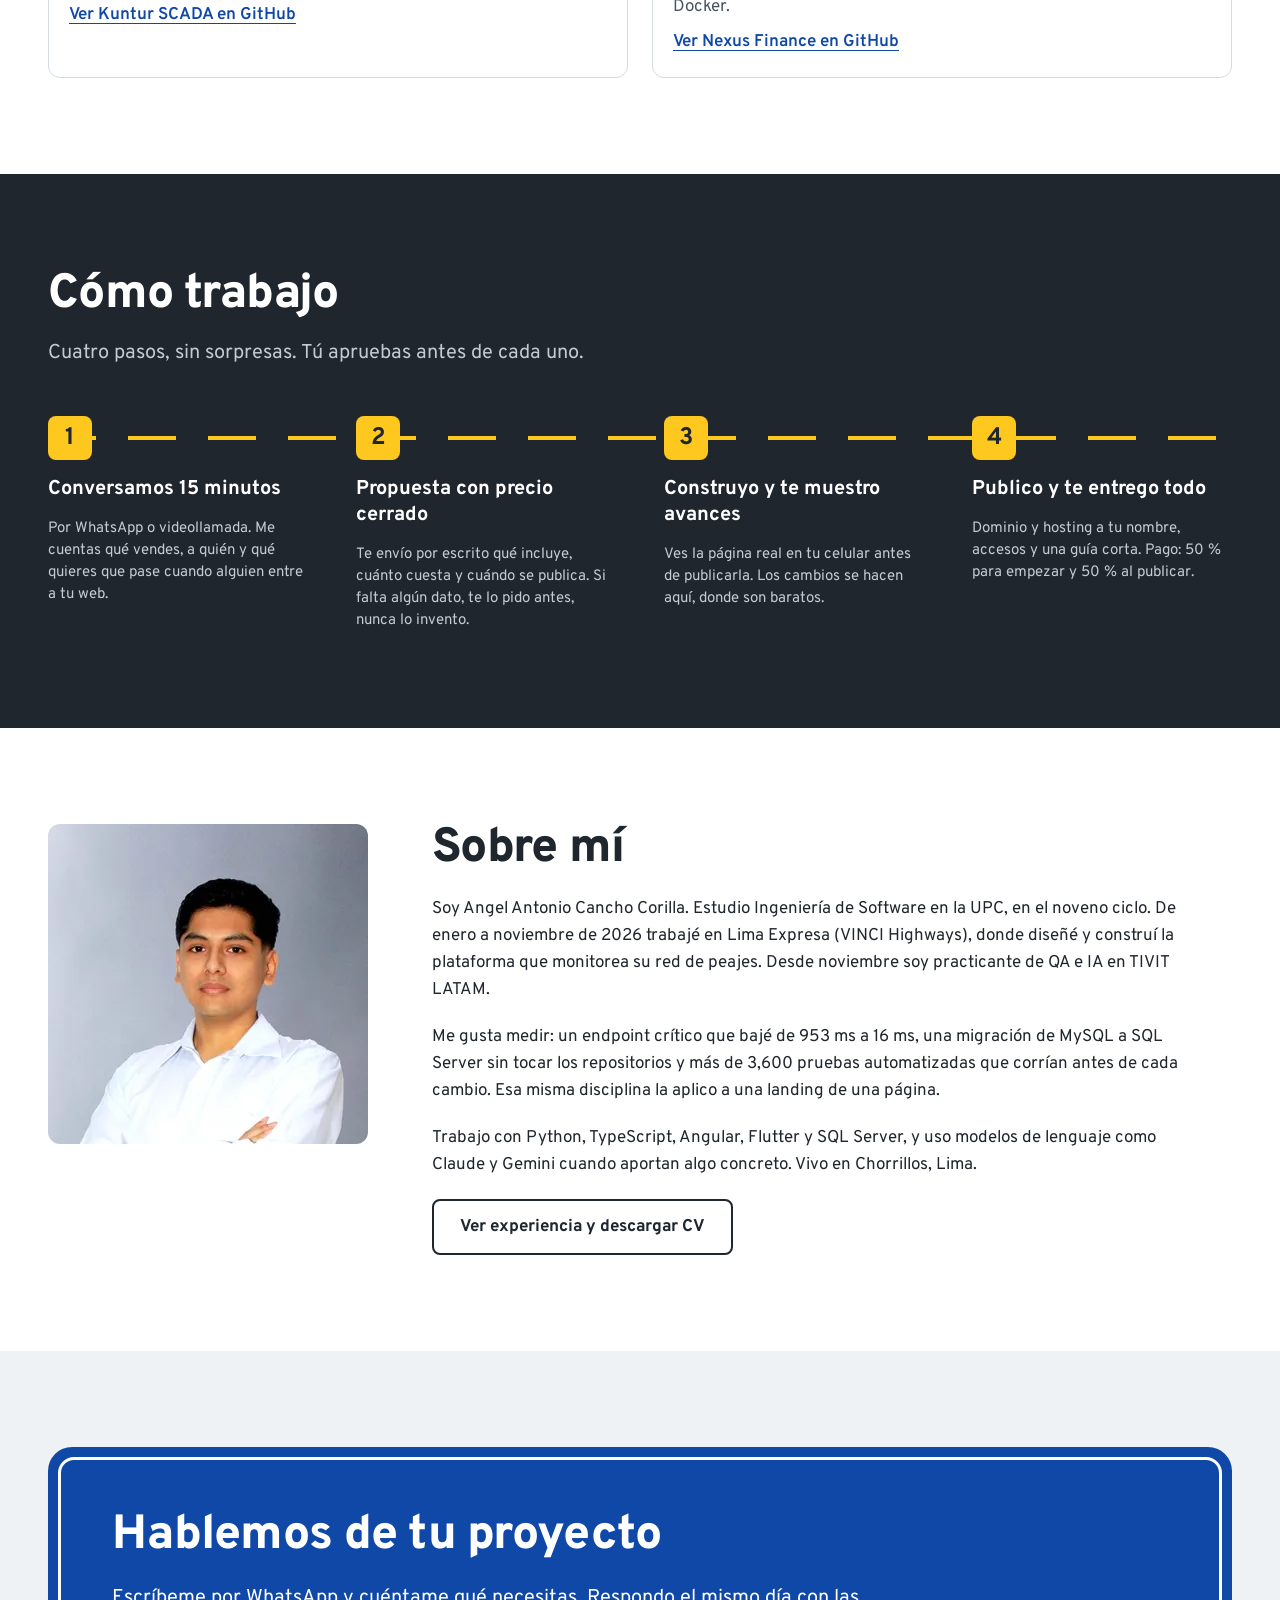
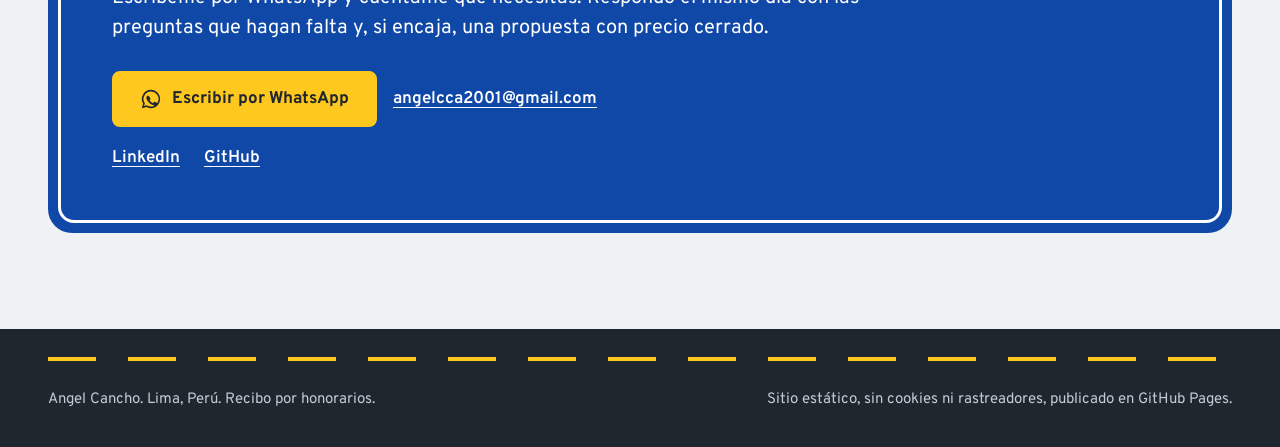
==== commit 8b2fa909: "Portafolio reconstruido: identidad propia, experiencia con CV y casos de PEX y AVIX Identidad de señ" ====
--- a/index.html
+++ b/index.html
@@ -4,22 +4,22 @@
   <meta charset="utf-8">
   <meta name="viewport" content="width=device-width, initial-scale=1">
   <title>Angel Cancho: landing pages y webs para negocios en Lima</title>
-  <meta name="description" content="Landing pages, webs y automatizaciones para negocios en Lima, con precio cerrado y entrega en días, por un ingeniero que mantiene sistemas en producción.">
+  <meta name="description" content="Landing pages, webs y automatizaciones para negocios en Lima, con precio cerrado. Las hace un ingeniero que puso en producción sistemas que vigilan 500+ equipos.">
   <link rel="canonical" href="https://angerlessdev.github.io/">
-  <meta name="theme-color" content="#0f2a24">
+  <meta name="theme-color" content="#1048a8">
   <meta property="og:type" content="website">
   <meta property="og:locale" content="es_PE">
   <meta property="og:title" content="Angel Cancho: landing pages y webs para negocios en Lima">
-  <meta property="og:description" content="Webs que traen clientes. Sistemas que no se caen. Landing pages, webs y automatizaciones para negocios en Lima.">
+  <meta property="og:description" content="Landing pages, webs y automatizaciones para negocios en Lima, con precio cerrado. Las hace un ingeniero que puso en producción sistemas que vigilan 500+ equipos.">
   <meta property="og:url" content="https://angerlessdev.github.io/">
   <meta property="og:image" content="https://angerlessdev.github.io/img/og.png">
   <meta property="og:image:width" content="1200">
   <meta property="og:image:height" content="630">
+  <meta property="og:image:alt" content="Angel Cancho, ingeniero de software en Lima. Webs que traen clientes. Sistemas que no se caen.">
   <meta name="twitter:card" content="summary_large_image">
-  <link rel="icon" href="favicon.svg" type="image/svg+xml">
-  <link rel="preload" href="fonts/bricolage-grotesque-latin.woff2" as="font" type="font/woff2" crossorigin>
-  <link rel="stylesheet" href="styles.css">
-  <script>document.documentElement.classList.add('js');</script>
+  <link rel="icon" href="/favicon.svg" type="image/svg+xml">
+  <link rel="preload" href="/fonts/overpass-latin.woff2" as="font" type="font/woff2" crossorigin>
+  <link rel="stylesheet" href="/styles.css">
   <script type="application/ld+json">
   {
     "@context": "https://schema.org",
@@ -36,271 +36,293 @@
   }
   </script>
 </head>
-<body>
+<body class="con-barra">
   <a class="saltar" href="#contenido">Saltar al contenido</a>
 
   <header class="cabecera">
     <div class="contenedor cabecera__fila">
-      <a class="marca" href="#inicio" aria-label="Angel Cancho, inicio">
-        <span class="marca__luz" aria-hidden="true"></span>
-        Angel Cancho
-      </a>
-      <nav class="nav" aria-label="Secciones">
+      <a class="marca" href="/" aria-label="Angel Cancho, inicio"><svg viewBox="0 0 32 32" aria-hidden="true" focusable="false"><rect width="32" height="32" rx="8" fill="#1048a8"/><rect x="3.25" y="3.25" width="25.5" height="25.5" rx="5.5" fill="none" stroke="#fff" stroke-width="1.5"/><path d="M11 21 21 11M13.5 11H21v7.5" fill="none" stroke="#fff" stroke-width="3" stroke-linecap="square"/></svg><span>Angel Cancho</span></a>
+      <nav class="nav" aria-label="Principal">
         <a href="#servicios">Servicios</a>
         <a href="#trabajos">Trabajos</a>
-        <a href="#proceso">Cómo trabajo</a>
-        <a href="#sobre-mi">Sobre mí</a>
+        <a class="nav__opcional" href="#proceso">Cómo trabajo</a>
+        <a href="/experiencia/">Experiencia y CV</a>
       </nav>
-      <a class="boton boton--chico" href="https://wa.me/51993339301?text=Hola%20Angel%2C%20vi%20tu%20web%20y%20quiero%20conversar%20sobre%20un%20proyecto." target="_blank" rel="noopener"><span class="boton__largo">Escribir por WhatsApp</span><span class="boton__corto">WhatsApp</span><span class="oculto"> (se abre en otra pestaña)</span></a>
+      <a class="boton boton--primario boton--chico cabecera__boton" href="https://wa.me/51993339301?text=Hola%20Angel%2C%20vi%20tu%20web%20y%20quiero%20conversar%20sobre%20un%20proyecto." target="_blank" rel="noopener"><svg viewBox="0 0 24 24" aria-hidden="true" focusable="false"><path d="M12 2a10 10 0 0 0-8.6 15.1L2 22l5-1.3A10 10 0 1 0 12 2Zm0 1.8a8.2 8.2 0 1 1-4.2 15.2l-.3-.2-3 .8.8-2.9-.2-.3A8.2 8.2 0 0 1 12 3.8Zm-3.3 4.4c-.2 0-.5 0-.7.3-.3.3-1 1-1 2.4s1 2.8 1.2 3c.1.2 2 3.2 5 4.3 2.4 1 2.9.8 3.4.7.5 0 1.7-.7 1.9-1.3.2-.7.2-1.2.2-1.3-.1-.1-.3-.2-.6-.3l-2-1c-.3-.1-.5-.2-.7.2l-.9 1.1c-.2.2-.3.2-.6.1a6.7 6.7 0 0 1-3.3-2.9c-.3-.4.2-.4.7-1.3.1-.2 0-.4 0-.5l-.9-2.2c-.2-.6-.5-.5-.7-.5h-.6Z"/></svg><span class="ancho">Escribir por WhatsApp</span><span class="angosto">WhatsApp</span><span class="oculto"> (se abre en otra pestaña)</span></a>
     </div>
   </header>
-  <nav class="nav-movil" aria-label="Secciones">
-    <a href="#servicios">Servicios</a>
-    <a href="#trabajos">Trabajos</a>
-    <a href="#proceso">Cómo trabajo</a>
-    <a href="#sobre-mi">Sobre mí</a>
-    <a href="#contacto">Contacto</a>
-  </nav>
 
   <main id="contenido">
-    <section class="hero" id="inicio">
-      <div class="contenedor hero__rejilla">
-        <div class="hero__texto">
-          <p class="hero__quien">Angel Cancho, ingeniero de software en Lima</p>
-          <h1 class="hero__titulo"><span>Webs que traen clientes.</span> <span>Sistemas que no se caen.</span></h1>
-          <p class="hero__bajada">Landing pages, webs y automatizaciones para negocios en Lima. Las hace un ingeniero que mantiene en producción una plataforma que vigila más de 500 equipos, así que lo que te entrego funciona el lunes y también el mes siguiente.</p>
-          <div class="hero__acciones">
-            <a class="boton" href="https://wa.me/51993339301?text=Hola%20Angel%2C%20vi%20tu%20web%20y%20quiero%20conversar%20sobre%20un%20proyecto." target="_blank" rel="noopener">
-              <svg class="icono" viewBox="0 0 24 24" aria-hidden="true"><path d="M12 2a10 10 0 0 0-8.6 15.1L2 22l5-1.3A10 10 0 1 0 12 2Zm0 1.8a8.2 8.2 0 1 1-4.2 15.2l-.3-.2-3 .8.8-2.9-.2-.3A8.2 8.2 0 0 1 12 3.8Zm-3.3 4.4c-.2 0-.5 0-.7.3-.3.3-1 1-1 2.4s1 2.8 1.2 3c.1.2 2 3.2 5 4.3 2.4 1 2.9.8 3.4.7.5 0 1.7-.7 1.9-1.3.2-.7.2-1.2.2-1.3-.1-.1-.3-.2-.6-.3l-2-1c-.3-.1-.5-.2-.7.2l-.9 1.1c-.2.2-.3.2-.6.1a6.7 6.7 0 0 1-3.3-2.9c-.3-.4.2-.4.7-1.3.1-.2 0-.4 0-.5l-.9-2.2c-.2-.6-.5-.5-.7-.5h-.6Z"/></svg>
-              Escribir por WhatsApp<span class="oculto"> (se abre en otra pestaña)</span>
-            </a>
-            <a class="enlace" href="#trabajos">Ver trabajos</a>
+    <section class="portada" id="inicio" aria-labelledby="titular">
+      <div class="portada__marco">
+        <div class="senal sobre-oscuro">
+          <div class="senal__borde">
+            <p class="portada__quien">Angel Cancho, ingeniero de software en Lima</p>
+            <h1 class="titular" id="titular"><span>Webs que traen clientes.</span> <span>Sistemas que no se caen.</span></h1>
+            <p class="portada__bajada">Landing pages, webs y automatizaciones para negocios en Lima. Las hace un ingeniero que diseñó y puso en producción una plataforma que vigila más de 500 equipos, así que lo que te entrego funciona el lunes y también el mes siguiente.</p>
+            <div class="portada__acciones">
+              <a class="boton boton--primario boton--lleno" href="https://wa.me/51993339301?text=Hola%20Angel%2C%20vi%20tu%20web%20y%20quiero%20conversar%20sobre%20un%20proyecto." target="_blank" rel="noopener"><svg viewBox="0 0 24 24" aria-hidden="true" focusable="false"><path d="M12 2a10 10 0 0 0-8.6 15.1L2 22l5-1.3A10 10 0 1 0 12 2Zm0 1.8a8.2 8.2 0 1 1-4.2 15.2l-.3-.2-3 .8.8-2.9-.2-.3A8.2 8.2 0 0 1 12 3.8Zm-3.3 4.4c-.2 0-.5 0-.7.3-.3.3-1 1-1 2.4s1 2.8 1.2 3c.1.2 2 3.2 5 4.3 2.4 1 2.9.8 3.4.7.5 0 1.7-.7 1.9-1.3.2-.7.2-1.2.2-1.3-.1-.1-.3-.2-.6-.3l-2-1c-.3-.1-.5-.2-.7.2l-.9 1.1c-.2.2-.3.2-.6.1a6.7 6.7 0 0 1-3.3-2.9c-.3-.4.2-.4.7-1.3.1-.2 0-.4 0-.5l-.9-2.2c-.2-.6-.5-.5-.7-.5h-.6Z"/></svg>Escribir por WhatsApp<span class="oculto"> (se abre en otra pestaña)</span></a>
+              <a class="enlace" href="#trabajos">Ver trabajos</a>
+            </div>
+            <p class="portada__nota chico">Respondo el mismo día. Trabajo con recibo por honorarios.</p>
+            <nav class="salidas" aria-label="Elige tu camino">
+              <a class="salida" href="#servicios"><svg viewBox="0 0 40 40" aria-hidden="true" focusable="false"><path d="M20 5v27M9 22l11 11 11-11" fill="none" stroke="currentColor" stroke-width="5" stroke-linecap="square"/></svg><span><span class="salida__titulo">Tengo un negocio</span><span class="salida__sub">Servicios y precios de landing pages y webs</span></span></a>
+              <a class="salida" href="/experiencia/"><svg viewBox="0 0 40 40" aria-hidden="true" focusable="false"><path d="M9 31 30 10M14 9h17v17" fill="none" stroke="currentColor" stroke-width="5" stroke-linecap="square"/></svg><span><span class="salida__titulo">Busco un desarrollador para mi equipo</span><span class="salida__sub">Experiencia, casos y CV</span></span></a>
+            </nav>
           </div>
-          <p class="hero__nota">Respondo el mismo día. Trabajo con recibo por honorarios.</p>
-        </div>
-
-        <aside class="tablero" aria-label="Sistemas que construí y están en producción">
-          <div class="tablero__cab">
-            <span class="luz luz--viva" style="--i:0" aria-hidden="true"></span>
-            <span>En producción hoy</span>
-          </div>
-          <ul class="tablero__lista">
-            <li class="tablero__fila">
-              <span class="luz" style="--i:1" aria-hidden="true"></span>
-              <div class="tablero__nombre"><strong>PEX Monitoreo</strong><span>Lima Expresa (VINCI Highways)</span></div>
-              <div class="tablero__dato"><strong>500+ equipos</strong><span>desde 2026</span></div>
-            </li>
-            <li class="tablero__fila">
-              <span class="luz" style="--i:2" aria-hidden="true"></span>
-              <div class="tablero__nombre"><strong>AVIX</strong><span>Incidencias por voz, app y panel web</span></div>
-              <div class="tablero__dato"><strong>1 semana</strong><span>del pedido a producción</span></div>
-            </li>
-            <li class="tablero__fila">
-              <span class="luz" style="--i:3" aria-hidden="true"></span>
-              <div class="tablero__nombre"><strong>Reporte de caudales</strong><span>Alertas de crecida por WhatsApp</span></div>
-              <div class="tablero__dato"><strong>cada hora</strong><span>desde ago. 2026</span></div>
-            </li>
-          </ul>
-          <dl class="tablero__pie">
-            <div><dt>Pruebas automatizadas</dt><dd>3,200+</dd></div>
-            <div><dt>Endpoint crítico</dt><dd>de 953&nbsp;ms a 16&nbsp;ms</dd></div>
-          </dl>
-        </aside>
-      </div>
-    </section>
-
-    <section class="seccion" id="servicios">
+        </div>
+      </div>
+    </section>
+
+    <section class="tablero sobre-oscuro" aria-labelledby="t-sistemas">
       <div class="contenedor">
-        <div class="seccion__cab">
-          <h2>Qué hago por tu negocio</h2>
-          <p>Precios referenciales en soles, con recibo por honorarios. El precio final se cierra antes de empezar y no cambia.</p>
-        </div>
-        <div class="servicios">
-          <article class="servicio">
-            <h3>Landing page que convierte</h3>
-            <p class="servicio__precio">desde S/ 900</p>
-            <p>Una página para un servicio o una campaña: se ve bien en el celular, botón de WhatsApp, formulario que te avisa al instante, SEO básico y medición de visitas.</p>
-            <p class="servicio__plazo">Publicada en 5 a 7 días</p>
-          </article>
-          <article class="servicio">
-            <h3>Web completa</h3>
-            <p class="servicio__precio">desde S/ 1,500</p>
-            <p>Hasta cinco secciones: inicio, servicios, sobre ti, galería y contacto. Dominio y hosting a tu nombre, para que la web sea tuya.</p>
-            <p class="servicio__plazo">En 2 a 3 semanas</p>
-          </article>
-          <article class="servicio">
-            <h3>Automatización e integraciones</h3>
-            <p class="servicio__precio">por cotización</p>
-            <p>Reportes que se envían solos, alertas por WhatsApp y conexiones entre tu web y tus sistemas: hojas de cálculo, SharePoint, APIs de terceros.</p>
-            <p class="servicio__plazo">Alcance y plazo por escrito</p>
-          </article>
-          <article class="servicio">
-            <h3>Mantenimiento</h3>
-            <p class="servicio__precio">desde S/ 80 al mes</p>
-            <p>Cambios menores, respaldo mensual y hosting vigilado. Si algo se cae, me entero antes que tú.</p>
-            <p class="servicio__plazo">Sin permanencia</p>
-          </article>
-        </div>
-      </div>
-    </section>
-
-    <section class="seccion seccion--alterna" id="trabajos">
+        <div class="carril" aria-hidden="true"></div>
+        <div class="tablero__titulo">
+          <h2 class="subtitulo" id="t-sistemas">Sistemas que puse en producción</h2>
+          <span class="chico">Lima Expresa (VINCI Highways), 2026</span>
+        </div>
+        <ul class="sistemas">
+          <li class="sistema">
+            <h3 class="sistema__nombre"><span class="luz" aria-hidden="true"></span>PEX Monitoreo</h3>
+            <p class="sistema__desc chico">Vigila la red de peajes en tiempo real</p>
+            <p class="sistema__cifra"><strong>500+ equipos</strong> <span class="chico">desde julio de 2026</span></p>
+          </li>
+          <li class="sistema">
+            <h3 class="sistema__nombre"><span class="luz" aria-hidden="true"></span>AVIX</h3>
+            <p class="sistema__desc chico">Incidencias por voz, app y panel web</p>
+            <p class="sistema__cifra"><strong>1 semana</strong> <span class="chico">del pedido a producción</span></p>
+          </li>
+          <li class="sistema">
+            <h3 class="sistema__nombre"><span class="luz" aria-hidden="true"></span>Reporte de caudales</h3>
+            <p class="sistema__desc chico">Alertas de crecida por WhatsApp</p>
+            <p class="sistema__cifra"><strong>cada hora</strong> <span class="chico">desde agosto de 2026</span></p>
+          </li>
+        </ul>
+        <ul class="medidas">
+          <li class="medida"><strong>3,600+</strong> <span class="chico">pruebas automatizadas en PEX</span></li>
+          <li class="medida"><strong>de 953&nbsp;ms a 16&nbsp;ms</strong> <span class="chico">en un endpoint crítico</span></li>
+          <li class="medida"><strong>0 repositorios</strong> <span class="chico">tocados al migrar de MySQL a SQL Server</span></li>
+        </ul>
+      </div>
+    </section>
+
+    <section class="seccion seccion--concreto" id="servicios" aria-labelledby="t-servicios">
       <div class="contenedor">
-        <div class="seccion__cab">
-          <h2>Trabajos</h2>
-          <p>Landings para negocios de Lima y sistemas que hoy están en producción. Cada caso dice en qué estado está.</p>
-        </div>
-
-        <h3 class="subtitulo">Landings para negocios</h3>
-        <div class="casos">
-          <article class="caso">
-            <a class="caso__imagen" href="img/caso-tomys.webp" target="_blank" rel="noopener" aria-label="Ver captura grande de la landing de Tomy's Salón (se abre en otra pestaña)">
-              <img src="img/caso-tomys.webp" width="1200" height="750" alt="Portada de la landing de Tomy's Salón: foto del salón con el titular «Donde las estrellas confían su imagen» y el botón «Reservar por WhatsApp»." loading="lazy">
-            </a>
-            <div class="caso__texto">
-              <p class="caso__etiqueta"><span class="pastilla pastilla--verde">Lista, a la espera del cliente</span> Salón y spa, San Isidro</p>
-              <h4>Tomy's Salón</h4>
-              <p>Landing para reservar por WhatsApp, con diseño propio en Figma y su sistema de diseño, construida en Astro con imágenes AVIF y WebP. Lighthouse 100 en escritorio y 93 en celular; cero violaciones WCAG 2.2 AA en la auditoría con axe.</p>
+        <div class="seccion__cabeza">
+          <h2 class="titulo" id="t-servicios">Qué hago por tu negocio</h2>
+          <p class="bajada">Precios referenciales en soles, con recibo por honorarios. El precio final se cierra antes de empezar y no cambia.</p>
+        </div>
+        <ul class="tarifario">
+          <li class="tarifa">
+            <h3 class="tarifa__nombre">Landing page que convierte</h3>
+            <p class="tarifa__precio">desde S/&nbsp;900</p>
+            <p class="tarifa__desc">Una página para un servicio o una campaña: se ve bien en el celular, botón de WhatsApp, formulario que te avisa al instante, SEO básico y medición de visitas.</p>
+            <p class="tarifa__plazo chico">Publicada en 5 a 7 días</p>
+          </li>
+          <li class="tarifa">
+            <h3 class="tarifa__nombre">Web completa</h3>
+            <p class="tarifa__precio">desde S/&nbsp;1,500</p>
+            <p class="tarifa__desc">Hasta cinco secciones: inicio, servicios, sobre ti, galería y contacto. Dominio y hosting a tu nombre, para que la web sea tuya.</p>
+            <p class="tarifa__plazo chico">En 2 a 3 semanas</p>
+          </li>
+          <li class="tarifa">
+            <h3 class="tarifa__nombre">Automatización e integraciones</h3>
+            <p class="tarifa__precio">por cotización</p>
+            <p class="tarifa__desc">Reportes que se envían solos, alertas por WhatsApp y conexiones entre tu web y tus sistemas: hojas de cálculo, SharePoint, APIs de terceros.</p>
+            <p class="tarifa__plazo chico">Alcance y plazo por escrito</p>
+          </li>
+          <li class="tarifa">
+            <h3 class="tarifa__nombre">Mantenimiento</h3>
+            <p class="tarifa__precio">desde S/&nbsp;80 al mes</p>
+            <p class="tarifa__desc">Cambios menores, respaldo mensual y hosting vigilado. Si algo se cae, me entero antes que tú.</p>
+            <p class="tarifa__plazo chico">Sin permanencia</p>
+          </li>
+        </ul>
+      </div>
+    </section>
+
+    <section class="seccion" id="trabajos" aria-labelledby="t-trabajos">
+      <div class="contenedor">
+        <div class="seccion__cabeza">
+          <h2 class="titulo" id="t-trabajos">Trabajos</h2>
+          <p class="bajada">Landings para negocios de Lima y sistemas en producción. Cada caso dice en qué estado está.</p>
+        </div>
+        <div class="grupo">
+          <h3 class="subtitulo grupo__titulo">Landings para negocios</h3>
+          <article class="destacado">
+            <div class="marco-img"><img src="/img/caso-dental-morro.webp" width="1200" height="750" alt="Portada de la demo Dental Morro: el titular «Tu dentista en Chorrillos», el botón «Pedir cita por WhatsApp» y la foto de un consultorio con un sillón verde." loading="lazy" decoding="async"></div>
+            <div class="destacado__texto">
+              <span class="estado estado--demo">Demo en vivo</span>
+              <p class="chico suave">Consultorio dental, clínica ficticia</p>
+              <h4 class="destacado__nombre">Dental Morro</h4>
+              <p class="suave">Landing de muestra para consultorios. El paciente toca WhatsApp y el mensaje ya va escrito, con el tratamiento o el especialista que eligió; los videos no gastan datos hasta que los toca y el horario dice si está abierto.</p>
+              <p class="destacado__medida chico">Lighthouse 100 en rendimiento, accesibilidad y buenas prácticas en celular. Carga en 1.07&nbsp;s y pasa 164 pruebas automáticas.</p>
+              <a class="boton boton--secundario boton--lleno" href="/demo-dental/">Ver la demo en vivo</a>
             </div>
           </article>
-          <article class="caso">
-            <a class="caso__imagen" href="img/caso-dulce-momentos.webp" target="_blank" rel="noopener" aria-label="Ver captura grande de la landing de Dulce Momentos (se abre en otra pestaña)">
-              <img src="img/caso-dulce-momentos.webp" width="1200" height="750" alt="Portada de la landing de Dulce Momentos: el salón de fiestas con techo de luces, el titular «Tu fiesta, bajo nuestro techo de luces» y un formulario para consultar la fecha por WhatsApp." loading="lazy">
-            </a>
-            <div class="caso__texto">
-              <p class="caso__etiqueta"><span class="pastilla pastilla--ambar">Maqueta medida y Figma en revisión</span> Salón de fiestas, Chorrillos</p>
-              <h4>Dulce Momentos</h4>
-              <p>Landing donde el cliente elige qué celebra, la fecha y los invitados, y consulta por WhatsApp con el mensaje ya escrito. Lighthouse 100 en celular en rendimiento, accesibilidad y buenas prácticas, con LCP de 1.3 s.</p>
+          <ul class="tarjetas tarjetas--3">
+            <li class="trabajo">
+              <img src="/img/caso-tomys.webp" width="1200" height="750" alt="Portada de la landing de Tomy's Salón: foto del salón con el titular «Donde las estrellas confían su imagen» y el botón «Reservar por WhatsApp»." loading="lazy" decoding="async">
+              <div class="trabajo__cuerpo">
+                <span class="estado estado--curso">Lista, a la espera del cliente</span>
+                <p class="chico suave">Salón y spa, San Isidro</p>
+                <h4 class="subtitulo">Tomy's Salón</h4>
+                <p class="trabajo__texto">Landing para reservar por WhatsApp, con diseño propio en Figma y su sistema de diseño, construida en Astro con imágenes AVIF y WebP. Lighthouse 100 en escritorio y 93 en celular; cero violaciones WCAG 2.2 AA en la auditoría con axe.</p>
+              </div>
+            </li>
+            <li class="trabajo">
+              <img src="/img/caso-dulce-momentos.webp" width="1200" height="750" alt="Portada de la landing de Dulce Momentos: el salón de fiestas con techo de luces, el titular «Tu fiesta, bajo nuestro techo de luces» y un formulario para consultar la fecha por WhatsApp." loading="lazy" decoding="async">
+              <div class="trabajo__cuerpo">
+                <span class="estado estado--curso">Maqueta medida y Figma en revisión</span>
+                <p class="chico suave">Salón de fiestas, Chorrillos</p>
+                <h4 class="subtitulo">Dulce Momentos</h4>
+                <p class="trabajo__texto">Landing donde el cliente elige qué celebra, la fecha y los invitados, y consulta por WhatsApp con el mensaje ya escrito. Lighthouse 100 en celular en rendimiento, accesibilidad y buenas prácticas, con LCP de 1.3&nbsp;s.</p>
+              </div>
+            </li>
+            <li class="trabajo">
+              <img src="/img/caso-ldat.webp" width="1200" height="750" alt="Portada de la landing de LDAT Integradores: el titular «Tu casa, protegida», un selector para casa o negocio, el botón «Escribir por WhatsApp» y una cámara de seguridad dentro de la lente." loading="lazy" decoding="async">
+              <div class="trabajo__cuerpo">
+                <span class="estado estado--curso">En desarrollo</span>
+                <p class="chico suave">Seguridad electrónica, Lima</p>
+                <h4 class="subtitulo">LDAT Integradores</h4>
+                <p class="trabajo__texto">Landing con dos rutas, casa y negocio, y una portada donde la lente de una cámara se abre con el scroll. Diseñada en Figma con componentes y estados. En una segunda fase, un panel para que el dueño suba las fotos de sus trabajos sin depender de nadie.</p>
+              </div>
+            </li>
+          </ul>
+        </div>
+        <div class="grupo">
+          <h3 class="subtitulo grupo__titulo">Sistemas en producción y código abierto</h3>
+          <div class="casos">
+            <article class="caso sobre-oscuro">
+              <div>
+                <p class="caso__cifra">500+</p>
+                <p class="caso__leyenda">equipos vigilados en tiempo real</p>
+              </div>
+              <div class="caso__ficha">
+                <p class="caso__estado"><span class="estado estado--produccion">En producción desde julio de 2026</span> <span class="caso__cliente chico">Lima Expresa (VINCI Highways)</span></p>
+                <h4 class="subtitulo">PEX Monitoreo</h4>
+                <p class="caso__texto">Plataforma que vigila más de 500 equipos de 9 tipos de la red de peajes: barreras, antenas RFID, cámaras, UPS y PC. Backend en Python/FastAPI con arquitectura hexagonal, frontend en Angular, SQL Server y alertas en tiempo real por WebSocket y WhatsApp. Sistema interno, sin capturas.</p>
+                <a class="enlace" href="/casos/pex/">Ver el caso de PEX</a>
+              </div>
+            </article>
+            <article class="caso sobre-oscuro">
+              <div>
+                <p class="caso__cifra">7 días</p>
+                <p class="caso__leyenda">del pedido a producción</p>
+              </div>
+              <div class="caso__ficha">
+                <p class="caso__estado"><span class="estado estado--produccion">En producción desde octubre de 2026</span> <span class="caso__cliente chico">Lima Expresa (VINCI Highways)</span></p>
+                <h4 class="subtitulo">AVIX</h4>
+                <p class="caso__texto">App para que los operadores registren incidencias dictando por voz, incluso sin señal, con un panel web para supervisores. Flutter, Python/FastAPI y SQL Server, con 294 pruebas automatizadas. Sistema interno, sin capturas.</p>
+                <a class="enlace" href="/casos/avix/">Ver el caso de AVIX</a>
+              </div>
+            </article>
+          </div>
+          <ul class="tarjetas">
+            <li class="trabajo">
+              <img src="/img/caso-kuntur.webp" width="1080" height="675" alt="Pantalla de flota de Kuntur SCADA: tarjetas de barreras, cámaras y UPS con su estado, temperatura y fecha estimada de reemplazo." loading="lazy" decoding="async">
+              <div class="trabajo__cuerpo">
+                <span class="estado estado--abierto">Código abierto</span>
+                <p class="chico suave">Supervisión de equipos de campo</p>
+                <h4 class="subtitulo">Kuntur SCADA</h4>
+                <p class="trabajo__texto">Supervisa UPS, barreras y cámaras por Modbus TCP, WebSocket y HTTP. Las alertas se confirman con reglas y Claude explica cada una al operador. 302 pruebas, cobertura de 93&nbsp;% y CI en GitHub Actions.</p>
+                <a class="enlace" href="https://github.com/angerlessdev/kuntur-scada" target="_blank" rel="noopener">Ver Kuntur SCADA en GitHub<span class="oculto"> (se abre en otra pestaña)</span></a>
+              </div>
+            </li>
+            <li class="trabajo">
+              <img src="/img/caso-nexus.webp" width="1200" height="750" alt="Tablero del simulador de corte de score de Nexus Finance: con el corte en 540, 39 millones aprobados, 1,15 millones de pérdida estimada y 3 mil clientes, más la matriz de pérdida por rango de ingresos y segmento." loading="lazy" decoding="async">
+              <div class="trabajo__cuerpo">
+                <span class="estado estado--abierto">Código abierto</span>
+                <p class="chico suave">Microcréditos con motor de riesgo</p>
+                <h4 class="subtitulo">Nexus Finance</h4>
+                <p class="trabajo__texto">Core bancario en Java/Spring Boot y motor de riesgo en Python con machine learning, conectados por una capa anticorrupción. Tableros de simulación en Power BI y CI que levanta los tres servicios con Docker.</p>
+                <a class="enlace" href="https://github.com/nexus-fintech/nexus-finance-platform" target="_blank" rel="noopener">Ver Nexus Finance en GitHub<span class="oculto"> (se abre en otra pestaña)</span></a>
+              </div>
+            </li>
+          </ul>
+        </div>
+      </div>
+    </section>
+
+    <section class="seccion seccion--asfalto sobre-oscuro" id="proceso" aria-labelledby="t-proceso">
+      <div class="contenedor">
+        <div class="seccion__cabeza">
+          <h2 class="titulo" id="t-proceso">Cómo trabajo</h2>
+          <p class="bajada">Cuatro pasos, sin sorpresas. Tú apruebas antes de cada uno.</p>
+        </div>
+        <ol class="pasos">
+          <li class="paso">
+            <span class="paso__placa" aria-hidden="true">1</span>
+            <h3 class="paso__titulo">Conversamos 15 minutos</h3>
+            <p class="paso__texto chico">Por WhatsApp o videollamada. Me cuentas qué vendes, a quién y qué quieres que pase cuando alguien entre a tu web.</p>
+          </li>
+          <li class="paso">
+            <span class="paso__placa" aria-hidden="true">2</span>
+            <h3 class="paso__titulo">Propuesta con precio cerrado</h3>
+            <p class="paso__texto chico">Te envío por escrito qué incluye, cuánto cuesta y cuándo se publica. Si falta algún dato, te lo pido antes, nunca lo invento.</p>
+          </li>
+          <li class="paso">
+            <span class="paso__placa" aria-hidden="true">3</span>
+            <h3 class="paso__titulo">Construyo y te muestro avances</h3>
+            <p class="paso__texto chico">Ves la página real en tu celular antes de publicarla. Los cambios se hacen aquí, donde son baratos.</p>
+          </li>
+          <li class="paso">
+            <span class="paso__placa" aria-hidden="true">4</span>
+            <h3 class="paso__titulo">Publico y te entrego todo</h3>
+            <p class="paso__texto chico">Dominio y hosting a tu nombre, accesos y una guía corta. Pago: 50&nbsp;% para empezar y 50&nbsp;% al publicar.</p>
+          </li>
+        </ol>
+      </div>
+    </section>
+
+    <section class="seccion" id="sobre-mi" aria-labelledby="t-sobre">
+      <div class="contenedor sobre">
+        <img class="sobre__foto" src="/img/angel-640.webp" srcset="/img/angel-320.webp 320w, /img/angel-640.webp 640w" sizes="(min-width: 68.75em) 320px, (min-width: 48em) 240px, 160px" width="640" height="640" alt="Angel Cancho, de brazos cruzados y camisa blanca." loading="lazy" decoding="async">
+        <div class="sobre__texto">
+          <h2 class="titulo" id="t-sobre">Sobre mí</h2>
+          <p>Soy Angel Antonio Cancho Corilla. Estudio Ingeniería de Software en la UPC, en el noveno ciclo. De enero a noviembre de 2026 trabajé en Lima Expresa (VINCI Highways), donde diseñé y construí la plataforma que monitorea su red de peajes. Desde noviembre soy practicante de QA e IA en TIVIT LATAM.</p>
+          <p>Me gusta medir: un endpoint crítico que bajé de 953&nbsp;ms a 16&nbsp;ms, una migración de MySQL a SQL Server sin tocar los repositorios y más de 3,600 pruebas automatizadas que corrían antes de cada cambio. Esa misma disciplina la aplico a una landing de una página.</p>
+          <p>Trabajo con Python, TypeScript, Angular, Flutter y SQL Server, y uso modelos de lenguaje como Claude y Gemini cuando aportan algo concreto. Vivo en Chorrillos, Lima.</p>
+          <a class="boton boton--secundario boton--lleno" href="/experiencia/">Ver experiencia y descargar CV</a>
+        </div>
+      </div>
+    </section>
+
+    <section class="cierre" id="contacto" aria-labelledby="t-contacto">
+      <div class="portada__marco">
+        <div class="senal senal--cierre sobre-oscuro">
+          <div class="senal__borde">
+            <div class="cierre__texto">
+              <h2 class="titulo" id="t-contacto">Hablemos de tu proyecto</h2>
+              <p>Escríbeme por WhatsApp y cuéntame qué necesitas. Respondo el mismo día con las preguntas que hagan falta y, si encaja, una propuesta con precio cerrado.</p>
+              <div class="cierre__acciones">
+                <a class="boton boton--primario boton--lleno" href="https://wa.me/51993339301?text=Hola%20Angel%2C%20vi%20tu%20web%20y%20quiero%20conversar%20sobre%20un%20proyecto." target="_blank" rel="noopener"><svg viewBox="0 0 24 24" aria-hidden="true" focusable="false"><path d="M12 2a10 10 0 0 0-8.6 15.1L2 22l5-1.3A10 10 0 1 0 12 2Zm0 1.8a8.2 8.2 0 1 1-4.2 15.2l-.3-.2-3 .8.8-2.9-.2-.3A8.2 8.2 0 0 1 12 3.8Zm-3.3 4.4c-.2 0-.5 0-.7.3-.3.3-1 1-1 2.4s1 2.8 1.2 3c.1.2 2 3.2 5 4.3 2.4 1 2.9.8 3.4.7.5 0 1.7-.7 1.9-1.3.2-.7.2-1.2.2-1.3-.1-.1-.3-.2-.6-.3l-2-1c-.3-.1-.5-.2-.7.2l-.9 1.1c-.2.2-.3.2-.6.1a6.7 6.7 0 0 1-3.3-2.9c-.3-.4.2-.4.7-1.3.1-.2 0-.4 0-.5l-.9-2.2c-.2-.6-.5-.5-.7-.5h-.6Z"/></svg>Escribir por WhatsApp<span class="oculto"> (se abre en otra pestaña)</span></a>
+                <a class="enlace" href="mailto:angelcca2001@gmail.com">angelcca2001@gmail.com</a>
+              </div>
+              <div class="cierre__redes">
+                <a class="enlace" href="https://www.linkedin.com/in/angel-cancho" target="_blank" rel="noopener">LinkedIn<span class="oculto"> (se abre en otra pestaña)</span></a>
+                <a class="enlace" href="https://github.com/angerlessdev" target="_blank" rel="noopener">GitHub<span class="oculto"> (se abre en otra pestaña)</span></a>
+              </div>
             </div>
-          </article>
-          <article class="caso">
-            <a class="caso__imagen" href="img/caso-ldat.webp" target="_blank" rel="noopener" aria-label="Ver captura grande de la landing de LDAT Integradores (se abre en otra pestaña)">
-              <img src="img/caso-ldat.webp" width="1200" height="750" alt="Portada de la landing de LDAT Integradores: el titular «Tu casa, protegida», un selector para casa o negocio, el botón «Escribir por WhatsApp» y una cámara de seguridad dentro de la lente." loading="lazy">
-            </a>
-            <div class="caso__texto">
-              <p class="caso__etiqueta"><span class="pastilla pastilla--ambar">En desarrollo</span> Seguridad electrónica, Lima</p>
-              <h4>LDAT Integradores</h4>
-              <p>Landing con dos rutas, casa y negocio, y una portada donde la lente de una cámara se abre con el scroll. Diseñada en Figma con componentes y estados. En una segunda fase, un panel para que el dueño suba las fotos de sus trabajos sin depender de nadie.</p>
-            </div>
-          </article>
-        </div>
-
-        <h3 class="subtitulo">Sistemas en producción y código abierto</h3>
-        <div class="casos casos--sistemas">
-          <article class="caso caso--oscuro">
-            <div class="caso__grafico" aria-hidden="true">
-              <span class="caso__cifra">500+</span>
-              <span class="caso__cifra-texto">equipos vigilados en tiempo real</span>
-            </div>
-            <div class="caso__texto">
-              <p class="caso__etiqueta"><span class="pastilla pastilla--verde">En producción desde julio de 2026</span> Lima Expresa (VINCI Highways)</p>
-              <h4>PEX Monitoreo</h4>
-              <p>Plataforma que vigila más de 500 equipos de 9 tipos de la red de peajes: barreras, antenas RFID, cámaras, UPS y PC. Backend en Python/FastAPI con arquitectura hexagonal, frontend en Angular, SQL Server y alertas en tiempo real por WebSocket y WhatsApp. Es un sistema interno, así que no muestro capturas.</p>
-            </div>
-          </article>
-          <article class="caso caso--oscuro">
-            <div class="caso__grafico" aria-hidden="true">
-              <span class="caso__cifra">7 días</span>
-              <span class="caso__cifra-texto">del pedido a producción</span>
-            </div>
-            <div class="caso__texto">
-              <p class="caso__etiqueta"><span class="pastilla pastilla--verde">En producción desde octubre de 2026</span> Lima Expresa (VINCI Highways)</p>
-              <h4>AVIX</h4>
-              <p>App para que los operadores registren incidencias dictando por voz, incluso sin señal, con un panel web para supervisores. Flutter, Python/FastAPI y SQL Server, con 294 pruebas automatizadas. Sistema interno, sin capturas.</p>
-            </div>
-          </article>
-          <article class="caso">
-            <a class="caso__imagen" href="https://github.com/angerlessdev/kuntur-scada" target="_blank" rel="noopener" aria-label="Abrir el repositorio de Kuntur SCADA en GitHub (se abre en otra pestaña)">
-              <img src="img/caso-kuntur.webp" width="1080" height="675" alt="Pantalla de flota de Kuntur SCADA: tarjetas de barreras, cámaras y UPS con su estado, temperatura y fecha estimada de reemplazo." loading="lazy">
-            </a>
-            <div class="caso__texto">
-              <p class="caso__etiqueta"><span class="pastilla">Código abierto</span> Supervisión de equipos de campo</p>
-              <h4>Kuntur SCADA</h4>
-              <p>Supervisa UPS, barreras y cámaras por Modbus TCP, WebSocket y HTTP. Las alertas se confirman con reglas y Claude explica cada una al operador. 302 pruebas, cobertura de 93 % y CI en GitHub Actions. <a href="https://github.com/angerlessdev/kuntur-scada" target="_blank" rel="noopener">Ver en GitHub<span class="oculto"> (se abre en otra pestaña)</span></a></p>
-            </div>
-          </article>
-          <article class="caso">
-            <a class="caso__imagen" href="https://github.com/nexus-fintech/nexus-finance-platform" target="_blank" rel="noopener" aria-label="Abrir el repositorio de Nexus Finance en GitHub (se abre en otra pestaña)">
-              <img src="img/caso-nexus.webp" width="1200" height="750" alt="Tablero del simulador de corte de score de Nexus Finance: con el corte en 540, 39 millones aprobados, 1,15 millones de pérdida estimada y 3 mil clientes, más la matriz de pérdida por rango de ingresos y segmento." loading="lazy">
-            </a>
-            <div class="caso__texto">
-              <p class="caso__etiqueta"><span class="pastilla">Código abierto</span> Microcréditos con motor de riesgo</p>
-              <h4>Nexus Finance</h4>
-              <p>Core bancario en Java/Spring Boot y motor de riesgo en Python con machine learning, conectados por una capa anticorrupción. Tableros de simulación en Power BI y CI que levanta los tres servicios con Docker. <a href="https://github.com/nexus-fintech/nexus-finance-platform" target="_blank" rel="noopener">Ver en GitHub<span class="oculto"> (se abre en otra pestaña)</span></a></p>
-            </div>
-          </article>
-        </div>
-
-        <p class="demo-aviso">¿Quieres ver cómo quedaría una landing para tu rubro? <a href="demo-dental/">Mira la demo para un consultorio dental</a>: es un sitio de muestra con datos ficticios.</p>
-      </div>
-    </section>
-
-    <section class="seccion" id="proceso">
-      <div class="contenedor">
-        <div class="seccion__cab">
-          <h2>Cómo trabajo</h2>
-          <p>Cuatro pasos, sin sorpresas. Tú apruebas antes de cada uno.</p>
-        </div>
-        <ol class="pasos">
-          <li>
-            <h3>Conversamos 15 minutos</h3>
-            <p>Por WhatsApp o videollamada. Me cuentas qué vendes, a quién y qué quieres que pase cuando alguien entre a tu web.</p>
-          </li>
-          <li>
-            <h3>Propuesta con precio cerrado</h3>
-            <p>Te envío por escrito qué incluye, cuánto cuesta y cuándo se publica. Si falta algún dato, te lo pido antes, nunca lo invento.</p>
-          </li>
-          <li>
-            <h3>Construyo y te muestro avances</h3>
-            <p>Ves la página real en tu celular antes de publicarla. Los cambios se hacen aquí, donde son baratos.</p>
-          </li>
-          <li>
-            <h3>Publico y te entrego todo</h3>
-            <p>Dominio y hosting a tu nombre, accesos y una guía corta. Pago: 50 % para empezar y 50 % al publicar.</p>
-          </li>
-        </ol>
-      </div>
-    </section>
-
-    <section class="seccion seccion--alterna" id="sobre-mi">
-      <div class="contenedor sobre">
-        <img class="sobre__foto" src="img/angel-640.webp" srcset="img/angel-320.webp 320w, img/angel-640.webp 640w" sizes="(min-width: 760px) 280px, 160px" width="640" height="640" alt="Angel Cancho, de brazos cruzados y camisa blanca." loading="lazy">
-        <div class="sobre__texto">
-          <h2>Sobre mí</h2>
-          <p>Soy Angel Antonio Cancho Corilla. Estudio Ingeniería de Software en la UPC, en el noveno ciclo, y desde enero de 2026 trabajo en Lima Expresa (VINCI Highways), donde diseñé y construí la plataforma que monitorea su red de peajes.</p>
-          <p>Me gusta medir: un endpoint crítico que bajé de 953 ms a 16 ms, una migración de MySQL a SQL Server sin tocar los repositorios, más de 3,200 pruebas automatizadas que corren antes de cada cambio. Esa misma disciplina la aplico a una landing de una página.</p>
-          <p>Trabajo con Python, TypeScript, Angular, Flutter y SQL Server, y uso modelos de lenguaje como Claude y Gemini cuando aportan algo concreto. Vivo en Chorrillos, Lima.</p>
-        </div>
-      </div>
-    </section>
-
-    <section class="seccion contacto" id="contacto">
-      <div class="contenedor contacto__caja">
-        <h2>Hablemos de tu proyecto</h2>
-        <p>Escríbeme por WhatsApp y cuéntame qué necesitas. Respondo el mismo día con las preguntas que hagan falta y, si encaja, una propuesta con precio cerrado.</p>
-        <div class="contacto__acciones">
-          <a class="boton boton--claro" href="https://wa.me/51993339301?text=Hola%20Angel%2C%20vi%20tu%20web%20y%20quiero%20conversar%20sobre%20un%20proyecto." target="_blank" rel="noopener">Escribir por WhatsApp<span class="oculto"> (se abre en otra pestaña)</span></a>
-          <a class="enlace enlace--claro" href="mailto:angelcca2001@gmail.com">angelcca2001@gmail.com</a>
-        </div>
-        <ul class="contacto__redes">
-          <li><a href="https://www.linkedin.com/in/angel-cancho" target="_blank" rel="noopener">LinkedIn<span class="oculto"> (se abre en otra pestaña)</span></a></li>
-          <li><a href="https://github.com/angerlessdev" target="_blank" rel="noopener">GitHub<span class="oculto"> (se abre en otra pestaña)</span></a></li>
-        </ul>
+          </div>
+        </div>
       </div>
     </section>
   </main>
 
   <footer class="pie">
-    <div class="contenedor pie__fila">
-      <p>Angel Cancho. Lima, Perú. Recibo por honorarios.</p>
-      <p>Sitio estático, sin cookies ni rastreadores, publicado en GitHub Pages.</p>
+    <div class="contenedor">
+      <div class="carril" aria-hidden="true"></div>
+      <div class="pie__textos chico">
+        <p>Angel Cancho. Lima, Perú. Recibo por honorarios.</p>
+        <p>Sitio estático, sin cookies ni rastreadores, publicado en GitHub Pages.</p>
+      </div>
     </div>
   </footer>
 
-  <div class="barra-wa" hidden>
-    <a class="boton" href="https://wa.me/51993339301?text=Hola%20Angel%2C%20vi%20tu%20web%20y%20quiero%20conversar%20sobre%20un%20proyecto." target="_blank" rel="noopener">Escribir por WhatsApp<span class="oculto"> (se abre en otra pestaña)</span></a>
+  <div class="barra" hidden>
+    <a class="boton boton--primario boton--lleno" href="https://wa.me/51993339301?text=Hola%20Angel%2C%20vi%20tu%20web%20y%20quiero%20conversar%20sobre%20un%20proyecto." target="_blank" rel="noopener"><svg viewBox="0 0 24 24" aria-hidden="true" focusable="false"><path d="M12 2a10 10 0 0 0-8.6 15.1L2 22l5-1.3A10 10 0 1 0 12 2Zm0 1.8a8.2 8.2 0 1 1-4.2 15.2l-.3-.2-3 .8.8-2.9-.2-.3A8.2 8.2 0 0 1 12 3.8Zm-3.3 4.4c-.2 0-.5 0-.7.3-.3.3-1 1-1 2.4s1 2.8 1.2 3c.1.2 2 3.2 5 4.3 2.4 1 2.9.8 3.4.7.5 0 1.7-.7 1.9-1.3.2-.7.2-1.2.2-1.3-.1-.1-.3-.2-.6-.3l-2-1c-.3-.1-.5-.2-.7.2l-.9 1.1c-.2.2-.3.2-.6.1a6.7 6.7 0 0 1-3.3-2.9c-.3-.4.2-.4.7-1.3.1-.2 0-.4 0-.5l-.9-2.2c-.2-.6-.5-.5-.7-.5h-.6Z"/></svg>Escribir por WhatsApp<span class="oculto"> (se abre en otra pestaña)</span></a>
   </div>
-
-  <script src="main.js" defer></script>
+  <script src="/main.js" defer></script>
 </body>
 </html>
--- a/styles.css
+++ b/styles.css
@@ -1,243 +1,420 @@
-/* Angel Cancho · sitio personal. Tokens, base y componentes. Sin framework. */
-
-/* Fuentes autoalojadas: ningún pedido sale a terceros (antes venían de Google Fonts). */
+/* Portafolio de Angel Cancho. Identidad de señalización vial: el azul de las señales, el amarillo de la línea de carril,
+   el asfalto y Overpass, una letra abierta inspirada en el alfabeto de las señales de carretera.
+   Diseño en Figma: archivo Lb3we9WRz0AmJYz8jlmUQm. Sin framework y sin pedidos a terceros. */
+
 @font-face {
-  font-family: "Bricolage Grotesque";
+  font-family: "Overpass";
+  src: url("/fonts/overpass-latin.woff2") format("woff2");
+  font-weight: 100 900;
   font-style: normal;
-  font-weight: 300 800;
-  font-stretch: 75% 100%;
   font-display: swap;
-  src: url("fonts/bricolage-grotesque-latin.woff2") format("woff2");
-  unicode-range: U+0000-00FF, U+0131, U+0152-0153, U+02BB-02BC, U+02C6, U+02DA, U+02DC, U+0304, U+0308, U+0329, U+2000-206F, U+20AC, U+2122, U+2191, U+2193, U+2212, U+2215, U+FEFF, U+FFFD;
-}
+}
+/* Mientras llega Overpass se usa Arial con las mismas medidas, para que el texto no salte. */
 @font-face {
-  font-family: "Bricolage Grotesque";
-  font-style: normal;
-  font-weight: 300 800;
-  font-stretch: 75% 100%;
-  font-display: swap;
-  src: url("fonts/bricolage-grotesque-latin-ext.woff2") format("woff2");
-  unicode-range: U+0100-02BA, U+02BD-02C5, U+02C7-02CC, U+02CE-02D7, U+02DD-02FF, U+0304, U+0308, U+0329, U+1D00-1DBF, U+1E00-1E9F, U+1EF2-1EFF, U+2020, U+20A0-20AB, U+20AD-20C4, U+2113, U+2C60-2C7F, U+A720-A7FF;
+  font-family: "Overpass Respaldo";
+  src: local("Arial");
+  size-adjust: 99.3%;
+  ascent-override: 88.9%;
+  descent-override: 38.6%;
+  line-gap-override: 0%;
 }
 
 :root {
-  --papel: #f4f7f5;
-  --papel-2: #e9efec;
-  --tinta: #0f2a24;
-  --tinta-2: #3c5650;
-  --tinta-3: #56706a;
-  --borde: #cfdad5;
-  --verde: #1d7a4b;
-  --verde-oscuro: #165f3b;
-  --verde-claro: #ddf3e6;
-  --luz: #35d07f;
-  --ambar: #865610;
-  --ambar-claro: #fbf0dc;
-  --panel: #0f2a24;
-  --panel-2: #173b33;
-  --panel-borde: #27514a;
-  --panel-texto: #e8f2ee;
-  --panel-texto-2: #a9c3bb;
-  --radio: 14px;
-  --radio-chico: 8px;
-  --fuente: "Bricolage Grotesque", "Segoe UI", system-ui, sans-serif;
-  --sombra-foto: 0 1px 0 rgba(15, 42, 36, .08);
-  --suave: cubic-bezier(.2, .9, .1, 1);
-  color-scheme: light;
-}
+  --azul: #1048a8;
+  --azul-fuerte: #0b3682;
+  --azul-suave: #d6e2f5;
+  --amarillo: #ffc81f;
+  --amarillo-claro: #ffd65c;
+  --asfalto: #20262e;
+  --asfalto-suave: #c3cad4;
+  --secundario: #4a5361;
+  --concreto: #eff2f5;
+  --blanco: #fff;
+  --borde: #d5dce4;
+  --fuente: "Overpass", "Overpass Respaldo", Arial, sans-serif;
+  --margen: 20px;
+  --aire: 56px;
+  --foco: var(--azul);
+}
+@media (min-width: 37.5em) { :root { --margen: 32px; } }
+@media (min-width: 48em) { :root { --margen: 48px; --aire: 72px; } }
+@media (min-width: 68.75em) { :root { --aire: 96px; } }
 
 *, *::before, *::after { box-sizing: border-box; }
-html { scroll-behavior: smooth; scroll-padding-top: 80px; -webkit-text-size-adjust: 100%; }
-body {
-  margin: 0;
-  font-family: var(--fuente);
-  font-size: 1.0625rem;
-  line-height: 1.6;
-  color: var(--tinta);
-  background: var(--papel);
-  font-optical-sizing: auto;
-  font-variation-settings: "wdth" 100;
-}
-img { display: block; max-width: 100%; height: auto; }
-a { color: inherit; text-decoration-thickness: 1px; text-underline-offset: .2em; }
-a:hover { text-decoration-thickness: 2px; }
-:focus-visible { outline: 3px solid var(--verde); outline-offset: 3px; border-radius: 4px; }
-.tablero :focus-visible, .caso--oscuro :focus-visible, .contacto__caja :focus-visible { outline-color: var(--luz); }
-.oculto { position: absolute; width: 1px; height: 1px; overflow: hidden; clip: rect(0 0 0 0); clip-path: inset(50%); white-space: nowrap; }
-h1, h2, h3, h4 { margin: 0; line-height: 1.1; letter-spacing: -.01em; }
-h2 { font-size: clamp(1.75rem, 1.2rem + 2.2vw, 2.5rem); font-weight: 650; }
-h3 { font-size: 1.25rem; font-weight: 650; }
-p { margin: 0; }
-ul, ol { margin: 0; padding: 0; }
-dl { margin: 0; }
-
-.contenedor { width: min(100% - 32px, 1180px); margin-inline: auto; }
-.saltar { position: absolute; left: 16px; top: -60px; background: var(--tinta); color: #fff; padding: 10px 14px; border-radius: var(--radio-chico); z-index: 50; }
+html { -webkit-text-size-adjust: 100%; text-size-adjust: 100%; scroll-behavior: smooth; }
+body { margin: 0; background: var(--blanco); color: var(--asfalto); font: 400 1.0625rem/1.588 var(--fuente); overflow-wrap: anywhere; }
+h1, h2, h3, h4, p, ul, ol, dl, dd, figure, blockquote { margin: 0; }
+ul, ol { padding: 0; list-style: none; }
+img, svg { display: block; max-width: 100%; }
+img { height: auto; }
+a { color: inherit; }
+[id] { scroll-margin-top: 16px; }
+:focus-visible { outline: 3px solid var(--foco); outline-offset: 3px; border-radius: 4px; }
+.sobre-oscuro { --foco: var(--amarillo); }
+
+.oculto { position: absolute; width: 1px; height: 1px; overflow: hidden; clip-path: inset(50%); white-space: nowrap; }
+.saltar { position: absolute; left: 12px; top: -80px; z-index: 30; padding: 10px 16px; border-radius: 8px; background: var(--amarillo); color: var(--asfalto); font-weight: 700; }
 .saltar:focus { top: 12px; }
-
-/* Botones y enlaces */
+.contenedor { width: min(100% - 2 * var(--margen), 1200px); margin-inline: auto; }
+
+/* ---------- Texto ---------- */
+.titulo { font: 800 2rem/1.125 var(--fuente); letter-spacing: -0.01em; text-wrap: balance; }
+.subtitulo { font: 700 1.5rem/1.25 var(--fuente); letter-spacing: -0.005em; }
+.bajada { max-width: 780px; color: var(--secundario); text-wrap: pretty; }
+.chico { font-size: 0.9375rem; line-height: 1.467; }
+.suave { color: var(--secundario); }
+.enlace { font: 600 1.0625rem/1.294 var(--fuente); color: var(--azul); text-underline-offset: 4px; }
+.enlace:hover { color: var(--azul-fuerte); text-decoration-thickness: 2px; }
+.sobre-oscuro .enlace { color: var(--blanco); }
+.sobre-oscuro .enlace:hover { color: var(--amarillo); }
+@media (min-width: 68.75em) {
+  .titulo { font-size: 3rem; line-height: 1.083; letter-spacing: -0.015em; }
+  .bajada { font-size: 1.25rem; line-height: 1.5; }
+}
+
+/* ---------- Botón: una placa, nunca una píldora. El amarillo es solo para la acción principal ---------- */
 .boton {
-  display: inline-flex; align-items: center; gap: 10px;
-  padding: 14px 22px; border-radius: 999px;
-  background: var(--verde); color: #fff; font-weight: 600; text-decoration: none;
-  transition: background .2s var(--suave), transform .2s var(--suave);
-}
-.boton:hover { background: var(--verde-oscuro); }
+  display: inline-flex; align-items: center; justify-content: center; gap: 10px;
+  min-height: 56px; padding: 15px 26px; border: 2px solid transparent; border-radius: 8px;
+  font: 700 1.0625rem/1.294 var(--fuente); text-align: center; text-decoration: none; cursor: pointer;
+  transition: background-color 0.15s ease-out, transform 0.12s ease-out;
+}
 .boton:active { transform: translateY(1px); }
-.boton--chico { padding: 10px 16px; font-size: .9375rem; }
-.boton--claro { background: #fff; color: var(--tinta); }
-.boton--claro:hover { background: var(--papel-2); }
-.icono { width: 20px; height: 20px; fill: currentColor; flex: none; }
-.enlace { font-weight: 600; text-decoration: underline; text-underline-offset: .25em; }
-.enlace--claro { color: var(--panel-texto); }
-
-/* Cabecera */
-.cabecera { position: sticky; top: 0; z-index: 20; background: rgba(244, 247, 245, .88); background: color-mix(in srgb, var(--papel) 88%, transparent); backdrop-filter: blur(10px); border-bottom: 1px solid var(--borde); }
-.cabecera__fila { display: flex; align-items: center; gap: 24px; min-height: 64px; }
-.marca { display: inline-flex; align-items: center; gap: 10px; font-weight: 700; text-decoration: none; font-size: 1.0625rem; white-space: nowrap; }
-.marca__luz { width: 10px; height: 10px; border-radius: 50%; background: var(--luz); box-shadow: 0 0 0 4px color-mix(in srgb, var(--luz) 25%, transparent); }
-.nav { display: none; gap: 22px; margin-left: auto; }
-.nav a { text-decoration: none; color: var(--tinta-2); font-weight: 500; }
-.nav a:hover { color: var(--tinta); text-decoration: underline; }
-.cabecera .boton--chico { margin-left: auto; }
-@media (min-width: 860px) {
-  .nav { display: flex; }
-  .cabecera .boton--chico { margin-left: 0; }
-}
-.boton__corto { display: none; }
-@media (max-width: 400px) {
-  .cabecera .boton__largo { display: none; }
-  .cabecera .boton__corto { display: inline; }
-}
-/* Secciones en el celular: fila que se desplaza, debajo de la cabecera y sin fijarse */
-.nav-movil { display: flex; gap: 22px; overflow-x: auto; padding: 10px 16px; border-bottom: 1px solid var(--borde); font-size: .9375rem; scrollbar-width: none; }
-.nav-movil::-webkit-scrollbar { display: none; }
-.nav-movil a { white-space: nowrap; text-decoration: none; color: var(--tinta-2); font-weight: 500; padding: 4px 0; }
-@media (min-width: 860px) { .nav-movil { display: none; } }
-
-/* Hero */
-.hero { padding: clamp(40px, 7vw, 96px) 0 clamp(40px, 6vw, 80px); }
-.hero__rejilla { display: grid; gap: 40px; align-items: center; }
-@media (min-width: 960px) { .hero__rejilla { grid-template-columns: minmax(0, 1fr) 440px; gap: 64px; } }
-.hero__quien { color: var(--tinta-2); font-weight: 500; margin-bottom: 18px; }
-.hero__titulo {
-  font-size: clamp(2.25rem, 1.3rem + 3.8vw, 3.5rem);
-  font-weight: 700; font-variation-settings: "wdth" 92; line-height: 1.04; letter-spacing: -.025em;
-}
-.hero__titulo span { display: block; text-wrap: balance; }
-.hero__bajada { margin-top: 22px; font-size: clamp(1.0625rem, 1rem + .4vw, 1.25rem); color: var(--tinta-2); max-width: 36em; }
-.hero__acciones { display: flex; flex-wrap: wrap; align-items: center; gap: 14px 24px; margin-top: 30px; }
-.hero__nota { margin-top: 18px; font-size: .9375rem; color: var(--tinta-3); }
-
-/* Tablero: la pieza firma. Encendido por defecto; con JS, las luces se encienden al cargar. */
-.tablero {
-  background: var(--panel); color: var(--panel-texto);
-  border-radius: var(--radio); padding: 22px 22px 18px;
-  border: 1px solid var(--panel-borde);
-  font-variant-numeric: tabular-nums;
-}
-.tablero__cab { display: flex; align-items: center; gap: 12px; font-weight: 600; padding-bottom: 14px; border-bottom: 1px solid var(--panel-borde); }
-.tablero__lista { list-style: none; }
-.tablero__fila { display: grid; grid-template-columns: 14px minmax(0, 1fr) auto; gap: 12px; align-items: center; padding: 13px 0; border-bottom: 1px solid var(--panel-borde); }
-.tablero__fila:last-child { border-bottom: 0; }
-.tablero__nombre, .tablero__dato { display: flex; flex-direction: column; line-height: 1.3; }
-.tablero__nombre strong { font-weight: 650; }
-.tablero__nombre span, .tablero__dato span { font-size: .8125rem; color: var(--panel-texto-2); }
-.tablero__dato { text-align: right; }
-.tablero__dato strong { color: #fff; font-weight: 650; }
-.tablero__pie { display: grid; grid-template-columns: 1fr 1fr; gap: 12px; padding-top: 14px; border-top: 1px solid var(--panel-borde); margin-top: 2px; }
-.tablero__pie dt { font-size: .8125rem; color: var(--panel-texto-2); }
-.tablero__pie dd { margin: 2px 0 0; font-weight: 650; color: #fff; }
-.luz { width: 10px; height: 10px; border-radius: 50%; background: var(--luz); box-shadow: 0 0 0 3px rgba(53, 208, 127, .18); flex: none; }
-.luz--viva { animation: latir 2.4s ease-in-out infinite; }
-html.js .tablero:not(.encendido) .luz { opacity: .18; box-shadow: none; }
-html.js .tablero.encendido .luz { animation: encender .5s var(--suave) both; animation-delay: calc(var(--i, 0) * .22s + .3s); }
-html.js .tablero.encendido .luz--viva { animation: encender .5s var(--suave) both, latir 2.4s ease-in-out .8s infinite; }
-@keyframes encender { from { opacity: .18; box-shadow: none; } to { opacity: 1; box-shadow: 0 0 0 3px rgba(53, 208, 127, .18); } }
-@keyframes latir { 0%, 100% { box-shadow: 0 0 0 3px rgba(53, 208, 127, .18); } 50% { box-shadow: 0 0 0 7px rgba(53, 208, 127, .06); } }
-
-/* Secciones */
-.seccion { padding: clamp(48px, 7vw, 96px) 0; }
-.seccion--alterna { background: var(--papel-2); }
-.seccion__cab { max-width: 44em; margin-bottom: clamp(28px, 4vw, 44px); }
-.seccion__cab p { margin-top: 12px; color: var(--tinta-2); font-size: 1.125rem; }
-.subtitulo { font-size: 1rem; font-weight: 600; color: var(--tinta-2); margin: 0 0 18px; }
-.casos + .subtitulo { margin-top: clamp(36px, 5vw, 56px); }
-
-/* Servicios: filetes, no tarjetas con sombra */
-.servicios { display: grid; gap: 0; border-top: 1px solid var(--borde); }
-.servicio { padding: 26px 0; border-bottom: 1px solid var(--borde); display: grid; gap: 8px; }
-.servicio__precio { font-size: 1.5rem; font-weight: 700; letter-spacing: -.01em; color: var(--verde); }
-.servicio p:not([class]) { color: var(--tinta-2); max-width: 34em; }
-.servicio__plazo { font-size: .9375rem; color: var(--tinta-3); }
-@media (min-width: 760px) {
-  .servicios { grid-template-columns: 1fr 1fr; column-gap: 48px; }
-  .servicio { grid-template-rows: auto auto 1fr auto; }
-}
-
-/* Casos */
-.casos { display: grid; gap: 28px; }
-@media (min-width: 700px) { .casos { grid-template-columns: repeat(2, minmax(0, 1fr)); } }
-@media (min-width: 1024px) { .casos { grid-template-columns: repeat(3, minmax(0, 1fr)); } .casos--sistemas { grid-template-columns: repeat(2, minmax(0, 1fr)); } }
-.caso { display: flex; flex-direction: column; border-radius: var(--radio); overflow: hidden; background: #fff; border: 1px solid var(--borde); }
-.caso__imagen { display: block; aspect-ratio: 16 / 10; overflow: hidden; background: var(--papel-2); }
-.caso__imagen img { width: 100%; height: 100%; object-fit: cover; object-position: top; transition: transform .5s var(--suave); }
-.caso__imagen:hover img { transform: scale(1.02); }
-.caso__texto { padding: 20px 22px 24px; display: grid; gap: 10px; }
-.caso__texto h4 { font-size: 1.375rem; font-weight: 650; }
-.caso__texto p:not([class]) { color: var(--tinta-2); font-size: 1rem; }
-.caso__etiqueta { font-size: .875rem; color: var(--tinta-3); display: flex; flex-wrap: wrap; gap: 8px 10px; align-items: center; }
-.pastilla { display: inline-block; padding: 3px 10px; border-radius: 999px; background: var(--papel-2); color: var(--tinta-2); font-weight: 600; font-size: .8125rem; }
-.pastilla--verde { background: var(--verde-claro); color: var(--verde-oscuro); }
-.pastilla--ambar { background: var(--ambar-claro); color: var(--ambar); }
-.caso--oscuro { background: var(--panel); color: var(--panel-texto); border-color: var(--panel-borde); }
-.caso--oscuro .caso__texto p:not([class]) { color: var(--panel-texto-2); }
-.caso--oscuro .caso__etiqueta { color: var(--panel-texto-2); }
-.caso--oscuro h4 { color: #fff; }
-.caso__grafico { aspect-ratio: 16 / 10; display: flex; flex-direction: column; justify-content: flex-end; padding: 22px; background: linear-gradient(160deg, var(--panel-2), var(--panel)); border-bottom: 1px solid var(--panel-borde); }
-.caso__cifra { font-size: clamp(3.5rem, 8vw, 6rem); font-weight: 750; line-height: .95; letter-spacing: -.03em; color: #fff; font-variation-settings: "wdth" 85; }
-.caso__cifra-texto { color: var(--panel-texto-2); margin-top: 8px; }
-.demo-aviso { margin-top: clamp(28px, 4vw, 44px); color: var(--tinta-2); max-width: 48em; }
-
-/* Proceso */
-.pasos { list-style: none; counter-reset: paso; display: grid; gap: 20px; }
-@media (min-width: 760px) { .pasos { grid-template-columns: repeat(2, minmax(0, 1fr)); gap: 24px 48px; } }
-@media (min-width: 1100px) { .pasos { grid-template-columns: repeat(4, minmax(0, 1fr)); } }
-.pasos li { counter-increment: paso; padding-top: 16px; border-top: 2px solid var(--tinta); display: grid; gap: 10px; }
-.pasos li::before { content: counter(paso); font-weight: 700; color: var(--verde); font-size: 1rem; }
-.pasos p { color: var(--tinta-2); }
+.boton svg { flex: none; width: 22px; height: 22px; fill: currentColor; }
+.boton--primario { background: var(--amarillo); border-color: var(--amarillo); color: var(--asfalto); }
+.boton--primario:hover { background: var(--amarillo-claro); border-color: var(--amarillo-claro); }
+.boton--secundario { background: var(--blanco); border-color: var(--asfalto); color: var(--asfalto); }
+.boton--secundario:hover { background: var(--concreto); }
+.boton--senal { border-color: var(--blanco); color: var(--blanco); }
+.boton--senal:hover { background: var(--azul-fuerte); }
+.boton--chico { min-height: 44px; padding: 9px 16px; }
+.boton--lleno { width: 100%; }
+@media (min-width: 48em) { .boton--lleno { width: auto; } }
+
+/* ---------- Estado de cada trabajo ---------- */
+.estado { display: inline-block; padding: 5px 10px; border: 1px solid transparent; border-radius: 6px; font: 600 0.875rem/1.286 var(--fuente); }
+.estado--produccion { background: var(--azul); color: var(--blanco); }
+.estado--demo { background: var(--amarillo); color: var(--asfalto); }
+.estado--abierto { border: 1.5px solid var(--asfalto); padding: 4.5px 9.5px; }
+.estado--curso { background: var(--concreto); border-color: var(--borde); }
+
+/* ---------- Cabecera ---------- */
+.cabecera { background: var(--blanco); border-bottom: 1px solid var(--borde); }
+.cabecera__fila { display: flex; flex-wrap: wrap; align-items: center; justify-content: space-between; gap: 6px 16px; padding-block: 12px 8px; }
+.marca { display: inline-flex; align-items: center; gap: 10px; font: 700 1.25rem/1.3 var(--fuente); text-decoration: none; }
+.marca svg { flex: none; width: 32px; height: 32px; }
+.cabecera__boton .ancho { display: none; }
+.nav { order: 3; flex: 1 0 100%; display: flex; flex-wrap: wrap; gap: 0 20px; font: 600 1rem/1.25 var(--fuente); }
+.nav a { padding-block: 6px; text-decoration: none; }
+.nav a:hover, .nav a[aria-current] { color: var(--azul); text-decoration: underline; text-underline-offset: 5px; text-decoration-thickness: 2px; }
+.nav__opcional { display: none; }
+@media (min-width: 68.75em) {
+  [id] { scroll-margin-top: 96px; }
+  .cabecera { position: sticky; top: 0; z-index: 10; }
+  .cabecera__fila { flex-wrap: nowrap; gap: 32px; padding-block: 16px; }
+  .nav { order: 0; flex: 1 1 auto; justify-content: flex-end; gap: 32px; }
+  .nav__opcional { display: inline; }
+  .cabecera__boton .ancho { display: inline; }
+  .cabecera__boton .angosto { display: none; }
+}
+
+/* ---------- Señal: panel azul con borde blanco por dentro ---------- */
+.senal { padding: 6px; border-radius: 20px; background: var(--azul); color: var(--blanco); }
+.senal__borde { padding: 17px 17px 21px; border: 3px solid var(--blanco); border-radius: 14px; }
+.senal--cierre .senal__borde { padding: 25px 17px; }
+@media (min-width: 48em) { .senal__borde, .senal--cierre .senal__borde { padding: 33px; } }
+@media (min-width: 68.75em) {
+  .senal { padding: 10px; border-radius: 24px; }
+  .senal__borde, .senal--cierre .senal__borde { padding: 51px; border-radius: 16px; }
+}
+/* Línea de carril: guiones amarillos sobre asfalto */
+.carril { height: 4px; background: repeating-linear-gradient(90deg, var(--amarillo) 0 48px, transparent 48px 80px); }
+
+/* ---------- Portada ---------- */
+.portada { padding: 12px 0 32px; background: var(--concreto); }
+.portada__marco { width: min(100% - 24px, 1200px); margin-inline: auto; }
+.portada__quien { color: var(--azul-suave); }
+.titular { margin-top: 12px; font: 800 2.25rem/1.111 var(--fuente); letter-spacing: -0.015em; }
+.titular span { display: block; }
+.portada__bajada { max-width: 780px; margin-top: 12px; text-wrap: pretty; }
+.portada__acciones { display: flex; flex-direction: column; align-items: flex-start; gap: 16px; margin-top: 16px; }
+.portada__nota { margin-top: 12px; color: var(--azul-suave); }
+.salidas { display: grid; margin-top: 24px; }
+.salida { display: flex; align-items: center; gap: 16px; padding-block: 16px; border-top: 3px solid var(--blanco); color: var(--blanco); text-decoration: none; }
+.salida:last-child { padding-bottom: 0; }
+.salida svg { flex: none; width: 40px; height: 40px; }
+.salida__titulo { display: block; font: 700 1.5rem/1.25 var(--fuente); letter-spacing: -0.005em; }
+.salida__sub { display: block; margin-top: 2px; color: var(--azul-suave); }
+.salida:hover .salida__titulo { text-decoration: underline; text-underline-offset: 5px; }
+@media (min-width: 48em) {
+  .portada { padding: 24px 0 40px; }
+  .portada__marco { width: min(100% - 2 * var(--margen), 1200px); }
+  .titular { font-size: 3.5rem; line-height: 1.036; letter-spacing: -0.02em; }
+  .portada__acciones { flex-direction: row; align-items: center; gap: 24px; }
+}
+@media (min-width: 68.75em) {
+  .portada { padding: 32px 0 48px; }
+  .portada__quien, .portada__bajada { font-size: 1.25rem; line-height: 1.5; }
+  .titular { margin-top: 24px; font-size: 4.5rem; line-height: 1; }
+  .portada__bajada { margin-top: 24px; }
+  .portada__acciones { margin-top: 24px; }
+  .portada__nota { margin-top: 24px; }
+  .salidas { grid-template-columns: 1fr 1fr; margin-top: 40px; padding-top: 40px; border-top: 3px solid var(--blanco); }
+  .salida, .salida:last-child { padding: 0; border-top: 0; gap: 20px; }
+  .salida + .salida { padding-left: 32px; border-left: 3px solid var(--blanco); }
+  .salida:first-child { padding-right: 32px; }
+}
+
+/* ---------- Sistemas que puse en producción ---------- */
+.tablero { padding: 24px 0 40px; background: var(--asfalto); color: var(--blanco); }
+.tablero__titulo { display: grid; gap: 4px; margin-top: 24px; }
+.tablero__titulo span, .sistema__desc, .sistema__cifra span, .medida span { color: var(--asfalto-suave); }
+.sistemas { display: grid; gap: 24px; margin-top: 24px; }
+.sistema__nombre { display: flex; align-items: center; gap: 10px; font: 700 1.25rem/1.3 var(--fuente); }
+.luz { flex: none; width: 12px; height: 12px; border-radius: 50%; background: var(--amarillo); }
+.sistema__desc { margin-top: 4px; }
+.sistema__cifra { display: flex; flex-wrap: wrap; align-items: baseline; gap: 2px 10px; margin-top: 8px; }
+.sistema__cifra strong, .medida strong { font: 800 2rem/1.125 var(--fuente); letter-spacing: -0.01em; }
+.sistema__cifra strong { color: var(--amarillo); }
+.medidas { display: grid; gap: 16px; margin-top: 24px; padding-top: 24px; border-top: 1px solid var(--secundario); }
+.medida strong { display: block; }
+@media (min-width: 48em) {
+  .sistemas, .medidas { grid-template-columns: repeat(3, 1fr); gap: 32px; }
+  .sistema__cifra { display: block; margin-top: 14px; }
+  .sistema__cifra span { display: block; }
+}
+@media (min-width: 68.75em) {
+  .tablero { padding: 28px 0 64px; }
+  .tablero__titulo { display: flex; justify-content: space-between; align-items: flex-end; gap: 24px; margin-top: 36px; }
+  .sistemas { gap: 48px; margin-top: 36px; }
+  .medidas { gap: 48px; margin-top: 36px; padding-top: 28px; }
+}
+/* El único momento con movimiento: las tres luces se encienden una tras otra al cargar. */
+@media (prefers-reduced-motion: no-preference) {
+  .luz { animation: enciende 0.5s ease-out both; }
+  .sistema:nth-child(2) .luz { animation-delay: 0.3s; }
+  .sistema:nth-child(3) .luz { animation-delay: 0.6s; }
+  @keyframes enciende { from { opacity: 0.2; transform: scale(0.5); } }
+}
+
+/* ---------- Secciones ---------- */
+.seccion { padding-block: var(--aire); }
+.seccion--concreto { background: var(--concreto); }
+.seccion--asfalto { background: var(--asfalto); color: var(--blanco); }
+.seccion--asfalto .bajada { color: var(--asfalto-suave); }
+.seccion__cabeza { display: grid; gap: 12px; margin-bottom: 28px; }
+@media (min-width: 68.75em) { .seccion__cabeza { gap: 16px; margin-bottom: 48px; } }
+
+/* Tarifario: los servicios se leen como la lista de tarifas de un peaje */
+.tarifario { overflow: hidden; border: 1px solid var(--borde); border-radius: 16px; background: var(--blanco); }
+.tarifa { display: grid; gap: 8px; padding: 24px 20px; border-bottom: 1px solid var(--borde); }
+.tarifa:last-child { border-bottom: 0; }
+.tarifa__nombre, .tarifa__precio { font: 700 1.5rem/1.25 var(--fuente); letter-spacing: -0.005em; }
+.tarifa__precio { color: var(--azul); }
+.tarifa__desc { color: var(--secundario); }
+.tarifa__plazo { color: var(--secundario); }
+@media (min-width: 48em) {
+  .tarifa { grid-template-columns: 1fr auto; grid-template-areas: "nombre precio" "desc plazo"; gap: 8px 48px; padding: 28px 32px; }
+  .tarifa__nombre { grid-area: nombre; }
+  .tarifa__precio { grid-area: precio; text-align: right; }
+  .tarifa__desc { grid-area: desc; }
+  .tarifa__plazo { grid-area: plazo; text-align: right; }
+}
+
+/* Trabajos */
+.grupo + .grupo { margin-top: 48px; }
+.grupo__titulo { margin-bottom: 24px; }
+.marco-img { overflow: hidden; border: 1px solid var(--borde); border-radius: 12px; background: var(--concreto); }
+.marco-img img { width: 100%; aspect-ratio: 16 / 10; object-fit: cover; }
+.destacado { display: grid; gap: 16px; }
+.destacado__texto { display: grid; justify-items: start; gap: 10px; }
+.destacado__nombre { font: 800 2rem/1.125 var(--fuente); letter-spacing: -0.01em; }
+.destacado__medida { color: var(--asfalto); }
+.destacado .boton { margin-top: 6px; }
+.tarjetas { display: grid; gap: 24px; margin-top: 24px; }
+.trabajo { display: flex; flex-direction: column; overflow: hidden; border: 1px solid var(--borde); border-radius: 12px; background: var(--blanco); }
+.trabajo img { width: 100%; aspect-ratio: 16 / 10; object-fit: cover; background: var(--concreto); }
+.trabajo__cuerpo { display: grid; justify-items: start; gap: 10px; padding: 20px 20px 24px; }
+.trabajo__texto { color: var(--secundario); }
+.casos { display: grid; gap: 24px; }
+.caso { display: grid; align-content: space-between; gap: 28px; padding: 28px 24px; border-radius: 12px; background: var(--asfalto); color: var(--blanco); }
+.caso__cifra { font: 900 5rem/1 var(--fuente); letter-spacing: -0.02em; color: var(--amarillo); }
+.caso__leyenda, .caso__cliente, .caso__texto { color: var(--asfalto-suave); }
+.caso__leyenda { margin-top: 4px; }
+.caso__ficha { display: grid; justify-items: start; gap: 12px; }
+.caso__estado { display: flex; flex-wrap: wrap; align-items: center; gap: 8px 12px; }
+.caso .enlace { color: var(--amarillo); }
+.caso .enlace:hover { color: var(--blanco); }
+@media (min-width: 48em) {
+  .destacado { grid-template-columns: 1.2fr 1fr; align-items: center; gap: 32px; }
+  .tarjetas, .casos { grid-template-columns: repeat(2, 1fr); }
+}
+@media (min-width: 68.75em) {
+  .destacado { grid-template-columns: 696fr 456fr; gap: 48px; }
+  .destacado__texto { gap: 12px; }
+  .tarjetas--3 { grid-template-columns: repeat(3, 1fr); gap: 36px; }
+  .caso { padding: 40px; gap: 40px; }
+}
+
+/* Cómo trabajo: los pasos van sobre asfalto, unidos por la línea de carril */
+.pasos { position: relative; display: grid; gap: 28px; }
+.paso { position: relative; display: grid; grid-template-columns: 44px 1fr; gap: 6px 16px; }
+.paso:not(:last-child)::before { content: ""; position: absolute; left: 20px; top: 44px; bottom: -28px; width: 4px; background: repeating-linear-gradient(180deg, transparent 0 10px, var(--amarillo) 10px 38px, transparent 38px 48px); }
+.paso__placa { grid-row: span 2; display: grid; place-items: center; width: 44px; height: 44px; border-radius: 8px; background: var(--amarillo); color: var(--asfalto); font: 700 1.5rem/1 var(--fuente); }
+.paso__titulo { margin-top: 8px; font: 700 1.25rem/1.3 var(--fuente); }
+.paso__texto { grid-column: 2; color: var(--asfalto-suave); }
+@media (min-width: 68.75em) {
+  .pasos { grid-template-columns: repeat(4, 1fr); gap: 48px; }
+  .pasos::before { content: ""; position: absolute; left: 0; right: 0; top: 20px; height: 4px; background: repeating-linear-gradient(90deg, var(--amarillo) 0 48px, transparent 48px 80px); }
+  .paso { display: block; }
+  .paso:not(:last-child)::before { content: none; }
+  .paso__titulo { margin-top: 16px; }
+  .paso__texto { margin-top: 16px; }
+}
 
 /* Sobre mí */
-.sobre { display: grid; gap: 28px; align-items: start; }
-@media (min-width: 760px) { .sobre { grid-template-columns: 280px minmax(0, 1fr); gap: 48px; } }
-.sobre__foto { width: 160px; border-radius: var(--radio); box-shadow: var(--sombra-foto); }
-@media (min-width: 760px) { .sobre__foto { width: 280px; } }
-.sobre__texto { display: grid; gap: 14px; max-width: 44em; }
-.sobre__texto p { color: var(--tinta-2); }
-
-/* Contacto */
-.contacto { padding-bottom: clamp(48px, 7vw, 96px); }
-.contacto__caja { background: var(--panel); color: var(--panel-texto); border-radius: var(--radio); padding: clamp(28px, 5vw, 56px); display: grid; gap: 18px; }
-.contacto__caja h2 { color: #fff; }
-.contacto__caja > p { max-width: 40em; color: var(--panel-texto-2); font-size: 1.125rem; }
-.contacto__acciones { display: flex; flex-wrap: wrap; align-items: center; gap: 14px 24px; margin-top: 6px; }
-.contacto__redes { list-style: none; display: flex; gap: 20px; font-weight: 600; }
-.contacto__redes a { display: inline-block; padding: 6px 0; }
+.sobre { display: grid; gap: 20px; }
+.sobre__foto { width: 160px; height: 160px; border-radius: 12px; object-fit: cover; }
+.sobre__texto { display: grid; justify-items: start; gap: 20px; max-width: 760px; }
+@media (min-width: 48em) { .sobre { grid-template-columns: auto 1fr; gap: 48px; } .sobre__foto { width: 240px; height: 240px; } }
+@media (min-width: 68.75em) { .sobre { gap: 64px; } .sobre__foto { width: 320px; height: 320px; } }
+
+/* Cierre: otra señal */
+.cierre { padding: 32px 0; background: var(--concreto); }
+.cierre .portada__marco { display: grid; gap: 24px; }
+.cierre__texto { display: grid; justify-items: start; gap: 16px; }
+.cierre__texto p { max-width: 780px; }
+.cierre__acciones { display: flex; flex-direction: column; align-items: flex-start; gap: 12px 16px; width: 100%; }
+.cierre__redes { display: flex; gap: 24px; }
+@media (min-width: 48em) { .cierre { padding: 56px 0; } .cierre__acciones { flex-direction: row; flex-wrap: wrap; align-items: center; } }
+@media (min-width: 68.75em) { .cierre { padding: var(--aire) 0; } .cierre__texto { gap: 20px; } .cierre__acciones { margin-top: 8px; } .cierre__texto p { font-size: 1.25rem; line-height: 1.5; } }
 
 /* Pie */
-.pie { border-top: 1px solid var(--borde); padding: 24px 0 90px; font-size: .9375rem; color: var(--tinta-3); }
-.pie__fila { display: flex; flex-wrap: wrap; gap: 8px 32px; justify-content: space-between; }
-@media (min-width: 720px) { .pie { padding-bottom: 32px; } }
-
-/* Barra fija de WhatsApp en el celular, visible al pasar el hero */
-.barra-wa { position: fixed; left: 0; right: 0; bottom: 0; padding: 10px 16px calc(10px + env(safe-area-inset-bottom)); background: rgba(244, 247, 245, .92); background: color-mix(in srgb, var(--papel) 92%, transparent); backdrop-filter: blur(10px); border-top: 1px solid var(--borde); z-index: 30; }
-.barra-wa .boton { width: 100%; justify-content: center; }
-.barra-wa[hidden] { display: none; }
-@media (min-width: 720px) { .barra-wa { display: none; } }
-
-@media (prefers-reduced-motion: reduce) {
-  html { scroll-behavior: auto; }
-  .luz, .luz--viva, html.js .tablero.encendido .luz, html.js .tablero.encendido .luz--viva { animation: none; opacity: 1; box-shadow: 0 0 0 3px rgba(53, 208, 127, .18); }
-  html.js .tablero:not(.encendido) .luz { opacity: 1; box-shadow: 0 0 0 3px rgba(53, 208, 127, .18); }
-  .caso__imagen img, .boton { transition: none; }
-}
+.pie { padding: 24px 0 32px; background: var(--asfalto); color: var(--asfalto-suave); }
+.pie__textos { display: grid; gap: 8px; margin-top: 20px; }
+@media (min-width: 68.75em) { .pie { padding: 28px 0 36px; } .pie__textos { display: flex; justify-content: space-between; gap: 24px; margin-top: 28px; } }
+
+/* Barra de WhatsApp del celular: aparece al pasar la portada y se esconde al llegar a contacto */
+.barra { position: fixed; inset: auto 0 0; z-index: 15; padding: 10px 20px calc(10px + env(safe-area-inset-bottom)); border-top: 1px solid var(--borde); background: var(--blanco); }
+.barra[hidden] { display: none; }
+@media (max-width: 47.99em) { .con-barra .pie { padding-bottom: 108px; } }
+@media (min-width: 48em) { .barra { display: none; } }
+
+/* ---------- Experiencia ---------- */
+.presentacion { padding: 32px 0 40px; background: var(--concreto); }
+.presentacion__rejilla { display: grid; gap: 20px; }
+.presentacion__foto { width: 96px; height: 96px; border-radius: 12px; object-fit: cover; }
+.presentacion__texto { display: grid; justify-items: start; gap: 16px; }
+.presentacion h1 { font: 800 2.25rem/1.111 var(--fuente); letter-spacing: -0.015em; text-wrap: balance; }
+.acciones { display: flex; flex-direction: column; gap: 12px 16px; width: 100%; }
+.datos { display: grid; gap: 16px; width: 100%; margin-top: 8px; }
+.dato dt { color: var(--secundario); font: 600 0.875rem/1.286 var(--fuente); }
+.dato dd { margin-top: 4px; font: 700 1.25rem/1.3 var(--fuente); }
+@media (min-width: 48em) {
+  .presentacion { padding: 56px 0; }
+  .presentacion__rejilla { grid-template-columns: 1fr auto; gap: 48px; }
+  .presentacion__foto { order: 2; width: 200px; height: 200px; }
+  .acciones { flex-direction: row; flex-wrap: wrap; align-items: center; }
+  .datos { grid-template-columns: repeat(3, 1fr); gap: 32px; margin-top: 16px; }
+}
+@media (min-width: 68.75em) {
+  .presentacion { padding: 72px 0; }
+  .presentacion__rejilla { gap: 64px; }
+  .presentacion__foto { width: 280px; height: 280px; }
+  .presentacion__texto { gap: 20px; }
+  .presentacion h1 { font-size: 3rem; line-height: 1.083; }
+}
+/* La trayectoria es una ruta con hitos: la fecha a la izquierda, como el kilómetro */
+.hito { display: grid; gap: 6px; padding: 0 0 28px 16px; border-left: 3px solid var(--azul); }
+.hito:last-child { padding-bottom: 4px; }
+.hito__marca { display: none; }
+.hito__fechas { color: var(--secundario); font: 600 0.875rem/1.286 var(--fuente); }
+.hito__contenido { display: grid; justify-items: start; gap: 8px; }
+.hito__empresa { font: 600 1.0625rem/1.294 var(--fuente); color: var(--azul); }
+.hito__texto { display: grid; gap: 10px; }
+.hito__tec { color: var(--secundario); }
+.hito__enlaces { display: flex; flex-wrap: wrap; gap: 8px 24px; }
+@media (min-width: 68.75em) {
+  .hito { grid-template-columns: 180px 14px 1fr; gap: 24px; padding: 0; border-left: 0; }
+  .hito:last-child { padding-bottom: 0; }
+  .hito__fechas { padding-top: 6px; }
+  .hito__marca { display: flex; flex-direction: column; align-items: center; }
+  .hito__marca::before { content: ""; width: 14px; height: 14px; margin-top: 8px; border-radius: 3px; background: var(--azul); }
+  .hito__marca::after { content: ""; flex: 1; width: 2px; background: var(--borde); }
+  .hito__contenido { padding-bottom: 40px; }
+}
+.abiertos { display: grid; gap: 24px; }
+.abierto { display: grid; justify-items: start; gap: 8px; padding-top: 20px; border-top: 3px solid var(--asfalto); }
+.abierto p { color: var(--secundario); }
+.titulo-2 { font: 700 1.25rem/1.3 var(--fuente); }
+.certificaciones { margin-top: 12px; }
+.certificaciones__lista { display: grid; gap: 8px; margin-top: 8px; }
+.herramientas { overflow: hidden; border: 1px solid var(--borde); border-radius: 16px; background: var(--blanco); }
+.herramienta { display: grid; gap: 4px; padding: 16px 20px; border-bottom: 1px solid var(--borde); }
+.herramienta:last-child { border-bottom: 0; }
+.herramienta dt { font: 700 1.25rem/1.3 var(--fuente); }
+.herramienta dd { color: var(--secundario); }
+@media (min-width: 48em) { .abiertos { grid-template-columns: 1fr 1fr; gap: 48px; } }
+@media (min-width: 68.75em) {
+  .certificaciones { margin-top: 0; padding-left: 242px; }
+  .herramienta { grid-template-columns: 260px 1fr; gap: 32px; padding: 20px 32px; }
+}
+
+/* ---------- Caso ---------- */
+.caso-cabeza { padding: 28px 0 36px; background: var(--concreto); }
+.caso-cabeza .contenedor { display: grid; justify-items: start; gap: 16px; }
+.migas { display: flex; gap: 8px; color: var(--secundario); }
+.migas a { color: var(--azul); text-underline-offset: 3px; }
+.caso-cabeza h1 { font: 800 2.25rem/1.111 var(--fuente); letter-spacing: -0.015em; }
+.ficha { display: grid; gap: 16px; width: 100%; margin-top: 8px; }
+.cifras { padding: 24px 0 40px; background: var(--asfalto); color: var(--blanco); }
+.cifras__fila { display: grid; gap: 20px; margin-top: 24px; }
+.cifra strong { display: block; font: 800 2rem/1.125 var(--fuente); letter-spacing: -0.01em; color: var(--amarillo); }
+.cifra span { display: block; margin-top: 4px; color: var(--asfalto-suave); }
+.bloques { display: grid; gap: 40px; }
+.bloque { display: grid; gap: 12px; }
+.bloque__contenido { display: grid; justify-items: start; gap: 16px; max-width: 800px; }
+.decisiones { display: grid; gap: 24px; }
+.decision { display: grid; gap: 6px; padding-left: 16px; border-left: 3px solid var(--azul); }
+.decision h3 { font: 700 1.25rem/1.3 var(--fuente); }
+.diagrama { width: 100%; padding: 16px; border-radius: 16px; background: var(--concreto); }
+.diagrama__pasos { display: grid; gap: 8px; }
+.caja { padding: 14px 16px; border: 2px solid var(--asfalto); border-radius: 12px; background: var(--blanco); }
+.caja strong { display: block; font: 700 1.25rem/1.3 var(--fuente); }
+.caja span { display: block; margin-top: 4px; color: var(--secundario); }
+.diagrama__pasos > li:not(:first-child)::before { content: ""; display: block; width: 24px; height: 24px; margin: 0 auto 8px; background: var(--azul); clip-path: polygon(42% 0, 58% 0, 58% 62%, 84% 36%, 96% 48%, 50% 94%, 4% 48%, 16% 36%, 42% 62%); }
+.diagrama__salidas, .diagrama__par { display: grid; gap: 8px; }
+.diagrama figcaption { margin-top: 12px; color: var(--secundario); }
+.siguiente { display: grid; justify-items: start; gap: 8px; padding: 20px; border: 1px solid var(--borde); border-radius: 16px; background: var(--blanco); }
+.siguiente__etiqueta { color: var(--secundario); font: 600 0.875rem/1.286 var(--fuente); }
+@media (min-width: 48em) {
+  .caso-cabeza { padding: 48px 0 56px; }
+  .ficha { grid-template-columns: repeat(2, 1fr); gap: 24px 32px; margin-top: 20px; }
+  .cifras__fila { grid-template-columns: repeat(2, 1fr); gap: 28px 32px; }
+  .diagrama { padding: 28px; }
+  .caja { padding: 18px 24px; }
+  .diagrama__salidas { grid-template-columns: repeat(3, 1fr); gap: 16px; }
+  .diagrama__par { grid-template-columns: repeat(2, 1fr); gap: 16px; }
+  .siguiente { grid-template-columns: 1fr auto; align-items: center; gap: 24px; padding: 28px 32px; }
+  .siguiente__etiqueta { grid-column: 1 / -1; }
+}
+@media (min-width: 68.75em) {
+  .caso-cabeza { padding: 56px 0 64px; }
+  .caso-cabeza .contenedor { gap: 20px; }
+  .caso-cabeza h1 { font-size: 3rem; line-height: 1.083; }
+  .ficha, .cifras__fila { grid-template-columns: repeat(4, 1fr); }
+  .cifras { padding: 28px 0 56px; }
+  .cifras__fila { margin-top: 36px; }
+  .cifra strong { font-size: 3rem; line-height: 1.083; letter-spacing: -0.015em; }
+  .bloques { gap: 72px; }
+  .bloque { grid-template-columns: 320px 1fr; gap: 80px; }
+  .bloque > h2 { font: 800 2rem/1.125 var(--fuente); letter-spacing: -0.01em; }
+  .bloque__contenido { gap: 20px; }
+  .decisiones { gap: 28px; }
+}
+
+/* ---------- Página no encontrada ---------- */
+.no-esta { display: grid; justify-items: start; gap: 16px; max-width: 640px; }
+
+@media (prefers-reduced-motion: reduce) { html { scroll-behavior: auto; } .boton { transition: none; } }
+@media print { .cabecera, .barra, .saltar { display: none; } body { font-size: 11pt; } }
